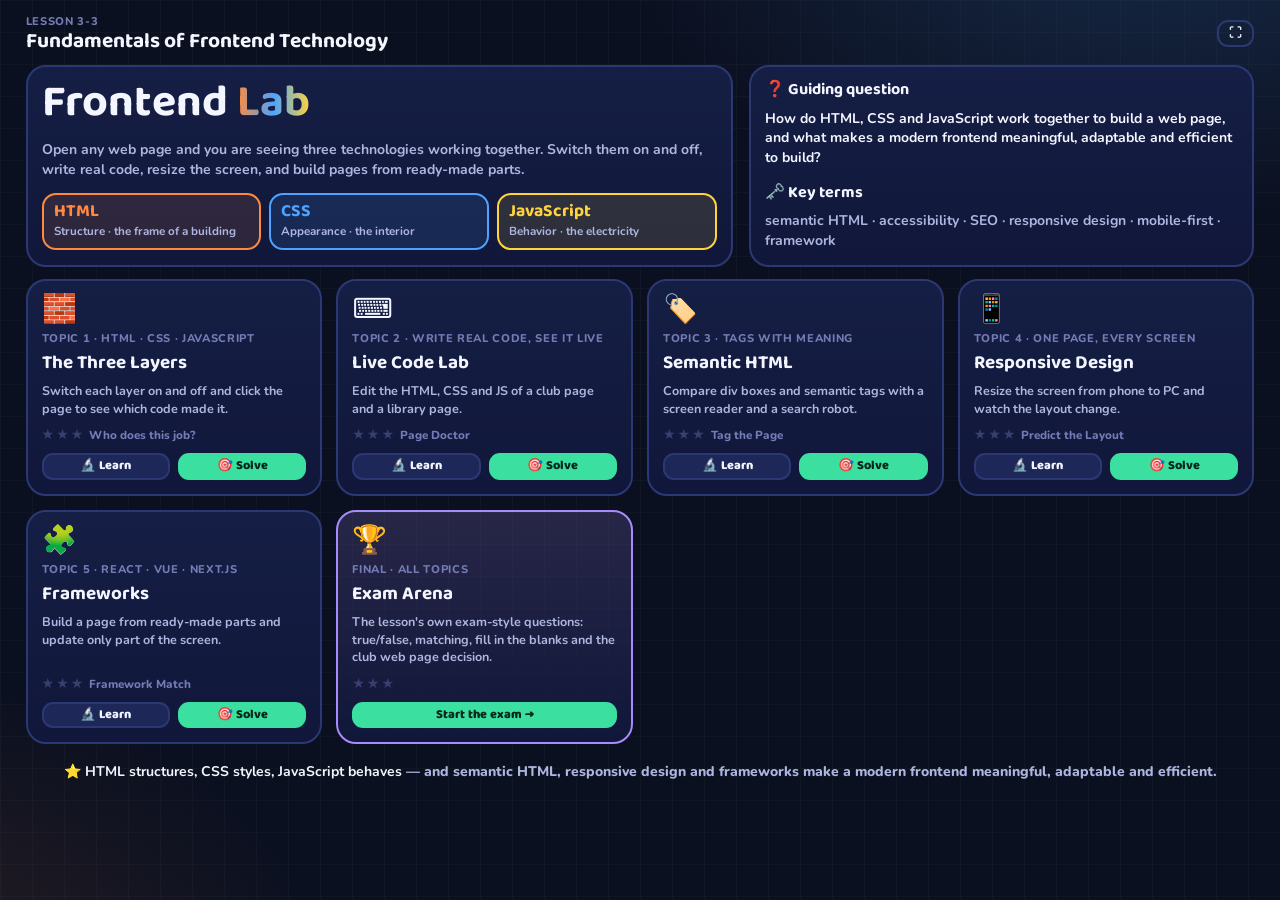
==== frontend-lab/index.html @ 930b7531 "Add Frontend Lab: interactive simulator for Lesson 3-3 (HTML, CSS, JS, semantic HTML, responsive des" ====
<!DOCTYPE html>
<html lang="en">
<head>
<meta charset="UTF-8">
<meta name="viewport" content="width=device-width, initial-scale=1.0, viewport-fit=cover">
<title>Frontend Lab</title>
<link rel="preconnect" href="https://fonts.googleapis.com">
<link rel="preconnect" href="https://fonts.gstatic.com" crossorigin>
<link href="https://fonts.googleapis.com/css2?family=Baloo+2:wght@600;700;800&family=Nunito:wght@600;700;800&family=JetBrains+Mono:wght@500;700&display=swap" rel="stylesheet">
<style>
:root{
  color-scheme:dark;
  --bg:#0B1020; --bg2:#10173A; --panel:#151E44; --panel2:#1D2758; --line:#2C3874;
  --text:#F3F5FF; --soft:#AEB6E0; --dim:#737CB4;
  --html:#FF8A3D; --css:#4DA3FF; --js:#FFD43B; --mint:#3BE0A1; --coral:#FF6B7A; --violet:#A78BFA;
  --display:'Baloo 2','Trebuchet MS',system-ui,sans-serif;
  --body:'Nunito','Trebuchet MS',system-ui,sans-serif;
  --mono:'JetBrains Mono',ui-monospace,Consolas,monospace;
}
*{box-sizing:border-box}
html{font-size:clamp(14px, calc(.5vw + .8vh), 24px)}
body{
  margin:0;color:var(--text);font-family:var(--body);line-height:1.4;background-color:var(--bg);
  background-image:
    radial-gradient(900px 520px at 90% -10%, rgba(77,163,255,.18), transparent 60%),
    radial-gradient(760px 520px at -10% 110%, rgba(255,138,61,.12), transparent 60%),
    linear-gradient(rgba(255,255,255,.025) 1px, transparent 1px),
    linear-gradient(90deg, rgba(255,255,255,.025) 1px, transparent 1px);
  background-size:auto,auto,32px 32px,32px 32px;background-attachment:fixed;
  -webkit-tap-highlight-color:transparent;
}
button{font:inherit;color:inherit}
:focus-visible{outline:3px solid var(--css);outline-offset:3px}
[hidden]{display:none!important}
.screen{min-height:100vh;min-height:100dvh;max-width:1920px;margin:0 auto;display:flex;flex-direction:column;gap:12px;padding:clamp(10px,1.6vh,18px) clamp(12px,2vw,28px);animation:fade .3s ease both}
@keyframes fade{from{opacity:0;transform:translateY(6px)}to{opacity:1;transform:none}}
@media (min-width:1000px) and (min-height:600px){
  .screen.fit{height:100vh;height:100dvh}
  .screen.fit .work{flex:1;min-height:0}
  .screen.fit .work > *{min-height:0}
}

/* ---------- buttons ---------- */
.btn{display:inline-flex;align-items:center;justify-content:center;gap:.4em;font-family:var(--display);font-weight:800;font-size:1.05rem;
  padding:.45em 1em;border-radius:14px;border:2px solid var(--line);background:var(--panel2);cursor:pointer;transition:transform .12s, background .2s, border-color .2s;line-height:1.1}
.btn:hover{transform:translateY(-2px);border-color:var(--soft)}
.btn:active{transform:translateY(1px)}
.btn.primary{background:var(--mint);border-color:var(--mint);color:#06281B}
.btn.ghost{background:transparent}
.btn.small{font-size:.9rem;padding:.35em .8em;border-radius:11px}
.btn.on{background:var(--css);border-color:var(--css);color:#04203F}
.btn[disabled]{opacity:.45;pointer-events:none}

/* ---------- top bar ---------- */
.top{display:flex;align-items:center;gap:12px;flex-wrap:wrap}
.top .crumb{flex:1;min-width:200px}
.top .crumb small{display:block;color:var(--dim);font-weight:800;font-size:.8rem;letter-spacing:.06em;text-transform:uppercase}
.top .crumb b{font-family:var(--display);font-size:1.5rem;line-height:1.1}
.seg{display:inline-flex;background:var(--panel);border:2px solid var(--line);border-radius:14px;padding:3px;gap:3px}
.seg button{border:0;background:transparent;padding:.35em .9em;border-radius:10px;font-family:var(--display);font-weight:800;cursor:pointer;color:var(--soft);font-size:1rem}
.seg button.on{background:var(--text);color:var(--bg)}

.panel{background:linear-gradient(180deg,var(--panel),var(--bg2));border:2px solid var(--line);border-radius:20px;padding:14px;display:flex;flex-direction:column;gap:10px;min-width:0}
.panel h3{margin:0;font-family:var(--display);font-size:1.15rem;line-height:1.1}
.panel .sub{color:var(--soft);font-size:.9rem;margin:-6px 0 0}
.scroll{overflow:auto}

/* ---------- discover list ---------- */
.disc ol{list-style:none;margin:0;padding:0;display:flex;flex-direction:column;gap:8px;counter-reset:d}
.disc li{counter-increment:d;display:flex;gap:10px;align-items:flex-start;padding:9px 10px;border-radius:14px;border:2px dashed var(--line);color:var(--dim);font-weight:700;font-size:.95rem;transition:all .4s}
.disc li::before{content:counter(d);flex:0 0 auto;width:1.6em;height:1.6em;border-radius:50%;display:grid;place-items:center;background:var(--panel2);font-family:var(--display);font-weight:800;font-size:.9rem}
.disc li.lit{color:var(--text);border-style:solid;border-color:var(--mint);background:rgba(59,224,161,.09);animation:pop .5s}
.disc li.lit::before{content:'✓';background:var(--mint);color:#06281B}
.disc .prog{font-weight:800;color:var(--soft);font-size:.85rem}
.disc .prog b{color:var(--mint)}
@keyframes pop{0%{transform:scale(.96)}50%{transform:scale(1.03)}100%{transform:scale(1)}}
.doneBox{border:2px solid var(--mint);background:rgba(59,224,161,.1);border-radius:14px;padding:10px;font-weight:800;display:flex;flex-direction:column;gap:8px}

/* ---------- layer colours ---------- */
.L-html{--c:var(--html)} .L-css{--c:var(--css)} .L-js{--c:var(--js)}
.tagc{display:inline-block;padding:.05em .55em;border-radius:8px;font-family:var(--mono);font-weight:700;font-size:.85em;background:color-mix(in srgb,var(--c) 22%,transparent);color:var(--c);border:1px solid color-mix(in srgb,var(--c) 60%,transparent)}

/* ---------- code viewer ---------- */
.codebox{border:2px solid color-mix(in srgb,var(--c,var(--line)) 55%,var(--line));border-radius:14px;background:#0A0F24;display:flex;flex-direction:column;min-height:0;overflow:hidden;transition:opacity .3s, filter .3s}
.codebox .ch{display:flex;align-items:center;gap:8px;padding:6px 10px;background:color-mix(in srgb,var(--c,var(--line)) 16%,#0A0F24);font-weight:800;font-size:.9rem}
.codebox .ch .fn{font-family:var(--mono);color:var(--c,var(--soft))}
.codebox .ch .st{margin-left:auto;font-size:.75rem;color:var(--soft)}
.codebox.off{opacity:.35;filter:grayscale(.8)}
.cbody{overflow:auto;padding:6px 0;font-family:var(--mono);font-size:.78rem;line-height:1.55;min-height:0;flex:1;position:relative}
.ln{display:flex;white-space:pre;padding-right:10px;transition:background .3s}
.ln .no{flex:0 0 2.6em;text-align:right;padding-right:.9em;color:#475089;user-select:none}
.ln.hl{background:color-mix(in srgb,var(--c,var(--mint)) 28%,transparent);box-shadow:inset 4px 0 0 var(--c,var(--mint))}
.ln.dim{opacity:.32}
.cbody i{font-style:normal}
i.t{color:#FF9E64} i.p{color:#6E78B8} i.a{color:#7DCFFF} i.s{color:#9ECE6A} i.k{color:#C792EA} i.n{color:#FF9E64} i.c{color:#5A6399} i.sel{color:#FFC777} i.pr{color:#7DCFFF} i.f{color:#82AAFF}

/* ---------- browser frame ---------- */
.browser{border-radius:14px;overflow:hidden;border:2px solid var(--line);background:#fff;display:flex;flex-direction:column;min-height:0}
.browser .bar{display:flex;align-items:center;gap:6px;background:#1A2350;padding:6px 10px;font-size:.8rem;color:var(--soft);font-family:var(--mono)}
.browser .bar i{width:10px;height:10px;border-radius:50%;display:inline-block;background:#FF6B7A}
.browser .bar i:nth-child(2){background:#FFD43B}.browser .bar i:nth-child(3){background:#3BE0A1}
.browser .bar span{margin-left:8px;background:#0E1536;padding:2px 10px;border-radius:8px;flex:1;overflow:hidden;text-overflow:ellipsis;white-space:nowrap}
.browser iframe{border:0;width:100%;flex:1;min-height:260px;background:#fff;display:block}

/* ---------- toggles ---------- */
.layerBar{display:flex;gap:10px;flex-wrap:wrap}
.ltog{flex:1;min-width:150px;display:flex;align-items:center;gap:10px;padding:8px 12px;border-radius:14px;border:2px solid var(--c);background:color-mix(in srgb,var(--c) 14%,transparent);cursor:pointer;text-align:left}
.ltog .sw{width:2.6em;height:1.45em;border-radius:99px;background:var(--c);position:relative;flex:0 0 auto;transition:background .2s}
.ltog .sw::after{content:'';position:absolute;top:.18em;left:1.3em;width:1.1em;height:1.1em;border-radius:50%;background:#fff;transition:left .2s}
.ltog b{font-family:var(--display);font-size:1.1rem;color:var(--c);display:block;line-height:1}
.ltog small{color:var(--soft);font-weight:700;font-size:.8rem}
.ltog.off{background:transparent;border-color:var(--line)}
.ltog.off .sw{background:#39406E}.ltog.off .sw::after{left:.18em}
.ltog.off b{color:var(--dim)}

.tip{border-radius:14px;padding:10px 12px;background:var(--panel2);border:2px solid var(--line);font-weight:700;min-height:3.2em}
.tip.good{border-color:var(--mint)} .tip.warn{border-color:var(--js)}

/* ---------- home ---------- */
.hero{display:grid;grid-template-columns:1.4fr 1fr;gap:16px;align-items:stretch}
.hero h1{font-family:var(--display);font-size:clamp(2rem,4vw,3.2rem);line-height:1;margin:0}
.hero h1 span{background:linear-gradient(90deg,var(--html),var(--css),var(--js));-webkit-background-clip:text;background-clip:text;color:transparent}
.hero p{margin:0;color:var(--soft);font-weight:700}
.trio{display:flex;gap:8px;flex-wrap:wrap}
.trio div{flex:1;min-width:120px;border-radius:14px;padding:8px 10px;border:2px solid var(--c);background:color-mix(in srgb,var(--c) 12%,transparent)}
.trio b{font-family:var(--display);color:var(--c);font-size:1.25rem;display:block;line-height:1}
.trio small{font-weight:700;color:var(--soft)}
.cards{display:grid;grid-template-columns:repeat(auto-fill,minmax(240px,1fr));gap:14px}
.tcard{padding:14px;border-radius:20px;border:2px solid var(--line);background:linear-gradient(180deg,var(--panel),var(--bg2));display:flex;flex-direction:column;gap:8px}
.tcard .ic{font-size:2rem;line-height:1}
.tcard .num{color:var(--dim);font-weight:800;font-size:.8rem;letter-spacing:.06em;text-transform:uppercase}
.tcard h2{margin:0;font-family:var(--display);font-size:1.35rem;line-height:1.05}
.tcard p{margin:0;color:var(--soft);font-weight:700;font-size:.9rem;flex:1}
.tcard .row{display:flex;gap:8px;flex-wrap:wrap}
.tcard .row .btn{flex:1}
.stars{color:var(--js);letter-spacing:2px;font-size:1rem}
.stars .e{color:#39406E}
.tcard.exam{border-color:var(--violet);background:linear-gradient(180deg,rgba(167,139,250,.18),var(--bg2))}
.takeaway{font-weight:800;color:var(--soft);text-align:center;padding:6px}
.takeaway b{color:var(--text)}

/* ---------- layouts ---------- */
.work{display:grid;gap:12px}
.g-t1{grid-template-columns:1.25fr 1fr .8fr}
.g-t2{grid-template-columns:1fr 1fr .75fr}
.g-t3{grid-template-columns:.85fr 1.3fr .8fr}
.g-t4{grid-template-columns:1.6fr .9fr}
.g-t5{grid-template-columns:1.7fr .75fr}
@media (max-width:1000px){ .g-t1,.g-t2,.g-t3,.g-t4,.g-t5,.hero{grid-template-columns:1fr} }

/* T1 */
.t1stage{display:grid;grid-template-columns:1fr 9em;gap:10px;min-height:0;flex:1}
@media (max-width:700px){.t1stage{grid-template-columns:1fr}.t1stage .browser iframe{min-height:380px}.house{flex-direction:row}.house svg{max-width:9em}}
.house{display:flex;flex-direction:column;gap:6px;align-items:center;justify-content:center}
.house svg{width:100%;height:auto}
.house .lbl{font-size:.72rem;font-weight:800;text-align:center;line-height:1.3}
.house .lbl span{display:block;color:var(--dim);transition:color .3s}
.house .lbl span.on{color:var(--c)}
#hs .frame{stroke:var(--html);stroke-width:2.5;fill:none;transition:opacity .3s}
#hs .wall{fill:transparent;transition:fill .4s}
#hs.c-on .wall{fill:#4DA3FF}
#hs .roof{fill:transparent;transition:fill .4s}
#hs.c-on .roof{fill:#FF6B7A}
#hs .door{fill:transparent;transition:fill .4s}
#hs.c-on .door{fill:#8A5A2B}
#hs .win{fill:#1A2350;transition:fill .3s}
#hs.c-on .win{fill:#CFE8FF}
#hs.j-on .win{fill:#FFE98A}
#hs .glow{opacity:0;transition:opacity .3s}
#hs.j-on .glow{opacity:.55}
#hs.flash .glow{opacity:1}
#hs .wire{stroke:#555E99;stroke-width:2;fill:none;stroke-dasharray:4 3}
#hs.j-on .wire{stroke:var(--js)}
#hs.h-off .frame{opacity:.18;stroke-dasharray:4 4}
#hs.h-off .wall,#hs.h-off .roof,#hs.h-off .door,#hs.h-off .win{fill:transparent!important}
#hs.h-off .glow{opacity:0!important}
.codeStack{display:grid;grid-template-rows:1.25fr 1fr .8fr;gap:8px;min-height:0;flex:1}

/* T2 */
.edTabs{display:flex;gap:6px}
.edTabs button{flex:1;border:2px solid var(--c);background:transparent;color:var(--c);border-radius:12px 12px 0 0;padding:.35em;font-family:var(--mono);font-weight:700;cursor:pointer;opacity:.6}
.edTabs button.on{background:color-mix(in srgb,var(--c) 20%,transparent);opacity:1}
.editor{flex:1;min-height:300px;width:100%;resize:none;border-radius:0 0 14px 14px;border:2px solid var(--c);background:#0A0F24;color:#E6E9FF;font-family:var(--mono);font-size:.82rem;line-height:1.55;padding:10px;tab-size:2;white-space:pre;overflow:auto}
.editor:focus{outline:none;box-shadow:0 0 0 3px color-mix(in srgb,var(--c) 40%,transparent)}
.console{font-family:var(--mono);font-size:.78rem;padding:7px 10px;border-radius:10px;background:#0A0F24;border:2px solid var(--line);color:var(--mint)}
.console.err{color:var(--coral);border-color:var(--coral)}
.mlist{list-style:none;margin:0;padding:0;display:flex;flex-direction:column;gap:8px}
.mlist li{border:2px solid var(--line);border-radius:14px;padding:8px 10px;font-weight:700;font-size:.9rem;display:flex;flex-direction:column;gap:4px}
.mlist li .mh{display:flex;gap:8px;align-items:flex-start}
.mlist li .ck{flex:0 0 auto;width:1.5em;height:1.5em;border-radius:50%;border:2px solid var(--line);display:grid;place-items:center;font-size:.8rem}
.mlist li.ok{border-color:var(--mint);background:rgba(59,224,161,.08)}
.mlist li.ok .ck{background:var(--mint);border-color:var(--mint);color:#06281B}
.mlist .hint{font-family:var(--mono);font-size:.75rem;color:var(--js);background:#0A0F24;border-radius:8px;padding:6px 8px;white-space:pre-wrap}
.mlist .hbtn{align-self:flex-start;font-size:.75rem;color:var(--soft);background:none;border:0;padding:0;cursor:pointer;text-decoration:underline}
.examNote{border:2px dashed var(--violet);border-radius:14px;padding:10px;font-size:.88rem;font-weight:700}
.examNote b{font-family:var(--display)}

/* T3 */
.mock{background:#F1F5FF;color:#1B2140;border-radius:14px;padding:12px;display:flex;flex-direction:column;gap:10px;font-family:Arial,sans-serif;position:relative}
.mock .rg{position:relative;border-radius:10px;transition:box-shadow .3s, transform .3s;padding:10px}
.mock .rg.hdr{background:#3B5BDB;color:#fff}
.mock .rg.hdr h1{margin:0;font-size:1.4rem}
.mock .rg.nv{background:#fff;display:flex;gap:16px}
.mock .rg.nv a{color:#3B5BDB;font-weight:bold;text-decoration:underline}
.mock .rg.mn{background:#fff;min-height:7em}
.mock .rg.mn h2{margin:0 0 6px;font-size:1.15rem}
.mock .rg.mn p{margin:4px 0}
.mock .rg.ft{text-align:center;color:#666;font-size:.85rem}
.mock.tags .rg{box-shadow:0 0 0 3px var(--bc,#999)}
.mock.tags .rg::after{content:attr(data-tag);position:absolute;top:-.8em;right:8px;font-family:var(--mono);font-size:.72rem;font-weight:700;padding:1px 8px;border-radius:8px;background:var(--bc,#999);color:#0B1020}
.mock.div .rg{--bc:#9AA0B8}
.mock.sem .rg{--bc:var(--html)}
.mock .rg.speak{box-shadow:0 0 0 4px var(--js),0 0 22px rgba(255,212,59,.7)!important;transform:scale(1.015)}
.sr{border-radius:14px;padding:10px 12px;background:#0A0F24;border:2px solid var(--js);font-weight:800;min-height:3.4em;display:flex;gap:10px;align-items:center}
.sr .ic{font-size:1.5rem}
.serp{background:#fff;color:#202124;border-radius:14px;padding:12px;font-family:Arial,sans-serif;font-size:.9rem}
.serp .u{color:#4D5156;font-size:.75rem}
.serp .tt{color:#1A0DAB;font-size:1.15rem;margin:2px 0}
.serp .sl{display:flex;gap:14px;color:#1A0DAB;font-size:.85rem;margin-top:4px}
.robot{border-radius:14px;padding:10px 12px;background:var(--panel2);border:2px solid var(--line);font-weight:700;font-size:.9rem}
.robot ul{margin:4px 0 0;padding-left:1.2em}

/* T4 */
.devbar{display:flex;gap:8px;flex-wrap:wrap;align-items:center}
.devbar input[type=range]{flex:1;min-width:160px;accent-color:var(--css)}
.wlabel{font-family:var(--mono);font-weight:700;background:#0A0F24;border-radius:10px;padding:4px 10px;border:2px solid var(--line);min-width:11em;text-align:center}
.rstage{flex:1;min-height:340px;border-radius:16px;background:repeating-linear-gradient(45deg,#0E1536,#0E1536 12px,#111A40 12px,#111A40 24px);border:2px solid var(--line);position:relative;overflow:hidden;display:flex;justify-content:center;align-items:flex-start;padding:12px}
.rdev{background:#000;border-radius:14px;padding:6px;box-shadow:0 10px 30px rgba(0,0,0,.5);transition:width .25s, height .25s}
.rdev.phone{border-radius:26px;padding:10px 6px}
.rdev .clip{overflow:hidden;border-radius:10px;background:#fff;width:100%;height:100%}
.rdev.phone .clip{border-radius:18px}
.rdev iframe{border:0;transform-origin:0 0;display:block;background:#fff}
.cblk{border-radius:10px;margin:2px 6px;transition:all .3s}
.cblk.act{background:rgba(77,163,255,.14);box-shadow:inset 4px 0 0 var(--css)}
.cblk.ina{opacity:.35}
.cblk.pulse{box-shadow:inset 4px 0 0 var(--js),0 0 0 2px var(--js)}

/* T5 */
.sTabs{display:flex;gap:8px;flex-wrap:wrap}
.pal{display:flex;gap:8px;flex-wrap:wrap}
.pal button{font-family:var(--mono);font-weight:700;font-size:.85rem;border:2px solid var(--violet);background:rgba(167,139,250,.14);color:#D9CCFF;border-radius:12px;padding:.45em .8em;cursor:pointer}
.pal button:hover{background:rgba(167,139,250,.3)}
.fwcanvas{background:#F1F5FF;color:#1B2140;border-radius:14px;padding:10px;min-height:12em;display:flex;flex-direction:column;gap:8px;font-family:Arial,sans-serif}
.fwcanvas .empty{color:#8890B0;text-align:center;margin:auto;font-weight:bold}
.cp{animation:drop .35s ease both;border-radius:10px}
@keyframes drop{from{opacity:0;transform:translateY(-14px) scale(.96)}to{opacity:1;transform:none}}
.cp.nav{background:#3B5BDB;color:#fff;padding:10px;display:flex;justify-content:space-between;font-weight:bold}
.cp.nav span{color:#FFD43B}
.cp.card{background:#fff;padding:10px;border-left:6px solid #3B5BDB}
.cp.sign{display:flex;gap:10px;align-items:center}
.cp.sign button{background:#FF6B6B;color:#fff;border:0;border-radius:99px;padding:8px 16px;font-weight:bold;cursor:pointer}
.cp.foot{text-align:center;color:#666;font-size:.85rem;padding:6px}
.meter{display:grid;grid-template-columns:auto 1fr auto;gap:6px 10px;align-items:center;font-weight:800;font-size:.85rem}
.meter .bar{height:14px;border-radius:99px;background:#0A0F24;overflow:hidden}
.meter .bar i{display:block;height:100%;border-radius:99px;transition:width .4s}
.upd{display:grid;grid-template-columns:1fr 1fr;gap:12px}
.mini{background:#F1F5FF;color:#1B2140;border-radius:14px;padding:10px;display:flex;flex-direction:column;gap:6px;font-family:Arial,sans-serif;font-size:.85rem;position:relative}
.mini .part{background:#fff;border-radius:8px;padding:6px 8px;transition:background .2s}
.mini .part.h{background:#3B5BDB;color:#fff;font-weight:bold}
.mini .row2{display:grid;grid-template-columns:1fr 1fr 1fr;gap:6px}
.mini .flash{animation:flash .9s ease}
@keyframes flash{0%,100%{background:#fff;box-shadow:none}30%{background:#FFE066;box-shadow:0 0 0 3px #FFB703}}
.mini .part.h.flash{animation:flashh .9s ease}
@keyframes flashh{0%,100%{background:#3B5BDB}30%{background:#FFB703}}
.mini .loading{position:absolute;inset:0;background:rgba(255,255,255,.92);border-radius:14px;display:grid;place-items:center;font-weight:bold;color:#3B5BDB;font-size:1.1rem}
.mini b.cnt{display:inline-block;padding:0 6px;border-radius:6px}
.mini b.cnt.flash{animation:flash .9s ease}
.fwc{display:grid;grid-template-columns:repeat(3,1fr);gap:10px}
@media (max-width:700px){.fwc,.upd{grid-template-columns:1fr}}
.fw{border:2px solid var(--line);border-radius:16px;padding:12px;cursor:pointer;background:var(--panel2);text-align:left;display:flex;flex-direction:column;gap:6px}
.fw .lg{width:2.4em;height:2.4em;border-radius:12px;display:grid;place-items:center;font-family:var(--display);font-weight:800;font-size:1.2rem;color:#0B1020}
.fw b{font-family:var(--display);font-size:1.25rem}
.fw.open{border-color:var(--c)}
.fw small{color:var(--soft);font-weight:700}

/* ---------- quiz ---------- */
.quiz{display:flex;flex-direction:column;gap:12px;flex:1;min-height:0}
.qtop{display:flex;align-items:center;gap:12px;flex-wrap:wrap}
.dots{display:flex;gap:5px;flex-wrap:wrap;flex:1}
.dots span{width:14px;height:14px;border-radius:50%;background:var(--panel2);border:2px solid var(--line)}
.dots span.done{background:var(--mint);border-color:var(--mint)}
.dots span.bad{background:var(--coral);border-color:var(--coral)}
.dots span.now{border-color:var(--text);transform:scale(1.25)}
.miss{font-weight:800;color:var(--soft)}
.qcard{flex:1;min-height:0;overflow:auto;padding:clamp(14px,2.4vh,26px)}
.qtag{align-self:flex-start;font-weight:800;font-size:.8rem;letter-spacing:.05em;text-transform:uppercase;color:var(--violet);border:2px solid var(--violet);border-radius:99px;padding:2px 10px}
.qprompt{margin:0;font-family:var(--display);font-size:clamp(1.3rem,2.4vw,1.9rem);line-height:1.15}
.qgrid{display:grid;gap:16px;align-items:start}
.qgrid.v{grid-template-columns:1.1fr 1fr}
@media (max-width:900px){.qgrid.v{grid-template-columns:1fr}}
.qvisual{display:flex;flex-direction:column;gap:8px;min-width:0}
.opts{display:grid;gap:10px}
.opts.c3{grid-template-columns:repeat(3,1fr)}
.opts.c2{grid-template-columns:repeat(2,1fr)}
@media (max-width:600px){.opts.c3,.opts.c2{grid-template-columns:1fr}}
.opt{border:2px solid var(--c,var(--line));background:color-mix(in srgb,var(--c,#1D2758) 14%,var(--panel2));border-radius:16px;padding:.7em .9em;font-weight:800;font-size:1.05rem;cursor:pointer;text-align:left;transition:transform .12s;display:flex;gap:10px;align-items:center}
.opt:hover{transform:translateY(-2px)}
.opt.big{font-family:var(--display);font-size:1.45rem;justify-content:center;text-align:center;color:var(--c,var(--text))}
.opt .k{flex:0 0 auto;width:1.7em;height:1.7em;border-radius:9px;display:grid;place-items:center;background:#0A0F24;font-family:var(--display)}
.opt.right{border-color:var(--mint)!important;background:rgba(59,224,161,.22)!important;color:var(--text)}
.opt.wrong{border-color:var(--coral)!important;background:rgba(255,107,122,.2)!important;animation:shake .35s}
.opt[disabled]{cursor:default}
.opt[disabled]:hover{transform:none}
@keyframes shake{0%,100%{transform:translateX(0)}25%{transform:translateX(-6px)}75%{transform:translateX(6px)}}
.qfeed{border-radius:14px;padding:10px 14px;font-weight:700;border:2px solid var(--mint);background:rgba(59,224,161,.1)}
.qfeed.bad{border-color:var(--coral);background:rgba(255,107,122,.1)}
.qfeed b{font-family:var(--display);font-size:1.1rem}
.qnext{display:flex;justify-content:flex-end}
.tin{display:flex;gap:10px;flex-wrap:wrap}
.tin input{flex:1;min-width:200px;font:inherit;font-weight:800;font-size:1.3rem;padding:.5em .8em;border-radius:14px;border:2px solid var(--line);background:#0A0F24;color:var(--text)}
.tin input:focus{outline:none;border-color:var(--css)}
.chips{display:flex;gap:8px;flex-wrap:wrap}
.chip{border:2px solid var(--c,var(--violet));background:color-mix(in srgb,var(--c,var(--violet)) 16%,transparent);border-radius:12px;padding:.4em .9em;font-weight:800;cursor:pointer;font-size:1rem;font-family:var(--mono)}
.chip.sel{background:var(--c,var(--violet));color:#0B1020;transform:scale(1.06)}
.zone{display:inline-flex;min-width:7em;min-height:1.8em;align-items:center;justify-content:center;border:2px dashed var(--soft);border-radius:10px;padding:0 .6em;cursor:pointer;font-family:var(--mono);font-weight:700;vertical-align:middle;transition:all .2s;background:rgba(255,255,255,.04)}
.zone.ready{border-color:var(--js);background:rgba(255,212,59,.12)}
.zone.filled{border-style:solid;border-color:var(--mint);background:rgba(59,224,161,.18);cursor:default}
.zone.bad{animation:shake .35s;border-color:var(--coral)}
.passage{font-size:1.2rem;line-height:2.2;font-weight:700}
.wire{display:grid;gap:8px;background:#F1F5FF;border-radius:14px;padding:10px;color:#1B2140}
.wire .zone{display:flex;width:100%;min-height:3.4em;flex-direction:column;border-color:#8890B0;color:#1B2140;background:#fff;text-align:center;font-family:Arial,sans-serif;font-weight:bold;font-size:.85rem}
.wire .zone small{color:#6A7090;font-weight:normal}
.wire .zone.ready{border-color:#FFB703;background:#FFF6D6}
.wire .zone.filled{border-color:#2B8A3E;background:#E3FAE9}
.wire .zone .tg{font-family:var(--mono);color:#E8590C;font-size:1rem}
.result{align-items:center;text-align:center;justify-content:center;gap:14px}
.result .big{font-size:clamp(2.6rem,7vw,4.4rem);letter-spacing:6px;color:var(--js)}
.result h2{margin:0;font-family:var(--display);font-size:2rem}
.result .row{display:flex;gap:10px;flex-wrap:wrap;justify-content:center}
.snip{font-family:var(--mono);font-size:.8rem;background:#0A0F24;border-radius:10px;padding:8px 10px;border:2px solid var(--line);white-space:pre-wrap;line-height:1.5}
.snip .bug{color:var(--coral);text-decoration:line-through}
.snip .fix{color:var(--mint)}
.thumb{display:grid;gap:4px;width:100%;max-width:9em;margin:auto}
.thumb i{display:block;height:1.4em;border-radius:4px;background:var(--css)}
.symptom{font-weight:800;border-left:5px solid var(--coral);padding:6px 10px;background:rgba(255,107,122,.08);border-radius:0 10px 10px 0}
</style>
</head>
<body>
<div id="app"></div>
<script>
/* =========================================================
   Frontend Lab — Lesson 3-3: Fundamentals of Frontend Technology
   ========================================================= */
const $ = (s, r = document) => r.querySelector(s);
const $$ = (s, r = document) => [...r.querySelectorAll(s)];
const app = $('#app');
const shuffle = a => { a = a.slice(); for (let i = a.length - 1; i > 0; i--) { const j = Math.floor(Math.random() * (i + 1)); [a[i], a[j]] = [a[j], a[i]]; } return a; };
const esc = s => String(s).replace(/&/g, '&amp;').replace(/</g, '&lt;').replace(/>/g, '&gt;');

const Store = {
  key: 'frontend-lab-3-3',
  get() { try { return JSON.parse(localStorage.getItem(this.key)) || {}; } catch (e) { return {}; } },
  set(d) { try { localStorage.setItem(this.key, JSON.stringify(d)); } catch (e) {} },
  stars(id) { return (this.get().stars || {})[id] || 0; },
  saveStars(id, n) { const d = this.get(); d.stars = d.stars || {}; d.stars[id] = Math.max(d.stars[id] || 0, n); this.set(d); }
};

/* ---------- cleanup between screens ---------- */
let cleanups = [];
const onCleanup = f => cleanups.push(f);
let onMsg = null;
window.addEventListener('message', e => { if (onMsg && e.data && e.data.lab) onMsg(e.data, e.source); });

/* ---------- syntax highlight ---------- */
function hl(line, lang) {
  const e = esc(line);
  if (lang === 'html') {
    return e.replace(/(&lt;!--.*?--&gt;)|(&lt;\/?)([a-zA-Z][\w-]*)|(\s)([a-zA-Z-]+)(?==)|("[^"]*")|(\/?&gt;)/g,
      (m, com, lt, tag, sp, attr, str, gt) => {
        if (com) return `<i class="c">${com}</i>`;
        if (tag) return `<i class="p">${lt}</i><i class="t">${tag}</i>`;
        if (attr) return `${sp}<i class="a">${attr}</i>`;
        if (str) return `<i class="s">${str}</i>`;
        if (gt) return `<i class="p">${gt}</i>`;
        return m;
      });
  }
  if (lang === 'css') {
    if (/^\s*\/\*/.test(line)) return `<i class="c">${e}</i>`;
    let sel = '', rest = e;
    const k = e.indexOf('{');
    if (k >= 0) { sel = e.slice(0, k); rest = e.slice(k); }
    if (sel) sel = /@media/.test(sel) ? sel.replace(/(@media)(.*)/, '<i class="k">$1</i><i class="s">$2</i>') : `<i class="sel">${sel}</i>`;
    rest = rest.replace(/(\/\*.*?\*\/)|([a-z-]+)(\s*:)|(#[0-9a-fA-F]{3,8})\b|(\d+(?:\.\d+)?(?:px|%|em|rem|fr|vw)?)/g,
      (m, com, prop, col, hex, num) => {
        if (com) return `<i class="c">${com}</i>`;
        if (prop) return `<i class="pr">${prop}</i>${col}`;
        if (hex) return `<i class="n">${hex}</i>`;
        if (num) return `<i class="n">${num}</i>`;
        return m;
      });
    return sel + rest;
  }
  // js / jsx-ish
  return e.replace(/(\/\/.*$)|("[^"]*"|'[^']*'|`[^`]*`)|\b(let|const|var|function|return|if|else|new|true|false|null|import|from|export|default)\b|\b(\d+)\b|\.([a-zA-Z_]\w*)(?=\s*\()|(&lt;\/?)([A-Za-z][\w]*)/g,
    (m, com, str, kw, num, fn, lt, tag) => {
      if (com) return `<i class="c">${com}</i>`;
      if (str) return `<i class="s">${str}</i>`;
      if (kw) return `<i class="k">${kw}</i>`;
      if (num) return `<i class="n">${num}</i>`;
      if (fn) return `.<i class="f">${fn}</i>`;
      if (tag) return `<i class="p">${lt}</i><i class="t">${tag}</i>`;
      return m;
    });
}
function codeLines(code, lang, start = 1) {
  return code.split('\n').map((l, i) => `<div class="ln" data-n="${i + start}"><span class="no">${i + start}</span><span class="tx">${hl(l, lang) || ' '}</span></div>`).join('');
}
function scrollToLine(box, ln) {
  if (!box || !ln) return;
  box.scrollTop = Math.max(0, ln.offsetTop - box.clientHeight / 2);
}

/* ---------- iframe page builder ---------- */
const BRIDGE = `<script>
document.addEventListener('click',function(e){var a=e.target.closest&&e.target.closest('a');if(a)e.preventDefault();var t=e.target;parent.postMessage({lab:'click',tag:t.tagName.toLowerCase(),id:t.id||''},'*');},true);
document.addEventListener('input',function(e){parent.postMessage({lab:'input',value:e.target.value||''},'*');});
window.onerror=function(m){parent.postMessage({lab:'error',msg:String(m)},'*');};
<\/script>`;
function pageDoc({ html = '', css = null, js = null, viewport = true }) {
  return `<!doctype html><html><head><meta charset="utf-8">${viewport ? '<meta name="viewport" content="width=device-width,initial-scale=1">' : ''}${BRIDGE}${css != null ? `<style>${css}</style>` : ''}</head><body>${html}${js != null ? `<script>try{${js}\n}catch(err){parent.postMessage({lab:'error',msg:String(err.message||err)},'*')}<\/script>` : ''}</body></html>`;
}

/* ---------- shared page code (Robotics Club) ---------- */
const CLUB = {
  html: `<header>
  <h1>Robotics Club</h1>
  <nav><a href="#">Events</a> <a href="#">Join</a></nav>
</header>
<main>
  <h2>Upcoming Events</h2>
  <ul>
    <li>Robot Race – Monday</li>
    <li>Code Night – Wednesday</li>
    <li>Science Fair – Friday</li>
  </ul>
  <button id="signup">Sign me up!</button>
  <p>Signed up: <span id="count">0</span></p>
</main>
<footer>© School Robotics Club</footer>`,
  css: `body { font-family: sans-serif; margin: 0; background: #f1f5ff; }
header { background: #3b5bdb; color: white; padding: 16px; }
h1 { margin: 0; }
nav a { color: #ffd43b; margin-right: 12px; }
main { padding: 16px; }
li { background: white; margin: 6px 0; padding: 10px; border-radius: 8px; }
button { background: #ff6b6b; color: white; border: none; padding: 12px 20px; border-radius: 99px; font-size: 18px; }
footer { text-align: center; color: #666; padding: 10px; }`,
  js: `let count = 0;
const button = document.querySelector("#signup");
button.addEventListener("click", function () {
  count = count + 1;
  document.querySelector("#count").textContent = count;
});`
};
const LIBRARY = {
  html: `<header>
  <h1>📚 School Library</h1>
</header>
<main>
  <input id="search" placeholder="Type to search books...">
  <ul id="books">
    <li>Harry and the Robot</li>
    <li>The Secret Garden</li>
    <li>Coding for Kids</li>
    <li>The Little Prince</li>
    <li>Space Explorers</li>
  </ul>
</main>`,
  css: `body { font-family: sans-serif; margin: 0; background: #fff8e7; }
header { background: #2b8a3e; color: white; padding: 16px; }
h1 { margin: 0; }
main { padding: 16px; }
input { width: 100%; padding: 12px; font-size: 18px; border: 2px solid #2b8a3e; border-radius: 10px; box-sizing: border-box; }
ul { padding: 0; }
li { background: white; margin: 8px 0; padding: 12px; border-radius: 8px; list-style: none; border-left: 6px solid #2b8a3e; }`,
  js: `const search = document.querySelector("#search");
search.addEventListener("input", function () {
  const text = search.value.toLowerCase();
  const books = document.querySelectorAll("#books li");
  books.forEach(function (book) {
    const title = book.textContent.toLowerCase();
    if (title.includes(text)) {
      book.style.display = "block";
    } else {
      book.style.display = "none";
    }
  });
});`
};

/* ---------- topics ---------- */
const TOPICS = [
  { n: 1, icon: '🧱', title: 'The Three Layers', sub: 'HTML · CSS · JavaScript', learn: 'Switch each layer on and off and click the page to see which code made it.', solve: 'Who does this job?' },
  { n: 2, icon: '⌨️', title: 'Live Code Lab', sub: 'Write real code, see it live', learn: 'Edit the HTML, CSS and JS of a club page and a library page.', solve: 'Page Doctor' },
  { n: 3, icon: '🏷️', title: 'Semantic HTML', sub: 'Tags with meaning', learn: 'Compare div boxes and semantic tags with a screen reader and a search robot.', solve: 'Tag the Page' },
  { n: 4, icon: '📱', title: 'Responsive Design', sub: 'One page, every screen', learn: 'Resize the screen from phone to PC and watch the layout change.', solve: 'Predict the Layout' },
  { n: 5, icon: '🧩', title: 'Frameworks', sub: 'React · Vue · Next.js', learn: 'Build a page from ready-made parts and update only part of the screen.', solve: 'Framework Match' },
];
const starHTML = n => `<span class="stars">${'★'.repeat(n)}<span class="e">${'★'.repeat(3 - n)}</span></span>`;

/* ---------- common chrome ---------- */
function topBar(t, mode) {
  const tabs = t ? `<div class="seg"><button data-go="#t${t.n}-learn" class="${mode === 'learn' ? 'on' : ''}">🔬 Learn</button><button data-go="#t${t.n}-solve" class="${mode === 'solve' ? 'on' : ''}">🎯 Solve</button></div>` : '';
  return `<header class="top">
    <button class="btn small ghost" data-go="#home">← Home</button>
    <div class="crumb"><small>Lesson 3-3 · ${t ? 'Topic ' + t.n : 'Final'}</small><b>${t ? t.icon + ' ' + t.title : '🏆 Exam Arena'}</b></div>
    ${tabs}
    <button class="btn small ghost" id="fsBtn" title="Full screen">⛶</button>
  </header>`;
}
function wireChrome() {
  $$('[data-go]').forEach(b => b.onclick = () => { location.hash = b.dataset.go; });
  const fs = $('#fsBtn');
  if (fs) fs.onclick = () => { if (!document.fullscreenElement) document.documentElement.requestFullscreen?.(); else document.exitFullscreen?.(); };
}

/* ---------- discover panel ---------- */
function discoverPanel(points, nextHash) {
  return `<aside class="panel disc scroll">
    <h3>💡 What we discover</h3>
    <div class="prog"><b class="dc">0</b> / ${points.length} found</div>
    <ol>${points.map((p, i) => `<li data-i="${i}"><span>${p}</span></li>`).join('')}</ol>
    <div class="doneBox" hidden>🎉 You found everything! Ready for the mission?
      <button class="btn primary" data-go="${nextHash}">🎯 Go to Solve</button></div>
  </aside>`;
}
function makeDiscover(total) {
  const found = new Set();
  return function light(i) {
    if (found.has(i)) return;
    found.add(i);
    const li = $(`.disc li[data-i="${i}"]`);
    if (li) li.classList.add('lit');
    const dc = $('.disc .dc'); if (dc) dc.textContent = found.size;
    if (found.size === total) { const d = $('.disc .doneBox'); if (d) d.hidden = false; }
  };
}

/* =========================================================
   HOME
   ========================================================= */
function screenHome() {
  app.innerHTML = `<div class="screen">
    <header class="top"><div class="crumb"><small>Lesson 3-3</small><b>Fundamentals of Frontend Technology</b></div>
      <button class="btn small ghost" id="fsBtn" title="Full screen">⛶</button></header>
    <section class="hero">
      <div class="panel" style="gap:14px">
        <h1>Frontend <span>Lab</span></h1>
        <p>Open any web page and you are seeing three technologies working together. Switch them on and off, write real code, resize the screen, and build pages from ready-made parts.</p>
        <div class="trio">
          <div class="L-html"><b>HTML</b><small>Structure · the frame of a building</small></div>
          <div class="L-css"><b>CSS</b><small>Appearance · the interior</small></div>
          <div class="L-js"><b>JavaScript</b><small>Behavior · the electricity</small></div>
        </div>
      </div>
      <div class="panel">
        <h3>❓ Guiding question</h3>
        <p style="color:var(--text)">How do HTML, CSS and JavaScript work together to build a web page, and what makes a modern frontend <b>meaningful</b>, <b>adaptable</b> and <b>efficient</b> to build?</p>
        <h3 style="margin-top:6px">🗝️ Key terms</h3>
        <p>semantic HTML · accessibility · SEO · responsive design · mobile-first · framework</p>
      </div>
    </section>
    <section class="cards">
      ${TOPICS.map(t => `<div class="tcard">
        <div class="ic">${t.icon}</div><div class="num">Topic ${t.n} · ${t.sub}</div>
        <h2>${t.title}</h2><p>${t.learn}</p>
        <div>${starHTML(Store.stars('t' + t.n))} <small style="color:var(--dim);font-weight:800">${t.solve}</small></div>
        <div class="row"><button class="btn small" data-go="#t${t.n}-learn">🔬 Learn</button><button class="btn small primary" data-go="#t${t.n}-solve">🎯 Solve</button></div>
      </div>`).join('')}
      <div class="tcard exam">
        <div class="ic">🏆</div><div class="num">Final · All topics</div>
        <h2>Exam Arena</h2><p>The lesson's own exam-style questions: true/false, matching, fill in the blanks and the club web page decision.</p>
        <div>${starHTML(Store.stars('exam'))}</div>
        <div class="row"><button class="btn small primary" data-go="#exam">Start the exam →</button></div>
      </div>
    </section>
    <div class="takeaway">⭐ <b>HTML structures, CSS styles, JavaScript behaves</b> — and semantic HTML, responsive design and frameworks make a modern frontend meaningful, adaptable and efficient.</div>
  </div>`;
  wireChrome();
}

/* =========================================================
   TOPIC 1 — THE THREE LAYERS (Learn)
   ========================================================= */
function screenT1Learn() {
  const t = TOPICS[0];
  const pts = [
    '<span class="tagc L-html">HTML</span> builds the <b>structure</b> — headings, lists, links, buttons. Without it there is nothing on the page.',
    '<span class="tagc L-css">CSS</span> adds the <b>appearance</b> — colors, layout, sizes, fonts. Without it the page is plain.',
    '<span class="tagc L-js">JavaScript</span> adds <b>behavior</b> — it reacts to clicks and updates part of the screen.',
    'Every piece on the page comes from a line of code. Click things to find their HTML and CSS lines.',
    'Each layer has its <b>own job</b>, and the page is made by combining all three.'
  ];
  app.innerHTML = `<div class="screen fit">${topBar(t, 'learn')}
    <div class="work g-t1">
      <section class="panel">
        <div class="layerBar">
          <button class="ltog L-html" data-l="html"><span class="sw"></span><span><b>HTML</b><small>structure</small></span></button>
          <button class="ltog L-css" data-l="css"><span class="sw"></span><span><b>CSS</b><small>appearance</small></span></button>
          <button class="ltog L-js" data-l="js"><span class="sw"></span><span><b>JavaScript</b><small>behavior</small></span></button>
        </div>
        <div class="t1stage">
          <div class="browser"><div class="bar"><i></i><i></i><i></i><span>robotics-club.html</span></div><iframe id="pv" title="Club page preview"></iframe></div>
          <div class="house">
            <svg id="hs" viewBox="0 0 200 190" aria-label="Building analogy">
              <circle class="glow" cx="72" cy="112" r="26" fill="#FFD43B"/>
              <polygon class="roof" points="25,80 100,22 175,80"/>
              <rect class="wall" x="38" y="80" width="124" height="88"/>
              <rect class="door" x="112" y="118" width="30" height="50"/>
              <rect class="win" x="56" y="98" width="32" height="28"/>
              <g class="frame"><polyline points="25,80 100,22 175,80"/><rect x="38" y="80" width="124" height="88"/><line x1="38" y1="124" x2="162" y2="124"/><line x1="100" y1="80" x2="100" y2="168"/><line x1="38" y1="80" x2="100" y2="124"/><line x1="162" y1="80" x2="100" y2="124"/><rect x="112" y="118" width="30" height="50"/><rect x="56" y="98" width="32" height="28"/></g>
              <path class="wire" d="M72 98 V60 H190 V185"/>
              <line x1="10" y1="169" x2="190" y2="169" stroke="#39406E" stroke-width="3"/>
            </svg>
            <div class="lbl"><span class="L-html" id="lbH">🏗️ Frame = HTML</span><span class="L-css" id="lbC">🎨 Interior = CSS</span><span class="L-js" id="lbJ">💡 Electricity = JS</span></div>
          </div>
        </div>
        <div class="tip" id="tip">👆 Click anything on the page — the heading, an event, the button — to see which code made it. Then try switching the layers off.</div>
      </section>
      <section class="panel"><h3>👩‍💻 The code behind the page</h3>
        <div class="codeStack">
          <div class="codebox L-html" id="cb-html"><div class="ch"><span class="fn">index.html</span> structure<span class="st">ON</span></div><div class="cbody">${codeLines(CLUB.html, 'html')}</div></div>
          <div class="codebox L-css" id="cb-css"><div class="ch"><span class="fn">style.css</span> appearance<span class="st">ON</span></div><div class="cbody">${codeLines(CLUB.css, 'css')}</div></div>
          <div class="codebox L-js" id="cb-js"><div class="ch"><span class="fn">script.js</span> behavior<span class="st">ON</span></div><div class="cbody">${codeLines(CLUB.js, 'js')}</div></div>
        </div>
      </section>
      ${discoverPanel(pts, '#t1-solve')}
    </div></div>`;
  wireChrome();
  const light = makeDiscover(pts.length);
  const on = { html: true, css: true, js: true };
  const toggled = new Set();
  const pv = $('#pv'), tip = $('#tip'), hs = $('#hs');
  let inspected = 0;
  function setTip(html, cls = '') { tip.innerHTML = html; tip.className = 'tip ' + cls; }
  function clearHL() { $$('.ln.hl').forEach(l => l.classList.remove('hl')); }
  function render() {
    pv.srcdoc = pageDoc({ html: on.html ? CLUB.html : '', css: on.css ? CLUB.css : null, js: on.js ? CLUB.js : null });
    $$('.ltog').forEach(b => b.classList.toggle('off', !on[b.dataset.l]));
    ['html', 'css', 'js'].forEach(l => { const cb = $('#cb-' + l); cb.classList.toggle('off', !on[l]); $('.st', cb).textContent = on[l] ? 'ON' : 'OFF'; });
    hs.classList.toggle('h-off', !on.html); hs.classList.toggle('c-on', on.css); hs.classList.toggle('j-on', on.js);
    $('#lbH').classList.toggle('on', on.html); $('#lbC').classList.toggle('on', on.css && on.html); $('#lbJ').classList.toggle('on', on.js && on.html);
  }
  $$('.ltog').forEach(b => b.onclick = () => {
    const l = b.dataset.l; on[l] = !on[l]; toggled.add(l); clearHL(); render();
    if (l === 'html' && !on.html) { light(0); setTip('🏗️ <b>No HTML = no structure.</b> The page is empty: there is nothing for CSS to style and nothing for JavaScript to control. Even the house has no frame!', 'warn'); }
    else if (l === 'css' && !on.css) { light(1); setTip('🎨 <b>Same content, no style.</b> HTML alone shows plain black text on white. The colors, rounded cards and the red button were all CSS.', 'warn'); }
    else if (l === 'js' && !on.js) { setTip('💡 The page still <b>looks</b> the same… now click <b>Sign me up!</b> — does the number change?', 'warn'); }
    else setTip(`✅ <b>${l === 'js' ? 'JavaScript' : l.toUpperCase()}</b> is back on.`, 'good');
    if (toggled.size === 3 && on.html && on.css && on.js) light(4);
  });
  onMsg = (d, src) => {
    if (src !== pv.contentWindow) return;
    if (d.lab === 'error') return;
    if (d.lab !== 'click') return;
    clearHL();
    if (d.id === 'signup') {
      if (on.js) {
        light(2);
        const ln = $$('#cb-js .ln').find(l => l.textContent.includes('count = count + 1'));
        const ln2 = $$('#cb-js .ln').find(l => l.textContent.includes('textContent'));
        [ln, ln2].forEach(x => x && x.classList.add('hl'));
        scrollToLine($('#cb-js .cbody'), ln);
        hs.classList.add('flash'); setTimeout(() => hs.classList.remove('flash'), 350);
        setTip('⚡ <b>JavaScript reacted to your click:</b> <code>count = count + 1</code>, then it updated only the number — the rest of the page did not reload.', 'good');
      } else {
        light(2);
        setTip('🔌 <b>Nothing happens!</b> The button exists (HTML) and looks nice (CSS), but with no JavaScript there is no behavior. Switch JS back on.', 'warn');
      }
      if (toggled.size === 3 && on.html && on.css && on.js) light(4);
      return;
    }
    const tag = d.tag === 'html' ? 'body' : d.tag;
    const hLines = $$('#cb-html .ln').filter(l => new RegExp('<' + tag + '[\\s>]').test(l.textContent));
    const cLines = $$('#cb-css .ln').filter(l => { const s = l.textContent.replace(/^\s*\d+/, '').split('{')[0]; return l.textContent.includes('{') && s.trim().split(/[\s,]+/).includes(tag); });
    hLines.forEach(l => l.classList.add('hl')); cLines.forEach(l => l.classList.add('hl'));
    scrollToLine($('#cb-html .cbody'), hLines[0]); scrollToLine($('#cb-css .cbody'), cLines[0]);
    const nums = ls => ls.map(l => l.dataset.n).join(', ');
    setTip(`🔎 <span class="tagc L-html">&lt;${tag}&gt;</span> ${hLines.length ? `is built by <b>HTML line ${nums(hLines)}</b>` : 'is the whole page'}${cLines.length ? ` · styled by <b>CSS line ${nums(cLines)}</b>` : ' · it has no CSS rule of its own'}.`, 'good');
    inspected++; if (inspected >= 2) light(3);
  };
  render();
}

/* =========================================================
   TOPIC 2 — LIVE CODE LAB (Learn)
   ========================================================= */
function cssRule(css, sel) {
  const m = css.match(new RegExp('(^|\\n)\\s*' + sel.replace(/\s+/g, '\\s+') + '\\s*\\{([^}]*)\\}'));
  return m ? m[2] : '';
}
function cssProp(rule, prop) { const m = rule.match(new RegExp('(^|[;\\s{])' + prop + '\\s*:\\s*([^;]+)')); return m ? m[2].trim().toLowerCase() : ''; }

const LAB_PRESETS = {
  club: {
    name: '🤖 Club page', file: 'robotics-club.html', code: CLUB,
    missions: [
      { l: 'html', t: 'Rename the club: change the text inside <code>&lt;h1&gt;</code>.', hint: '<h1>Super Coders Club</h1>', check: (c) => { const m = c.html.match(/<h1>([^<]*)<\/h1>/); return m && m[1].trim() && m[1].trim() !== 'Robotics Club'; } },
      { l: 'html', t: 'Add a 4th event: copy one <code>&lt;li&gt;</code> line and change it.', hint: '<li>Drone Day – Saturday</li>', check: (c) => (c.html.match(/<li>/g) || []).length >= 4 },
      { l: 'css', t: 'Paint the header in your club\'s color: change <code>background</code> in the <code>header</code> rule.', hint: 'header { background: purple; ... }', check: (c) => { const v = cssProp(cssRule(c.css, 'header'), 'background(?:-color)?'); return v && v !== '#3b5bdb'; } },
      { l: 'css', t: 'Make the button text bigger: change <code>font-size</code> in the <code>button</code> rule.', hint: 'button { ... font-size: 28px; }', check: (c) => { const v = parseFloat(cssProp(cssRule(c.css, 'button'), 'font-size')); return v > 18; } },
      { l: 'js', t: 'Make every click add <b>2</b> people instead of 1.', hint: 'count = count + 2;', check: (c) => /count\s*=\s*count\s*\+\s*2\b|count\s*\+=\s*2\b/.test(c.js) },
      { l: 'js', t: 'Test it: click <b>Sign me up!</b> in the preview.', hint: 'Click the red button on the page.', ev: 'click-signup' }
    ]
  },
  library: {
    name: '📚 Library page', file: 'library.html', code: LIBRARY,
    missions: [
      { l: 'js', t: 'Type <b>the</b> in the search box — JavaScript filters the books as you type.', hint: 'Click the search box on the page and type.', ev: 'input' },
      { l: 'html', t: 'Add a new book <code>&lt;li&gt;</code> to the list.', hint: '<li>The Magic Code</li>', check: (c) => (c.html.match(/<li>/g) || []).length >= 6 },
      { l: 'css', t: 'Change the page background in the <code>body</code> rule.', hint: 'body { ... background: #e7f5ff; }', check: (c) => { const v = cssProp(cssRule(c.css, 'body'), 'background(?:-color)?'); return v && v !== '#fff8e7'; } },
      { l: 'css', t: 'Change the header color in the <code>header</code> rule.', hint: 'header { background: #e8590c; ... }', check: (c) => { const v = cssProp(cssRule(c.css, 'header'), 'background(?:-color)?'); return v && v !== '#2b8a3e'; } },
    ]
  }
};
function screenT2Learn() {
  const t = TOPICS[1];
  let preset = 'club';
  let code = {}, tab = 'html', done = new Set(), timer = null;
  app.innerHTML = `<div class="screen fit">${topBar(t, 'learn')}
    <div class="work g-t2">
      <section class="panel">
        <div style="display:flex;gap:8px;flex-wrap:wrap;align-items:center">
          <div class="seg" id="pre"><button data-p="club">🤖 Club page</button><button data-p="library">📚 Library page</button></div>
          <button class="btn small ghost" id="reset">↺ Reset code</button>
        </div>
        <div style="display:flex;flex-direction:column;flex:1;min-height:0">
          <div class="edTabs"><button class="L-html" data-t="html">index.html</button><button class="L-css" data-t="css">style.css</button><button class="L-js" data-t="js">script.js</button></div>
          <textarea class="editor" id="ed" spellcheck="false" autocapitalize="off" autocomplete="off"></textarea>
        </div>
      </section>
      <section class="panel">
        <h3>👀 Live preview</h3><p class="sub">Updates automatically while you type.</p>
        <div class="browser" style="flex:1"><div class="bar"><i></i><i></i><i></i><span id="fname"></span></div><iframe id="pv" title="Live preview"></iframe></div>
        <div class="console" id="con">✓ No errors</div>
      </section>
      <aside class="panel scroll">
        <h3>🎯 Missions</h3><p class="sub">Change the code to complete each one.</p>
        <ul class="mlist" id="ml"></ul>
        <div class="examNote" id="note"></div>
        <div class="doneBox" id="allDone" hidden>🎉 All missions done! You are a real frontend developer.<button class="btn primary" data-go="#t2-solve">🎯 Try Page Doctor</button></div>
      </aside>
    </div></div>`;
  wireChrome();
  const ed = $('#ed'), pv = $('#pv'), con = $('#con');
  function loadPreset(p) {
    preset = p; code = { ...LAB_PRESETS[p].code }; done = new Set(); tab = 'html';
    $$('#pre button').forEach(b => b.classList.toggle('on', b.dataset.p === p));
    $('#fname').textContent = LAB_PRESETS[p].file;
    $('#note').innerHTML = p === 'library'
      ? '📝 <b>Exam link:</b> a library page that lists books, is styled, and filters results as you type.<br>• <span class="tagc L-html">HTML</span> structure: the heading, search box and list of books.<br>• <span class="tagc L-css">CSS</span> appearance: colors, cards, sizes.<br>• <span class="tagc L-js">JS</span> behavior: filtering the list as the user types.'
      : '💡 <b>Tip:</b> the HTML tab holds the content, the CSS tab styles it, and the JS tab makes it react. Break something on purpose and see what happens!';
    renderMissions(); showTab(); run();
  }
  function showTab() {
    $$('.edTabs button').forEach(b => b.classList.toggle('on', b.dataset.t === tab));
    ed.className = 'editor L-' + tab; ed.value = code[tab];
  }
  function renderMissions() {
    const ms = LAB_PRESETS[preset].missions;
    $('#ml').innerHTML = ms.map((m, i) => `<li class="L-${m.l} ${done.has(i) ? 'ok' : ''}" data-i="${i}"><div class="mh"><span class="ck">${done.has(i) ? '✓' : i + 1}</span><span><span class="tagc">${m.l === 'js' ? 'JS' : m.l.toUpperCase()}</span> ${m.t}</span></div><button class="hbtn">show hint</button><div class="hint" hidden>${esc(m.hint)}</div></li>`).join('');
    $$('#ml .hbtn').forEach(b => b.onclick = () => { b.nextElementSibling.hidden = !b.nextElementSibling.hidden; });
    $('#allDone').hidden = done.size < ms.length;
  }
  function mark(i) { if (done.has(i)) return; done.add(i); renderMissions(); }
  function checkAll() { LAB_PRESETS[preset].missions.forEach((m, i) => { if (m.check && m.check(code)) mark(i); }); }
  function run() {
    con.textContent = '✓ No errors'; con.className = 'console';
    pv.srcdoc = pageDoc(code);
    checkAll();
  }
  ed.addEventListener('input', () => { code[tab] = ed.value; clearTimeout(timer); timer = setTimeout(run, 450); });
  ed.addEventListener('keydown', e => { if (e.key === 'Tab') { e.preventDefault(); const s = ed.selectionStart; ed.setRangeText('  ', s, ed.selectionEnd, 'end'); ed.dispatchEvent(new Event('input')); } });
  $$('.edTabs button').forEach(b => b.onclick = () => { tab = b.dataset.t; showTab(); });
  $$('#pre button').forEach(b => b.onclick = () => loadPreset(b.dataset.p));
  $('#reset').onclick = () => { code = { ...LAB_PRESETS[preset].code }; showTab(); run(); };
  onCleanup(() => clearTimeout(timer));
  onMsg = (d, src) => {
    if (src !== pv.contentWindow) return;
    const ms = LAB_PRESETS[preset].missions;
    if (d.lab === 'error') { con.textContent = '⚠️ JavaScript error: ' + d.msg; con.className = 'console err'; }
    if (d.lab === 'click' && d.id === 'signup') ms.forEach((m, i) => m.ev === 'click-signup' && mark(i));
    if (d.lab === 'input' && d.value.trim()) ms.forEach((m, i) => m.ev === 'input' && mark(i));
  };
  loadPreset('club');
}

/* =========================================================
   TOPIC 3 — SEMANTIC HTML (Learn)
   ========================================================= */
const SEM_CODE = {
  div: `<div class="top">
  <h1>Robotics Club</h1>
</div>
<div class="menu">
  <a href="#">Events</a>
  <a href="#">Join</a>
</div>
<div class="content">
  <h2>Upcoming Events</h2>
  <p>Robot Race – Monday</p>
  <p>Code Night – Wednesday</p>
</div>
<div class="bottom">
  © School Robotics Club
</div>`,
  sem: `<header>
  <h1>Robotics Club</h1>
</header>
<nav>
  <a href="#">Events</a>
  <a href="#">Join</a>
</nav>
<main>
  <h2>Upcoming Events</h2>
  <p>Robot Race – Monday</p>
  <p>Code Night – Wednesday</p>
</main>
<footer>
  © School Robotics Club
</footer>`
};
const SR_SCRIPT = {
  div: [
    { r: null, t: 'Reading the page from top to bottom…' },
    { r: 'header', t: '“Robotics Club” … (just a box)' },
    { r: 'nav', t: '“link Events”, “link Join” … (just a box)' },
    { r: 'main', t: '“Upcoming Events”, “Robot Race – Monday”, “Code Night – Wednesday”' },
    { r: 'footer', t: '“© School Robotics Club”' },
    { r: null, t: '🤔 I only found boxes (div). Where is the menu? Where is the main content? I cannot jump to them.' }
  ],
  sem: [
    { r: 'header', t: 'Banner (header): “Robotics Club”' },
    { r: 'nav', t: 'Navigation (nav) with 2 links: Events, Join' },
    { r: 'main', t: 'Main content (main): “Upcoming Events”, 2 events' },
    { r: 'footer', t: 'Footer (content info): “© School Robotics Club”' },
    { r: null, t: '✅ I found 4 landmarks! A blind user can jump straight to the menu or the main content.' }
  ]
};
function screenT3Learn() {
  const t = TOPICS[2];
  const pts = [
    '<b>Semantic HTML</b> uses tags whose names tell what each part <b>means</b>.',
    '<span class="tagc L-html">&lt;header&gt;</span> top · <span class="tagc L-html">&lt;nav&gt;</span> menu · <span class="tagc L-html">&lt;main&gt;</span> body · <span class="tagc L-html">&lt;footer&gt;</span> bottom.',
    'To our eyes both pages <b>look the same</b> — the difference is the meaning in the code.',
    '<b>Accessibility:</b> screen readers understand the structure, so information reaches users with visual impairments.',
    '<b>SEO:</b> search engines understand the content, so the page shows up properly in search results.'
  ];
  let mode = 'div', showTags = true, srTimer = null, speak = false;
  const seen = new Set();
  app.innerHTML = `<div class="screen fit">${topBar(t, 'learn')}
    <div class="work g-t3">
      <section class="panel"><h3>👩‍💻 The HTML code</h3>
        <div class="seg" id="mode"><button data-m="div">📦 Div boxes</button><button data-m="sem">🏷️ Semantic tags</button></div>
        <div class="codebox L-html" style="flex:1"><div class="ch"><span class="fn">index.html</span><span class="st" id="mlab"></span></div><div class="cbody" id="code"></div></div>
      </section>
      <section class="panel scroll">
        <div style="display:flex;gap:8px;flex-wrap:wrap">
          <button class="btn small" id="bTags">🏷️ Show tags</button>
          <button class="btn small" id="bSR">🔊 Screen reader</button>
          <button class="btn small" id="bBot">🔍 Search robot</button>
          <button class="btn small ghost" id="bSpeak" title="Read aloud">🔈 Voice: off</button>
        </div>
        <div class="mock tags" id="mock">
          <div class="rg hdr" data-r="header"><h1>🤖 Robotics Club</h1></div>
          <div class="rg nv" data-r="nav"><a>Events</a><a>Join</a></div>
          <div class="rg mn" data-r="main"><h2>Upcoming Events</h2><p>🏎️ Robot Race – Monday</p><p>💻 Code Night – Wednesday</p></div>
          <div class="rg ft" data-r="footer">© School Robotics Club</div>
        </div>
        <div id="out"><div class="tip">Switch between <b>📦 Div boxes</b> and <b>🏷️ Semantic tags</b>. Does the page look different? Then ask the screen reader and the search robot.</div></div>
      </section>
      ${discoverPanel(pts, '#t3-solve')}
    </div></div>`;
  wireChrome();
  const light = makeDiscover(pts.length);
  const mock = $('#mock'), out = $('#out');
  const TAGS = { div: { header: 'div class="top"', nav: 'div class="menu"', main: 'div class="content"', footer: 'div class="bottom"' }, sem: { header: 'header', nav: 'nav', main: 'main', footer: 'footer' } };
  function render() {
    $$('#mode button').forEach(b => b.classList.toggle('on', b.dataset.m === mode));
    $('#code').innerHTML = codeLines(SEM_CODE[mode], 'html');
    $('#mlab').textContent = mode === 'div' ? 'only boxes' : 'meaningful tags';
    mock.className = 'mock ' + mode + (showTags ? ' tags' : '');
    $$('.rg', mock).forEach(r => r.dataset.tag = '<' + TAGS[mode][r.dataset.r] + '>');
    $('#bTags').classList.toggle('on', showTags);
    seen.add(mode);
    if (seen.size === 2) light(2);
    if (mode === 'sem') { light(0); if (showTags) light(1); }
  }
  function stopSR() { clearTimeout(srTimer); $$('.rg', mock).forEach(r => r.classList.remove('speak')); try { speechSynthesis.cancel(); } catch (e) {} }
  onCleanup(stopSR);
  $$('#mode button').forEach(b => b.onclick = () => { stopSR(); mode = b.dataset.m; render(); out.innerHTML = `<div class="tip">${mode === 'sem' ? '🏷️ Now every part has a <b>meaningful tag</b>. It looks exactly the same — run the screen reader again!' : '📦 Every part is just a <b>div</b> (a plain box). It means nothing to a computer.'}</div>`; });
  $('#bTags').onclick = () => { showTags = !showTags; render(); };
  $('#bSpeak').onclick = () => { speak = !speak; $('#bSpeak').textContent = speak ? '🔊 Voice: on' : '🔈 Voice: off'; $('#bSpeak').classList.toggle('on', speak); };
  $('#bSR').onclick = () => {
    stopSR();
    const steps = SR_SCRIPT[mode]; let k = 0;
    out.innerHTML = `<div class="sr"><span class="ic">🔊</span><span id="srt"></span></div>`;
    const step = () => {
      $$('.rg', mock).forEach(r => r.classList.remove('speak'));
      if (k >= steps.length) { if (mode === 'sem') light(3); return; }
      const s = steps[k++];
      $('#srt').textContent = s.t;
      if (s.r) $(`.rg[data-r="${s.r}"]`, mock).classList.add('speak');
      if (speak && 'speechSynthesis' in window) { try { speechSynthesis.cancel(); speechSynthesis.speak(new SpeechSynthesisUtterance(s.t.replace(/[🤔✅“”]/g, ''))); } catch (e) {} }
      srTimer = setTimeout(step, speak ? 3200 : 2100);
    };
    step();
  };
  $('#bBot').onclick = () => {
    stopSR();
    if (mode === 'div') {
      out.innerHTML = `<div class="serp"><div class="u">school-club.example › page</div><div class="tt">Untitled page</div><div>Robotics Club Events Join Upcoming Events Robot Race – Monday Code Night – Wednesday © School Robotics…</div></div>
      <div class="robot" style="margin-top:8px">🤖 <b>Search robot:</b> “I see 4 boxes, but which one is the menu and which is the important content? I'll just mix all the text together.”
      <ul><li>Menu: ❓ unknown</li><li>Main content: ❓ unknown</li><li>Footer: ❓ unknown</li></ul></div>`;
    } else {
      light(4);
      out.innerHTML = `<div class="serp"><div class="u">school-club.example › robotics</div><div class="tt">Robotics Club</div><div><b>Upcoming Events:</b> Robot Race – Monday · Code Night – Wednesday</div><div class="sl"><span>Events</span><span>Join</span></div></div>
      <div class="robot" style="margin-top:8px">🤖 <b>Search robot:</b> “Easy! I understand this page correctly.”
      <ul><li>Menu: ✅ found in &lt;nav&gt; → shown as quick links</li><li>Main content: ✅ found in &lt;main&gt; → used for the description</li><li>Footer: ✅ found in &lt;footer&gt; → not important for search</li></ul></div>`;
    }
  };
  render();
}

/* =========================================================
   TOPIC 4 — RESPONSIVE DESIGN (Learn)
   ========================================================= */
const R_HTML = `<header>
  <h1>🤖 Robotics Club</h1>
  <nav><a>Events</a><a>Join</a><a>Gallery</a></nav>
</header>
<main class="cards">
  <div class="card">🏎️<h3>Robot Race</h3><p>Monday</p></div>
  <div class="card">💻<h3>Code Night</h3><p>Wednesday</p></div>
  <div class="card">🔬<h3>Science Fair</h3><p>Friday</p></div>
  <div class="card">🚁<h3>Drone Day</h3><p>Saturday</p></div>
  <div class="card">🎮<h3>Game Jam</h3><p>Sunday</p></div>
  <div class="card">🧩<h3>Puzzle Hour</h3><p>Tuesday</p></div>
</main>`;
const R_CSS_BLOCKS = [
  { min: 0, name: '📱 Phone (base)', code: `/* 1. Base styles: phones first (mobile-first) */
body { margin: 0; font-family: sans-serif; background: #f1f5ff; }
header { background: #3b5bdb; color: white; padding: 12px; text-align: center; }
h1 { margin: 0 0 6px; font-size: 24px; }
nav a { display: block; padding: 6px; color: #ffd43b; }
.cards { display: grid; grid-template-columns: 1fr; gap: 12px; padding: 12px; }
.card { background: white; border-radius: 12px; padding: 14px; font-size: 30px; }
.card h3 { font-size: 18px; margin: 6px 0 0; }
.card p { font-size: 14px; margin: 2px 0 0; color: #666; }` },
  { min: 600, name: '📲 Tablet', code: `/* 2. Tablet: 600px and wider */
@media (min-width: 600px) {
  .cards { grid-template-columns: 1fr 1fr; }
  nav a { display: inline-block; margin: 0 8px; }
}` },
  { min: 900, name: '💻 PC', code: `/* 3. PC: 900px and wider */
@media (min-width: 900px) {
  .cards { grid-template-columns: 1fr 1fr 1fr; }
  header { display: flex; justify-content: space-between; align-items: center; }
}` }
];
const R_CSS = R_CSS_BLOCKS.map(b => b.code).join('\n');
const R_FIXED = `/* NOT responsive: one fixed size for every screen */
body { margin: 0; font-family: sans-serif; background: #f1f5ff; width: 1000px; }
header { background: #3b5bdb; color: white; padding: 12px; display: flex; justify-content: space-between; align-items: center; }
h1 { margin: 0; font-size: 24px; }
nav a { margin: 0 8px; color: #ffd43b; }
.cards { display: grid; grid-template-columns: 1fr 1fr 1fr; gap: 12px; padding: 12px; }
.card { background: white; border-radius: 12px; padding: 14px; font-size: 30px; }
.card h3 { font-size: 18px; margin: 6px 0 0; }
.card p { font-size: 14px; margin: 2px 0 0; color: #666; }`;
const devName = w => w < 600 ? '📱 Phone' : w < 900 ? '📲 Tablet' : '💻 PC';
const colsAt = w => w >= 900 ? 3 : w >= 600 ? 2 : 1;

function scaledFrame(stage, dev, iframe, w) {
  const pad = 24, avW = stage.clientWidth - pad, avH = Math.max(300, stage.clientHeight - pad);
  const phone = w < 600; dev.classList.toggle('phone', phone);
  const bez = phone ? 12 : 12;
  const s = Math.min(1, (avW - bez) / w);
  const h = Math.min(avH - bez, phone ? Math.min(avH - bez, w * 1.9 * s) : avH - bez);
  dev.style.width = (w * s + bez) + 'px'; dev.style.height = (h + bez + (phone ? 8 : 0)) + 'px';
  iframe.style.width = w + 'px'; iframe.style.height = (h / s) + 'px'; iframe.style.transform = `scale(${s})`;
}
function screenT4Learn() {
  const t = TOPICS[3];
  const pts = [
    '<b>Responsive design:</b> the layout adjusts automatically to the screen size.',
    'With <b>one single web page</b>, it is easy to view on a phone, a tablet and a PC.',
    'CSS <span class="tagc L-css">@media</span> rules switch the layout when the screen gets wider.',
    '<b>Mobile-first:</b> design for small phone screens first, then add rules for bigger screens.',
    'Without responsive design, phones get a page that is too wide — you must scroll sideways.'
  ];
  let w = 1100, resp = true, lastCols = null, colsSeen = new Set(), anim = null;
  app.innerHTML = `<div class="screen fit">${topBar(t, 'learn')}
    <div class="work g-t4">
      <section class="panel">
        <div class="devbar">
          <button class="btn small" data-w="375">📱 Phone</button>
          <button class="btn small" data-w="768">📲 Tablet</button>
          <button class="btn small" data-w="1200">💻 PC</button>
          <input type="range" id="wr" min="320" max="1300" step="1" aria-label="Screen width">
          <span class="wlabel" id="wl"></span>
        </div>
        <div class="devbar">
          <div class="seg" id="rs"><button data-r="1">✅ Responsive ON</button><button data-r="0">🚫 Responsive OFF</button></div>
          <button class="btn small" id="mf">🔢 Show mobile-first order</button>
        </div>
        <div class="rstage" id="st"><div class="rdev" id="dev"><div class="clip"><iframe id="pv" title="Responsive preview"></iframe></div></div></div>
        <div class="tip" id="tip">↔️ Drag the slider or pick a device. Watch how many columns the event cards use.</div>
      </section>
      <div style="display:grid;grid-template-rows:1fr auto;gap:12px;min-height:0">
        <section class="panel" style="min-height:0"><h3>🎨 style.css</h3>
          <div class="codebox L-css" style="flex:1"><div class="cbody" id="code"></div></div>
        </section>
        ${discoverPanel(pts, '#t4-solve')}
      </div>
    </div></div>`;
  wireChrome();
  const light = makeDiscover(pts.length);
  const st = $('#st'), dev = $('#dev'), pv = $('#pv'), wr = $('#wr'), tip = $('#tip');
  function renderCode() {
    $('#code').innerHTML = resp
      ? R_CSS_BLOCKS.map((b, i) => `<div class="cblk" data-b="${i}">${codeLines(b.code, 'css', R_CSS_BLOCKS.slice(0, i).reduce((n, x) => n + x.code.split('\n').length, 1))}</div>`).join('')
      : `<div class="cblk act">${codeLines(R_FIXED, 'css')}</div>`;
  }
  function loadPage() { pv.srcdoc = pageDoc({ html: R_HTML, css: resp ? R_CSS : R_FIXED, viewport: true }); }
  function update(fromUser = true) {
    wr.value = w;
    $('#wl').textContent = `${w}px · ${devName(w)}`;
    scaledFrame(st, dev, pv, w);
    if (resp) {
      $$('.cblk', $('#code')).forEach((el, i) => { const a = w >= R_CSS_BLOCKS[i].min; el.classList.toggle('act', a); el.classList.toggle('ina', !a); });
      const c = colsAt(w);
      if (lastCols !== null && c !== lastCols && fromUser) { light(0); light(2); tip.innerHTML = `✨ The layout changed to <b>${c} column${c > 1 ? 's' : ''}</b> — ${c === 1 ? 'only the base phone styles apply now (no <span class="tagc L-css">@media</span> rule is active).' : `the <span class="tagc L-css">@media</span> rule for ${c === 2 ? '600px and wider' : '900px and wider'} is now active.`}`; tip.className = 'tip good'; }
      lastCols = c; colsSeen.add(c);
      if (colsSeen.size === 3) light(1);
    } else if (w < 600) {
      light(4);
      tip.innerHTML = '🚫 <b>Not responsive:</b> the page is fixed at 1000px, so on a phone it doesn\'t fit. Users must zoom or scroll sideways to read it!'; tip.className = 'tip warn';
    }
  }
  wr.oninput = () => { stopAnim(); w = +wr.value; update(); };
  $$('[data-w]').forEach(b => b.onclick = () => { stopAnim(); w = +b.dataset.w; update(); });
  $$('#rs button').forEach(b => b.onclick = () => {
    stopAnim(); resp = b.dataset.r === '1'; lastCols = null;
    $$('#rs button').forEach(x => x.classList.toggle('on', x === b));
    renderCode(); loadPage(); update(false);
    if (!resp) { tip.innerHTML = '🚫 Responsive design is OFF. Now pick 📱 Phone — what happens?'; tip.className = 'tip warn'; }
    else { tip.innerHTML = '✅ Responsive design is back ON.'; tip.className = 'tip good'; }
  });
  function stopAnim() { if (anim) { clearTimeout(anim); anim = null; $$('.cblk').forEach(x => x.classList.remove('pulse')); } }
  $('#mf').onclick = () => {
    stopAnim();
    if (!resp) $('#rs button[data-r="1"]').click();
    const steps = [
      { w: 360, b: 0, t: '1️⃣ <b>Mobile-first:</b> we write the phone styles first — one column, big readable cards.' },
      { w: 700, b: 1, t: '2️⃣ Then we <b>add</b> a rule for screens 600px and wider: two columns, menu in one line.' },
      { w: 1200, b: 2, t: '3️⃣ Finally a rule for 900px and wider: three columns and the menu beside the title.' }
    ];
    let k = 0;
    const next = () => {
      $$('.cblk').forEach(x => x.classList.remove('pulse'));
      if (k >= steps.length) { light(3); anim = null; return; }
      const s = steps[k++]; w = s.w; update(false);
      const blk = $(`.cblk[data-b="${s.b}"]`); blk.classList.add('pulse'); scrollToLine($('#code'), blk);
      tip.innerHTML = s.t; tip.className = 'tip good';
      anim = setTimeout(next, 3000);
    };
    next();
  };
  const ro = new ResizeObserver(() => scaledFrame(st, dev, pv, w)); ro.observe(st);
  onCleanup(() => { ro.disconnect(); stopAnim(); });
  $('#rs button[data-r="1"]').classList.add('on');
  renderCode(); loadPage(); update(false);
}

/* =========================================================
   TOPIC 5 — FRAMEWORKS (Learn)
   ========================================================= */
const FW_PARTS = {
  Navbar: { inside: 14, jsx: () => '<Navbar />', html: () => `<div class="cp nav">🤖 Robotics Club <span>Events · Join</span></div>` },
  EventCard: { inside: 12, jsx: (d) => `<EventCard title="${d.t}" day="${d.d}" />`, html: (d) => `<div class="cp card"><b>${d.e} ${d.t}</b><br><small>${d.d}</small></div>` },
  SignupButton: { inside: 18, jsx: () => '<SignupButton />', html: () => `<div class="cp sign"><button>Sign me up!</button> Signed up: <b>0</b></div>` },
  Footer: { inside: 8, jsx: () => '<Footer />', html: () => `<div class="cp foot">© School Robotics Club</div>` }
};
const EVENTS = [['🏎️', 'Robot Race', 'Monday'], ['💻', 'Code Night', 'Wednesday'], ['🔬', 'Science Fair', 'Friday'], ['🚁', 'Drone Day', 'Saturday'], ['🎮', 'Game Jam', 'Sunday']];
const FWS = [
  { k: 'react', n: 'React', c: '#61DAFB', by: 'Developed by Meta (formerly Facebook)', pts: ['Efficiently updates <b>only part of the screen</b>.', 'Suited to <b>large-scale</b> web applications.'], code: `function SignupButton() {
  const [count, setCount] = useState(0);
  return (
    <button onClick={() => setCount(count + 1)}>
      Signed up: {count}
    </button>
  );
}` },
  { k: 'vue', n: 'Vue', c: '#42B883', by: 'Simple structure', pts: ['Has a <b>simple structure</b>.', 'Lets you build apps <b>step by step</b>, starting from small features.'], code: `<template>
  <button @click="count++">
    Signed up: {{ count }}
  </button>
</template>` },
  { k: 'next', n: 'Next.js', c: '#E6E9FF', by: 'Built on React', pts: ['Has <b>all of React\'s features</b>…', '…plus mechanisms to <b>speed up page display</b> (pages can be prepared before they reach you).'], code: `// pages/index.js  (a Next.js page)
export default function Home() {
  return (
    <main>
      <Navbar />
      <EventCard title="Robot Race" day="Monday" />
      <SignupButton />
    </main>
  );
}` }
];
function screenT5Learn() {
  const t = TOPICS[4];
  const pts = [
    'A <b>framework</b> gives you commonly used functions and components <b>ready-made</b>.',
    'You don\'t write all code from scratch → development is <b>faster and more efficient</b>.',
    '<b>React</b> (by Meta) updates <b>only part of the screen</b> — great for large apps.',
    '<b>Vue</b> is simple and lets you build step by step from small features.',
    '<b>Next.js</b> = React\'s features + tricks to make pages <b>display faster</b>.'
  ];
  let tab = 'build', parts = [], evI = 0, openFw = null, justAdded = false;
  app.innerHTML = `<div class="screen fit">${topBar(t, 'learn')}
    <div class="work g-t5">
      <section class="panel scroll">
        <div class="sTabs seg" id="tabs"><button data-t="build">🧩 Build with ready-made parts</button><button data-t="update">⚡ Update only part</button><button data-t="meet">👋 Meet the frameworks</button></div>
        <div id="pane" style="display:flex;flex-direction:column;gap:10px;flex:1"></div>
      </section>
      ${discoverPanel(pts, '#t5-solve')}
    </div></div>`;
  wireChrome();
  const light = makeDiscover(pts.length);
  const pane = $('#pane');
  function showTab() {
    $$('#tabs button').forEach(b => b.classList.toggle('on', b.dataset.t === tab));
    if (tab === 'build') buildPane(); else if (tab === 'update') updatePane(); else meetPane();
  }
  function buildPane() {
    pane.innerHTML = `<p class="sub" style="margin:0">Click a ready-made component to add it to the page. Each one is a whole chunk of HTML, CSS and JS that someone already wrote for you.</p>
      <div class="pal">${Object.keys(FW_PARTS).map(k => `<button data-k="${k}">+ &lt;${k} /&gt;</button>`).join('')}<button data-k="clear" style="border-color:var(--coral);color:var(--coral);background:transparent">🗑 Clear</button></div>
      <div style="display:grid;grid-template-columns:1fr 1fr;gap:10px" class="upd">
        <div class="fwcanvas" id="cv"></div>
        <div class="codebox" style="--c:var(--violet)"><div class="ch"><span class="fn">App.jsx</span> what YOU write</div><div class="cbody" id="jsx"></div></div>
      </div>
      <div class="meter">
        <span>✍️ Lines you wrote</span><div class="bar"><i id="m1" style="background:var(--mint)"></i></div><b id="n1">0</b>
        <span>🎁 Lines the parts gave you</span><div class="bar"><i id="m2" style="background:var(--violet)"></i></div><b id="n2">0</b>
      </div>
      <div class="tip" id="tip">Add some parts and compare the two bars.</div>`;
    const draw = () => {
      $('#cv').innerHTML = parts.length ? parts.map(p => FW_PARTS[p.k].html(p.d)).join('') : '<div class="empty">Empty page — add a component ➜</div>';
      $$('#cv .cp').forEach((el, k) => { if (k < parts.length - 1 || !justAdded) el.style.animation = 'none'; });
      justAdded = false;
      const jsx = ['function App() {', '  return (', '    <div>', ...parts.map(p => '      ' + FW_PARTS[p.k].jsx(p.d)), '    </div>', '  );', '}'];
      $('#jsx').innerHTML = codeLines(jsx.join('\n'), 'js');
      const mine = parts.length ? jsx.length : 0, gift = parts.reduce((s, p) => s + FW_PARTS[p.k].inside, 0);
      const mx = Math.max(mine, gift, 1);
      $('#n1').textContent = mine; $('#n2').textContent = gift;
      $('#m1').style.width = (mine / mx * 100) + '%'; $('#m2').style.width = (gift / mx * 100) + '%';
      $$('#cv .cp.sign button').forEach(b => b.onclick = () => { const n = b.nextElementSibling; n.textContent = +n.textContent + 1; });
    };
    $$('.pal button').forEach(b => b.onclick = () => {
      if (b.dataset.k === 'clear') { parts = []; draw(); return; }
      const e = EVENTS[evI++ % EVENTS.length];
      parts.push({ k: b.dataset.k, d: { e: e[0], t: e[1], d: e[2] } }); justAdded = true;
      draw(); light(0);
      if (parts.length >= 4) { light(1); $('#tip').innerHTML = `🚀 You wrote only <b>${parts.length + 6} lines</b>, but the page uses <b>${parts.reduce((s, p) => s + FW_PARTS[p.k].inside, 0)}</b> lines of ready-made code. That's why frameworks make development efficient! (Try the Sign me up button — it already works.)`; $('#tip').className = 'tip good'; }
    });
    draw();
  }
  function updatePane() {
    const page = (id) => `<div class="mini" id="${id}">
      <div class="part h">🤖 Robotics Club</div><div class="part">Events · Join · Gallery</div>
      <div class="row2"><div class="part">🏎️ Race</div><div class="part">💻 Code</div><div class="part">🔬 Fair</div></div>
      <div class="row2"><div class="part">🚁 Drone</div><div class="part">🎮 Games</div><div class="part">🧩 Puzzle</div></div>
      <div class="part">Signed up: <b class="cnt">0</b></div><div class="part">© School Robotics Club</div></div>`;
    pane.innerHTML = `<p class="sub" style="margin:0">Someone clicks “Sign me up”. Only one number changes — but how much of the screen gets redrawn?</p>
      <div class="upd">
        <div class="panel"><h3>🐢 Old way: reload the whole page</h3>${page('pa')}<button class="btn" id="ba">Sign me up!</button><div class="meter"><span>Parts redrawn</span><div class="bar"><i id="ra" style="background:var(--coral);width:0"></i></div><b id="na">0</b></div></div>
        <div class="panel"><h3>⚡ React way: update only that part</h3>${page('pb')}<button class="btn primary" id="bb">Sign me up!</button><div class="meter"><span>Parts redrawn</span><div class="bar"><i id="rb" style="background:var(--mint);width:0"></i></div><b id="nb">0</b></div></div>
      </div>
      <div class="tip" id="tip">Click both buttons and watch which parts flash yellow.</div>`;
    let ca = 0, cb = 0;
    const flash = el => { el.classList.remove('flash'); void el.offsetWidth; el.classList.add('flash'); };
    $('#ba').onclick = () => {
      const pa = $('#pa'); const ov = document.createElement('div'); ov.className = 'loading'; ov.textContent = '⏳ Reloading the whole page…'; pa.appendChild(ov);
      $('#ba').disabled = true;
      setTimeout(() => { ov.remove(); ca++; $('.cnt', pa).textContent = ca; $$('.part', pa).forEach(flash); const n = $$('.part', pa).length; $('#na').textContent = n; $('#ra').style.width = '100%'; $('#ba').disabled = false; }, 900);
    };
    $('#bb').onclick = () => {
      const pb = $('#pb'); cb++; const c = $('.cnt', pb); c.textContent = cb; flash(c);
      $('#nb').textContent = 1; $('#rb').style.width = (100 / $$('.part', pb).length) + '%';
      light(2); $('#tip').innerHTML = '⚡ <b>React</b> changed only the number. Nothing else was redrawn and there was no waiting. This is why React suits big apps like social media feeds.'; $('#tip').className = 'tip good';
    };
  }
  function meetPane() {
    pane.innerHTML = `<p class="sub" style="margin:0">Click each framework card to learn about it.</p>
      <div class="fwc">${FWS.map(f => `<button class="fw" data-k="${f.k}" style="--c:${f.c}"><span class="lg" style="background:${f.c}">${f.n[0]}</span><b>${f.n}</b><small>${f.by}</small></button>`).join('')}</div>
      <div id="fwd"></div>`;
    const show = k => {
      const f = FWS.find(x => x.k === k); openFw = k;
      $$('.fw').forEach(b => b.classList.toggle('open', b.dataset.k === k));
      $('#fwd').innerHTML = `<div class="upd"><div class="panel" style="--c:${f.c};border-color:${f.c}"><h3>${f.n}</h3><ul style="margin:0;padding-left:1.2em;font-weight:700">${f.pts.map(p => `<li>${p}</li>`).join('')}</ul></div>
        <div class="codebox" style="--c:${f.c}"><div class="ch"><span class="fn">${f.n} code</span> a sign-up counter</div><div class="cbody">${codeLines(f.code, 'js')}</div></div></div>`;
      if (k === 'react') light(2); if (k === 'vue') light(3); if (k === 'next') light(4);
    };
    $$('.fw').forEach(b => b.onclick = () => show(b.dataset.k));
    if (openFw) show(openFw);
  }
  $$('#tabs button').forEach(b => b.onclick = () => { tab = b.dataset.t; showTab(); });
  showTab();
}

/* =========================================================
   QUIZ ENGINE (mcq · type · place)
   ========================================================= */
function screenQuiz({ id, topic, title, questions, retry }) {
  let i = 0, mistakes = 0; const results = [];
  app.innerHTML = `<div class="screen fit">${topBar(topic, 'solve')}<div class="quiz" id="qz"></div></div>`;
  wireChrome();
  const qz = $('#qz');
  const norm = s => String(s).toLowerCase().replace(/[^a-z0-9]/g, '');
  function show() {
    if (i >= questions.length) return finish();
    const q = questions[i];
    qz.innerHTML = `<div class="qtop"><b style="font-family:var(--display);font-size:1.2rem">${title}</b>
        <div class="dots">${questions.map((_, k) => `<span class="${k < i ? (results[k] ? 'done' : 'bad') : k === i ? 'now' : ''}"></span>`).join('')}</div>
        <div class="miss">Question ${i + 1}/${questions.length} · Mistakes: <b>${mistakes}</b></div></div>
      <div class="qcard panel">
        ${q.tag ? `<div class="qtag">${q.tag}</div>` : ''}
        <h2 class="qprompt">${q.prompt}</h2>
        <div class="qgrid ${q.visual || q.mount ? 'v' : ''}">
          ${q.visual || q.mount ? `<div class="qvisual" id="qv">${q.visual || ''}</div>` : ''}
          <div class="qbody" id="qb" style="display:flex;flex-direction:column;gap:12px"></div>
        </div>
        <div class="qfeed" id="qf" hidden></div>
        <div class="qnext" id="qn" hidden><button class="btn primary">${i === questions.length - 1 ? 'See results 🏁' : 'Next →'}</button></div>
      </div>`;
    if (q.mount) q.mount($('#qv'));
    const qb = $('#qb');
    let wrongHere = false;
    const finishQ = (ok, extra = '') => {
      results[i] = ok && !wrongHere;
      const f = $('#qf'); f.hidden = false; f.className = 'qfeed' + (ok && !wrongHere ? '' : ' bad');
      f.innerHTML = `<b>${ok && !wrongHere ? '✓ Correct!' : '✗ Not quite.'}</b> ${extra}${q.explain ? ' ' + q.explain : ''}`;
      if (q.reveal) q.reveal($('#qv'));
      const n = $('#qn'); n.hidden = false; const b = $('button', n); b.onclick = () => { i++; show(); }; b.focus();
    };
    if (q.type === 'type') {
      qb.innerHTML = `<div class="tin"><input id="ti" placeholder="Type your answer…" autocomplete="off"><button class="btn primary" id="tc">Check</button></div>`;
      const inp = $('#ti'); inp.focus();
      const check = () => {
        if (!inp.value.trim()) return;
        const ok = q.accept.some(a => norm(a) === norm(inp.value));
        inp.disabled = true; $('#tc').disabled = true;
        if (!ok) { mistakes++; wrongHere = true; }
        finishQ(ok, ok ? '' : `The answer is <b>${q.accept[0]}</b>.`);
      };
      $('#tc').onclick = check; inp.onkeydown = e => { if (e.key === 'Enter') check(); };
    } else if (q.type === 'place') {
      qb.innerHTML = `${q.layout}<div class="chips" id="chips">${shuffle(q.chips).map(c => `<button class="chip" data-c="${c}" ${q.chipClass ? `style="--c:${q.chipClass(c)}"` : ''}>${esc(c)}</button>`).join('')}</div>`;
      let sel = null; const total = Object.keys(q.answer).length; let filled = 0;
      const zones = $$('.zone', qb);
      const tryPlace = (z, c) => {
        if (z.classList.contains('filled')) return;
        if (q.answer[z.dataset.z] === c) {
          z.classList.add('filled'); z.classList.remove('ready'); z.innerHTML = q.fillLabel ? q.fillLabel(c, z) : esc(c); filled++;
          const chip = $(`.chip[data-c="${CSS.escape(c)}"]`, qb); if (chip && !q.reuse) chip.remove(); else if (chip) chip.classList.remove('sel');
          sel = null; zones.forEach(x => x.classList.remove('ready'));
          if (filled === total) finishQ(true);
        } else {
          mistakes++; wrongHere = true;
          z.classList.remove('bad'); void z.offsetWidth; z.classList.add('bad');
          $('.miss b', qz).textContent = mistakes;
        }
      };
      qb.addEventListener('click', e => {
        const chip = e.target.closest('.chip'), z = e.target.closest('.zone');
        if (chip) { $$('.chip', qb).forEach(x => x.classList.remove('sel')); sel = chip.dataset.c; chip.classList.add('sel'); zones.forEach(x => x.classList.toggle('ready', !x.classList.contains('filled'))); }
        else if (z && sel) tryPlace(z, sel);
      });
    } else {
      const opts = q.options.map((o, k) => ({ o, k }));
      const list = q.shuffle ? shuffle(opts) : opts;
      const cols = q.cols ? 'c' + q.cols : '';
      qb.innerHTML = `<div class="opts ${cols}">${list.map(({ o, k }, j) => `<button class="opt ${q.big ? 'big' : ''}" data-k="${k}" ${q.optColor ? `style="--c:${q.optColor[k]}"` : ''}>${q.noKeys || q.big ? '' : `<span class="k">${'ABCDEF'[j]}</span>`}<span>${o}</span></button>`).join('')}</div>`;
      $$('.opt', qb).forEach(b => b.onclick = () => {
        const k = +b.dataset.k, ok = k === q.answer;
        $$('.opt', qb).forEach(x => x.disabled = true);
        if (ok) b.classList.add('right');
        else { b.classList.add('wrong'); $(`.opt[data-k="${q.answer}"]`, qb).classList.add('right'); mistakes++; wrongHere = true; }
        finishQ(ok);
      });
    }
  }
  function finish() {
    const n = questions.length;
    const stars = mistakes <= 1 ? 3 : mistakes <= Math.max(3, Math.round(n * .25)) ? 2 : 1;
    Store.saveStars(id, stars);
    const nextT = topic && TOPICS[topic.n];
    qz.innerHTML = `<div class="panel result" style="flex:1">
      <div class="big">${'★'.repeat(stars)}<span style="color:#39406E">${'★'.repeat(3 - stars)}</span></div>
      <h2>${stars === 3 ? 'Amazing work! 🎉' : stars === 2 ? 'Great job! 👏' : 'Good try! Keep practising 💪'}</h2>
      <p style="font-weight:800;color:var(--soft);margin:0">${results.filter(Boolean).length} / ${n} first-try correct · ${mistakes} mistake${mistakes === 1 ? '' : 's'}</p>
      <div class="row">
        <button class="btn" id="again">↺ Try again</button>
        ${topic ? `<button class="btn" data-go="#t${topic.n}-learn">🔬 Back to Learn</button>` : ''}
        ${nextT ? `<button class="btn primary" data-go="#t${nextT.n}-learn">Next: ${nextT.icon} ${nextT.title} →</button>` : topic ? `<button class="btn primary" data-go="#exam">🏆 Exam Arena →</button>` : `<button class="btn primary" data-go="#home">🏠 Home</button>`}
      </div></div>`;
    wireChrome();
    $('#again').onclick = retry;
  }
  show();
}
const LAYER_OPTS = { options: ['HTML', 'CSS', 'JavaScript'], optColor: ['var(--html)', 'var(--css)', 'var(--js)'], big: true, cols: 3 };
const L = { html: 0, css: 1, js: 2 };

/* ---------- T1 Solve: Who does this job? ---------- */
const T1_TASKS = [
  ['📝', 'Describe the structure of headings and paragraphs', 'html', 'Structure (headings, paragraphs) is HTML.'],
  ['🎨', 'Change the color and size of text', 'css', 'Colors and sizes are appearance → CSS.'],
  ['🔄', 'Update part of the screen when a button is pressed', 'js', 'Reacting to a click and updating the screen is behavior → JavaScript.'],
  ['🖼️', 'Place images and links on the page', 'html', 'Putting images and links on the page is structure → HTML.'],
  ['🌈', 'Set the background color of the entire page', 'css', 'Background color is appearance → CSS.'],
  ['✅', 'Check (validate) what someone typed into a form', 'js', 'Checking input while the user uses the page is behavior → JavaScript.'],
  ['📋', 'Write the list of club events', 'html', 'The content of the list is structure → HTML.'],
  ['💛', 'Make the menu links yellow', 'css', 'Color → CSS.'],
  ['🔢', 'Count sign-ups each time the button is clicked', 'js', 'Counting clicks is behavior → JavaScript.'],
  ['🔤', 'Choose the font for the whole page', 'css', 'Fonts are appearance → CSS.'],
  ['🔍', 'Filter the list of books as the user types', 'js', 'Reacting while the user types is behavior → JavaScript.'],
  ['🔘', 'Put a “Sign me up!” button on the page', 'html', 'Adding the button element itself is structure → HTML. (Making it count is JS!)'],
  ['⬜', 'Round the corners of the event cards', 'css', 'Shape and look → CSS.'],
  ['🙏', 'Show “Thank you!” after someone clicks', 'js', 'Responding to a click → JavaScript.'],
];
function screenT1Solve() {
  const qs = shuffle(T1_TASKS).slice(0, 12).map(([e, txt, l, ex]) => ({
    tag: 'Who does this job?', prompt: `${e} ${txt}`, ...LAYER_OPTS, answer: L[l], explain: ex
  }));
  screenQuiz({ id: 't1', topic: TOPICS[0], title: '🧱 Who does this job?', questions: qs, retry: screenT1Solve });
}

/* ---------- T2 Solve: Page Doctor ---------- */
const DOCTOR = [
  { s: 'Click “Sign me up!” — the number never changes.', l: 'js', bug: 'document.querySelector("#cuont")', fix: 'document.querySelector("#count")', mk: c => ({ ...c, js: c.js.replace('"#count"', '"#cuont"') }), ex: 'Behavior is broken → JavaScript. A typo means JS cannot find the number to update.' },
  { s: 'The header is plain white — the club\'s blue color is gone.', l: 'css', bug: 'header { backgound: #3b5bdb; ... }', fix: 'header { background: #3b5bdb; ... }', mk: c => ({ ...c, css: c.css.replace('header { background', 'header { backgound') }), ex: 'Colors are appearance → CSS. The property name was misspelled.' },
  { s: 'The club has 3 events, but only 2 appear on the page.', l: 'html', bug: '(the line <li>Science Fair – Friday</li> is missing)', fix: '<li>Science Fair – Friday</li>', mk: c => ({ ...c, html: c.html.replace('    <li>Science Fair – Friday</li>\n', '') }), ex: 'Missing content is a structure problem → HTML.' },
  { s: 'Each click adds 10 people instead of 1!', l: 'js', bug: 'count = count + 10;', fix: 'count = count + 1;', mk: c => ({ ...c, js: c.js.replace('count + 1', 'count + 10') }), ex: 'What happens on a click is behavior → JavaScript.' },
  { s: 'All the text is giant and red!', l: 'css', bug: 'body { color: red; font-size: 40px; ... }', fix: 'body { font-family: sans-serif; ... }', mk: c => ({ ...c, css: c.css.replace('body { font-family', 'body { color: red; font-size: 40px; font-family') }), ex: 'Text color and size are appearance → CSS.' },
  { s: 'There is no sign-up button on the page at all.', l: 'html', bug: '(the line <button id="signup">Sign me up!</button> is missing)', fix: '<button id="signup">Sign me up!</button>', mk: c => ({ ...c, html: c.html.replace('  <button id="signup">Sign me up!</button>\n', '') }), ex: 'The button element itself is part of the structure → HTML. (JS can\'t react to a button that doesn\'t exist!)' },
  { s: 'The button looks empty — its text is invisible.', l: 'css', bug: 'button { background: #ff6b6b; color: #ff6b6b; ... }', fix: 'button { background: #ff6b6b; color: white; ... }', mk: c => ({ ...c, css: c.css.replace('button { background: #ff6b6b; color: white', 'button { background: #ff6b6b; color: #ff6b6b') }), ex: 'Text color the same as the background → CSS appearance problem.' },
  { s: 'The heading says “Upcoming Evnts”.', l: 'html', bug: '<h2>Upcoming Evnts</h2>', fix: '<h2>Upcoming Events</h2>', mk: c => ({ ...c, html: c.html.replace('Upcoming Events', 'Upcoming Evnts') }), ex: 'The words on the page are content written in HTML.' },
  { s: 'The number goes DOWN every time you click!', l: 'js', bug: 'count = count - 1;', fix: 'count = count + 1;', mk: c => ({ ...c, js: c.js.replace('count + 1', 'count - 1') }), ex: 'Counting is behavior → JavaScript.' },
];
function screenT2Solve() {
  const qs = shuffle(DOCTOR).slice(0, 8).map(d => {
    const code = d.mk(CLUB);
    return {
      tag: '🩺 Page Doctor', prompt: 'Which layer is sick?', ...LAYER_OPTS, cols: 1, answer: L[d.l], explain: d.ex,
      mount: el => {
        el.innerHTML = `<div class="symptom">🤒 Symptom: ${d.s}</div><div class="browser"><div class="bar"><i></i><i></i><i></i><span>robotics-club.html</span></div><iframe style="min-height:300px"></iframe></div><small style="color:var(--soft);font-weight:700">You can click the page to test it.</small>`;
        $('iframe', el).srcdoc = pageDoc(code);
      },
      reveal: el => { el.insertAdjacentHTML('beforeend', `<div class="snip L-${d.l}">🐞 Bug:  <span class="bug">${esc(d.bug)}</span>\n💊 Fix:  <span class="fix">${esc(d.fix)}</span></div>`); }
    };
  });
  screenQuiz({ id: 't2', topic: TOPICS[1], title: '🩺 Page Doctor', questions: qs, retry: screenT2Solve });
}

/* ---------- T3 Solve: Tag the Page ---------- */
function screenT3Solve() {
  const tagFill = c => `<span class="tg">&lt;${c}&gt;</span>`;
  const wire1 = `<div class="wire">
    <div class="zone" data-z="header">📰 Daily News — logo & title<small>(top of the page)</small></div>
    <div class="zone" data-z="nav">Home · World · Sport · Science<small>(menu links)</small></div>
    <div class="zone" data-z="main" style="min-height:6em">Today's big story + all the articles<small>(the important content)</small></div>
    <div class="zone" data-z="footer">© Daily News · Contact us<small>(bottom of the page)</small></div></div>`;
  const wire2 = `<div class="wire" style="grid-template-columns:1fr 2fr">
    <div class="zone" data-z="header" style="grid-column:1/3">🍰 Sara's Baking Blog<small>(top)</small></div>
    <div class="zone" data-z="nav" style="min-height:8em">Recipes<br>Cakes<br>About<small>(side menu)</small></div>
    <div class="zone" data-z="main" style="min-height:8em">How to bake a chocolate cake<small>(the post)</small></div>
    <div class="zone" data-z="footer" style="grid-column:1/3">Made by Sara · 2026<small>(bottom)</small></div></div>`;
  const qs = [
    { type: 'place', tag: 'Tag the page', prompt: 'Pick a tag, then tap the part of the news site it belongs to.', layout: wire1, chips: ['header', 'nav', 'main', 'footer'], answer: { header: 'header', nav: 'nav', main: 'main', footer: 'footer' }, fillLabel: tagFill, explain: 'Each part now has a tag that says what it means.' },
    { type: 'place', tag: 'Tag the page', prompt: 'This blog has its menu on the side. Tag every part!', layout: wire2, chips: ['header', 'nav', 'main', 'footer'], answer: { header: 'header', nav: 'nav', main: 'main', footer: 'footer' }, fillLabel: tagFill, explain: 'The menu is still <nav>, even on the side: the tag describes meaning, not position.' },
    { tag: 'Try 2 (1)', prompt: 'Which is <u>NOT</u> a benefit of using semantic HTML?', options: ['Screen reader software can correctly understand the structure of the page.', 'Search engines can more easily understand the content of a web page.', 'The display speed of a web page necessarily becomes faster.', 'Information becomes easier to convey to users with visual impairments.'], answer: 2, explain: 'Semantic HTML improves accessibility and SEO — it does not necessarily make a page faster.' },
    { tag: 'Pause & think', prompt: 'Why does a screen reader understand a page better with <code>&lt;header&gt;</code>, <code>&lt;nav&gt;</code> and <code>&lt;main&gt;</code> instead of plain boxes?', options: ['The tag names tell it what each part means, so it can describe and jump to them', 'Those tags make the text bigger', 'Those tags add colors that a screen reader can see', 'Plain boxes are not allowed in HTML'], answer: 0, explain: 'A <div> means nothing; <nav> means "menu" and <main> means "main content".' },
    { tag: 'Key terms', prompt: 'Being found easily by search engines is called…', options: ['Accessibility', 'SEO (Search Engine Optimization)', 'Responsive design', 'A framework'], answer: 1, explain: 'SEO = Search Engine Optimization.' },
    { tag: 'Key terms', prompt: 'A page that people with visual impairments can use well has good…', options: ['SEO', 'Speed', 'Accessibility', 'Colors'], answer: 2, explain: 'Accessibility = usable by people with impairments.' },
    { tag: 'Code', prompt: 'Which tag should wrap the menu links?', options: ['&lt;footer&gt;', '&lt;nav&gt;', '&lt;div&gt;', '&lt;main&gt;'], answer: 1, cols: 2, explain: '<nav> = navigation.' },
  ];
  screenQuiz({ id: 't3', topic: TOPICS[2], title: '🏷️ Tag the Page', questions: qs, retry: screenT3Solve });
}

/* ---------- T4 Solve: Predict the Layout ---------- */
function screenT4Solve() {
  const thumb = n => `<div class="thumb" style="grid-template-columns:repeat(${n},1fr)">${'<i></i>'.repeat(n * 2)}</div><div style="text-align:center;margin-top:4px">${n} column${n > 1 ? 's' : ''}</div>`;
  const cssSnip = `<div class="codebox L-css"><div class="ch"><span class="fn">style.css</span></div><div class="cbody">${codeLines(`.cards { grid-template-columns: 1fr; }

@media (min-width: 600px) {
  .cards { grid-template-columns: 1fr 1fr; }
}

@media (min-width: 900px) {
  .cards { grid-template-columns: 1fr 1fr 1fr; }
}`, 'css')}</div></div>`;
  const widthQ = w => ({
    tag: 'Predict the layout', prompt: `The screen is <b>${w}px</b> wide (${devName(w)}). How many columns of event cards?`,
    options: [thumb(1), thumb(2), thumb(3)], answer: colsAt(w) - 1, cols: 3, noKeys: true,
    explain: (w === 600 || w === 900 ? `<code>min-width: ${w}px</code> means "${w}px <b>or wider</b>", so it counts! ` : w === 599 ? '599 is less than 600, so the tablet rule does not apply yet. ' : '') + `At ${w}px ${w >= 900 ? 'both @media rules apply, and the 900px rule (3 columns) comes last, so it wins' : w >= 600 ? 'only the 600px rule applies → 2 columns' : 'no @media rule applies, so the base style (1 column) is used'}.`,
    visual: cssSnip,
    reveal: el => {
      el.insertAdjacentHTML('beforeend', `<div class="rstage" style="min-height:220px;height:240px;padding:8px"><div class="rdev"><div class="clip"><iframe></iframe></div></div></div>`);
      const st = $('.rstage', el), dev = $('.rdev', el), fr = $('iframe', el);
      fr.srcdoc = pageDoc({ html: R_HTML, css: R_CSS });
      requestAnimationFrame(() => scaledFrame(st, dev, fr, w));
    }
  });
  const qs = [
    ...shuffle([375, 700, 1280, 599, 900, 600]).map(widthQ),
    { tag: 'Exercise 3 (2)', prompt: 'Why is responsive design needed?', options: ['To improve the display speed of websites', 'Because websites are accessed from various devices such as PCs, smartphones, and tablets', 'To raise rankings in search engines', 'To add behavior to web pages'], answer: 1, explain: 'One page must look good on every screen size.' },
    { tag: 'Mobile-first', prompt: 'What does <b>mobile-first</b> mean?', options: ['Only phones can open the website', 'Design for small screens like smartphones first, then add rules for bigger screens', 'Build the phone app before the website', 'Phones load the page before PCs'], answer: 1, explain: 'In the code, the base styles are for phones; @media rules add changes for bigger screens.' },
    { tag: 'Fix it', prompt: 'On a phone, the club page is so wide you must scroll sideways. Which change fixes it?', options: ['Set <code>body { width: 1000px; }</code>', 'Use <code>@media</code> rules so the cards stack into one column on small screens', 'Add more JavaScript', 'Use smaller images only on PCs'], answer: 1, explain: 'Let the layout adjust to the screen size instead of a fixed width.' },
  ];
  screenQuiz({ id: 't4', topic: TOPICS[3], title: '📱 Predict the Layout', questions: qs, retry: screenT4Solve });
}

/* ---------- T5 Solve: Framework Match ---------- */
function screenT5Solve() {
  const FW = { options: ['React', 'Vue', 'Next.js'], optColor: ['#61DAFB', '#42B883', '#E6E9FF'], big: true, cols: 3 };
  const qs = [
    ...shuffle([
      { prompt: 'Developed by Meta (formerly Facebook).', a: 0 },
      { prompt: 'Efficiently updates only part of the screen; suited to large-scale web apps.', a: 0 },
      { prompt: 'Has a simple structure and lets you build an app step by step from small features.', a: 1 },
      { prompt: 'Has React\'s features plus mechanisms to speed up page display.', a: 2 },
    ]).map(x => ({ tag: 'Framework match', prompt: x.prompt, ...FW, answer: x.a })),
    { tag: 'Try 2 (2)', prompt: 'Which most appropriately describes a <b>framework</b>?', options: ['A language for defining the structure of a web page', 'A structure for making web application development more efficient', 'A technology for encrypting data and sending it safely', 'A design concept for supporting different screen sizes'], answer: 1, explain: 'A framework provides common functions and components in advance.' },
    { tag: 'True or false?', prompt: '“Using a framework means you do not need to write all the code from scratch, so development is more efficient.”', options: ['○ True', '× False'], answer: 0, cols: 2, big: true, explain: 'Correct description of the benefit of frameworks.' },
    { tag: 'True or false?', prompt: '“With a framework you never have to write any code at all.”', options: ['○ True', '× False'], answer: 1, cols: 2, big: true, explain: 'You still write code — just not ALL of it from scratch.' },
    { tag: 'Think', prompt: 'A social media feed updates likes and comments all the time without reloading. Which idea makes this efficient?', options: ['Reloading the whole page every second', 'Updating only the part of the screen that changed (like React)', 'Using only HTML with no JavaScript', 'Making the page 1000px wide'], answer: 1 },
  ];
  screenQuiz({ id: 't5', topic: TOPICS[4], title: '🧩 Framework Match', questions: qs, retry: screenT5Solve });
}

/* ---------- Exam Arena ---------- */
function screenExam() {
  const TF = { options: ['○ True', '× False'], cols: 2, big: true };
  const ABC = { options: ['A · HTML', 'B · CSS', 'C · JavaScript'], optColor: ['var(--html)', 'var(--css)', 'var(--js)'], big: true, cols: 3 };
  const tagOf = c => ({ HTML: 'var(--html)', CSS: 'var(--css)', JavaScript: 'var(--js)' })[c] || 'var(--violet)';
  const qs = [
    { tag: 'Worked example (1) · A', prompt: 'HTML is a technology that defines the structure (skeleton) of a web page.', ...TF, answer: 0, explain: 'HTML defines the structure → ○.' },
    { tag: 'Worked example (1) · B', prompt: 'CSS is a technology that adds behavior to a web page.', ...TF, answer: 1, explain: 'CSS specifies appearance. Adding behavior is JavaScript → ×.' },
    { tag: 'Worked example (1) · C', prompt: 'Responsive design is a concept in which the layout is automatically adjusted according to different screen sizes.', ...TF, answer: 0, explain: 'Correct definition → ○.' },
    { tag: 'Worked example (1) · D', prompt: 'Using a framework eliminates the need to write all code from scratch and allows efficient development.', ...TF, answer: 0, explain: 'Correct benefit of frameworks → ○.' },
    { type: 'place', tag: 'Worked example (2)', prompt: 'Match each role with the right technology.', reuse: false, chipClass: tagOf,
      layout: `<div class="passage">a. Defines the structure of a web page → <span class="zone" data-z="a"></span><br>b. Specifies the appearance of a web page → <span class="zone" data-z="b"></span><br>c. Adds behavior and interactivity → <span class="zone" data-z="c"></span></div>`,
      chips: ['HTML', 'CSS', 'JavaScript'], answer: { a: 'HTML', b: 'CSS', c: 'JavaScript' } },
    { type: 'type', tag: 'Try 1 · Q1', prompt: 'The four-letter abbreviation for the technology that defines the structure (skeleton) of a web page?', accept: ['HTML', 'hypertext markup language'] },
    { type: 'type', tag: 'Try 1 · Q2', prompt: 'The three-letter abbreviation for the technology that specifies the appearance (colors, layout, size…)?', accept: ['CSS', 'cascading style sheets'] },
    { type: 'type', tag: 'Try 1 · Q3', prompt: 'The technology that adds behavior and interactivity to a web page?', accept: ['JavaScript', 'JS', 'java script'] },
    { type: 'type', tag: 'Try 1 · Q4', prompt: 'The design concept in which the layout is automatically adjusted to different screen sizes?', accept: ['responsive design', 'responsive', 'responsive web design'] },
    { tag: 'Try 2 (1)', prompt: 'Which is <u>NOT</u> an appropriate benefit of using semantic HTML?', options: ['Screen reader software can correctly understand the structure of the page.', 'Search engines can more easily understand the content of a web page.', 'The display speed of a web page necessarily becomes faster.', 'Information becomes easier to convey to users with visual impairments.'], answer: 2 },
    { tag: 'Try 2 (2)', prompt: 'Which most appropriately describes a framework?', options: ['A language for defining the structure of a web page', 'A structure for making web application development more efficient', 'A technology for encrypting data and sending it safely', 'A design concept for supporting different screen sizes'], answer: 1 },
    { type: 'place', tag: 'Exercise 2', prompt: 'Fill in the blanks (a)–(d).', chipClass: tagOf,
      layout: `<div class="passage">Web pages are mainly composed of three technologies: <span class="zone" data-z="a">(a)</span>, which defines the structure of the page; <span class="zone" data-z="b">(b)</span>, which specifies the appearance; and <span class="zone" data-z="c">(c)</span>, which adds behavior and interactivity. The concept of adjusting the layout according to different screen sizes such as PCs, smartphones, and tablets is called <span class="zone" data-z="d">(d)</span>.</div>`,
      chips: ['HTML', 'CSS', 'JavaScript', 'responsive design', 'framework', 'SEO'], answer: { a: 'HTML', b: 'CSS', c: 'JavaScript', d: 'responsive design' } },
    ...[
      ['a', 'Describing the structure of headings and paragraphs', 0],
      ['b', 'Changing the color and size of text', 1],
      ['c', 'Updating part of the screen when a button is pressed', 2],
      ['d', 'Placing images and links', 0],
      ['e', 'Setting the background color of the entire page', 1],
      ['f', 'Validating the contents entered into a form', 2],
    ].map(([k, p, a]) => ({ tag: `Exercise 3 (1) · ${k}`, prompt: p, ...ABC, answer: a })),
    { tag: 'Exercise 3 (2)', prompt: 'Choose the reason responsive design is needed.', options: ['To improve the display speed of websites', 'Because websites are accessed from various devices such as PCs, smartphones, and tablets', 'To raise rankings in search engines', 'To add behavior to web pages'], answer: 1 },
    { tag: '⚙ Think as an Engineer', prompt: 'The student club page lists events, uses the club\'s colors and has a live sign-up counter. What should the club do?', options: ['Write everything in one file', 'Use HTML, CSS and JavaScript for their proper roles'], answer: 1, cols: 2, explain: 'Each part has one job, so it is easier to find and fix problems, and you can change the look (CSS) without touching the content (HTML) or the behavior (JS).' },
    { tag: '⚙ Think as an Engineer', prompt: 'What does the live sign-up counter need from <b>JavaScript</b>?', options: ['To count each click and update the number on the screen', 'To paint the page in the club\'s colors', 'To write the list of events', 'To make the page appear in search results'], answer: 0, explain: 'HTML holds the button and the number, CSS styles them, JavaScript makes them react and update.' },
    { tag: '🌍 New context', prompt: 'A news site must look good on phones. Which is a <b>responsive-design</b> choice?', options: ['Make every page exactly 1200px wide', 'Use @media rules so the news columns stack into one column on phones', 'Wrap the menu in &lt;nav&gt;', 'Add more div boxes'], answer: 1, explain: 'It improves readability on every screen size.' },
    { tag: '🌍 New context', prompt: 'The news site must be found easily by search engines. Which is a <b>semantic-HTML</b> choice?', options: ['Put each part in &lt;header&gt;, &lt;nav&gt;, &lt;main&gt; and &lt;footer&gt;', 'Make all the text bigger', 'Use red headings', 'Reload the page every minute'], answer: 0, explain: 'Meaningful tags improve SEO (and accessibility too).' },
  ];
  screenQuiz({ id: 'exam', topic: null, title: '🏆 Exam Arena', questions: qs, retry: screenExam });
}

/* =========================================================
   ROUTER
   ========================================================= */
const ROUTES = {
  home: screenHome,
  't1-learn': screenT1Learn, 't1-solve': screenT1Solve,
  't2-learn': screenT2Learn, 't2-solve': screenT2Solve,
  't3-learn': screenT3Learn, 't3-solve': screenT3Solve,
  't4-learn': screenT4Learn, 't4-solve': screenT4Solve,
  't5-learn': screenT5Learn, 't5-solve': screenT5Solve,
  exam: screenExam,
};
function route() {
  cleanups.forEach(f => { try { f(); } catch (e) {} }); cleanups = []; onMsg = null;
  const key = location.hash.slice(1) || 'home';
  (ROUTES[key] || screenHome)();
  window.scrollTo(0, 0);
}
window.addEventListener('hashchange', route);
route();
</script>
</body>
</html>
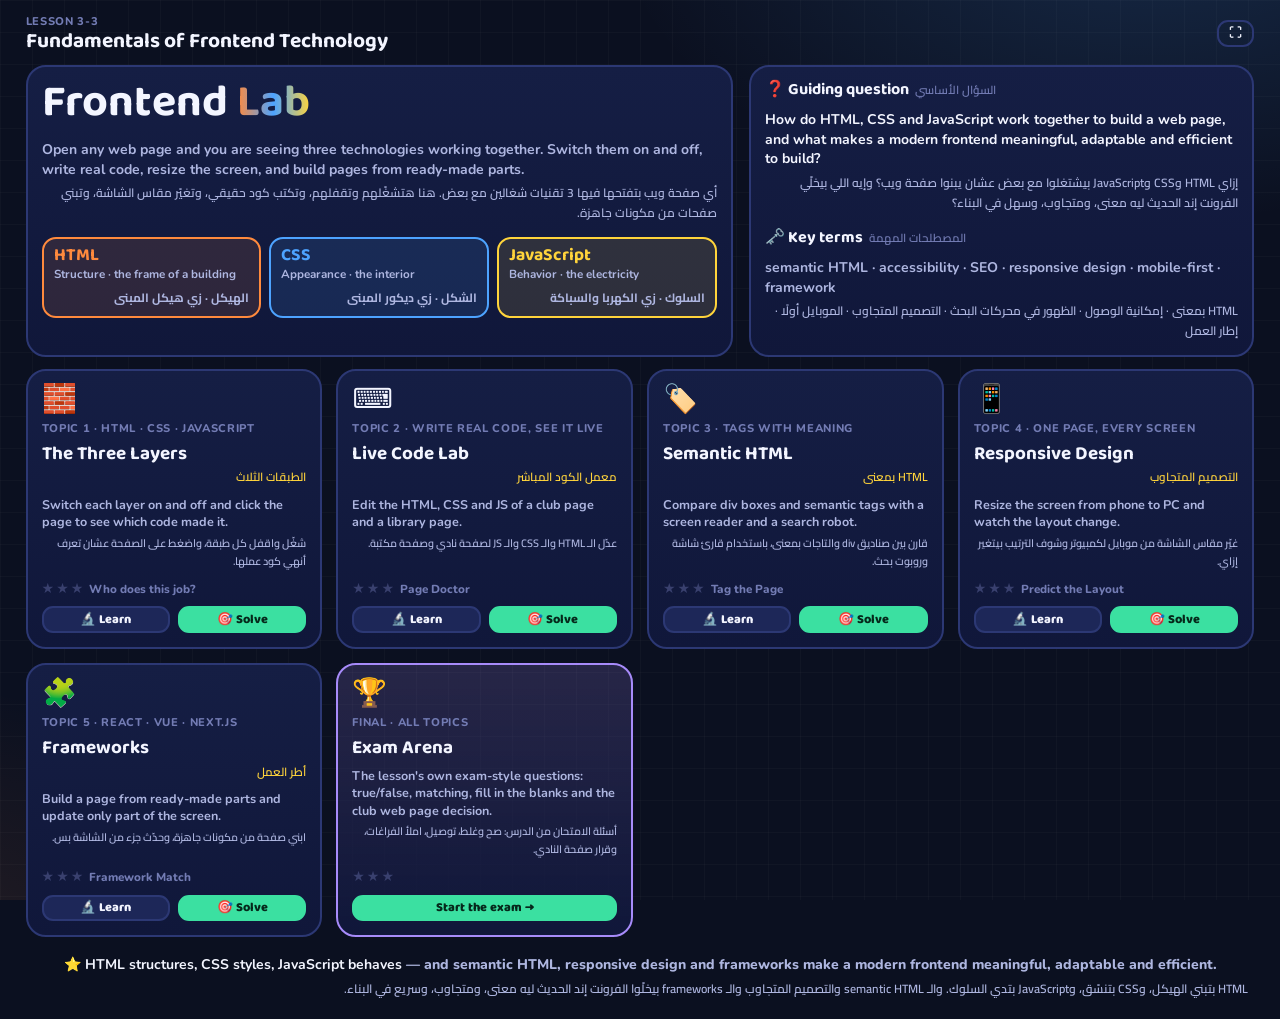
==== commit 9d733024: "Frontend Lab: Arabic explanations, random question order, shuffled answers - Arabic line next to eve" ====
--- a/frontend-lab/index.html
+++ b/frontend-lab/index.html
@@ -6,7 +6,7 @@
 <title>Frontend Lab</title>
 <link rel="preconnect" href="https://fonts.googleapis.com">
 <link rel="preconnect" href="https://fonts.gstatic.com" crossorigin>
-<link href="https://fonts.googleapis.com/css2?family=Baloo+2:wght@600;700;800&family=Nunito:wght@600;700;800&family=JetBrains+Mono:wght@500;700&display=swap" rel="stylesheet">
+<link href="https://fonts.googleapis.com/css2?family=Baloo+2:wght@600;700;800&family=Nunito:wght@600;700;800&family=JetBrains+Mono:wght@500;700&family=Cairo:wght@500;600;700;800&display=swap" rel="stylesheet">
 <style>
 :root{
   color-scheme:dark;
@@ -32,6 +32,18 @@
 button{font:inherit;color:inherit}
 :focus-visible{outline:3px solid var(--css);outline-offset:3px}
 [hidden]{display:none!important}
+.ar{display:block;direction:rtl;text-align:right;font-family:'Cairo',var(--body);font-weight:600;font-size:.86em;line-height:1.65;color:var(--soft);margin-top:4px;letter-spacing:0}
+.ar b{color:inherit}
+.inl{display:inline;margin:0 .4em 0 0}
+.disc li.lit .ar{color:#CFF7E6}
+.qprompt .ar{font-size:.62em;color:var(--soft);margin-top:8px;font-weight:700}
+.qfeed .ar{border-top:1px dashed rgba(255,255,255,.18);padding-top:6px;margin-top:6px;color:var(--text)}
+.opt .ar{font-size:.8em;margin-top:2px}
+.tip .ar{color:var(--text);opacity:.85}
+.panel h3 .ar,.crumb .ar{display:inline;font-size:.72em;margin:0 0 0 .5em;color:var(--dim)}
+.tcard .ar{color:var(--soft)}
+.tcard h2 .ar{display:block;font-size:.62em;color:var(--js)}
+
 .screen{min-height:100vh;min-height:100dvh;max-width:1920px;margin:0 auto;display:flex;flex-direction:column;gap:12px;padding:clamp(10px,1.6vh,18px) clamp(12px,2vw,28px);animation:fade .3s ease both}
 @keyframes fade{from{opacity:0;transform:translateY(6px)}to{opacity:1;transform:none}}
 @media (min-width:1000px) and (min-height:600px){
@@ -491,11 +503,11 @@
 
 /* ---------- topics ---------- */
 const TOPICS = [
-  { n: 1, icon: '🧱', title: 'The Three Layers', sub: 'HTML · CSS · JavaScript', learn: 'Switch each layer on and off and click the page to see which code made it.', solve: 'Who does this job?' },
-  { n: 2, icon: '⌨️', title: 'Live Code Lab', sub: 'Write real code, see it live', learn: 'Edit the HTML, CSS and JS of a club page and a library page.', solve: 'Page Doctor' },
-  { n: 3, icon: '🏷️', title: 'Semantic HTML', sub: 'Tags with meaning', learn: 'Compare div boxes and semantic tags with a screen reader and a search robot.', solve: 'Tag the Page' },
-  { n: 4, icon: '📱', title: 'Responsive Design', sub: 'One page, every screen', learn: 'Resize the screen from phone to PC and watch the layout change.', solve: 'Predict the Layout' },
-  { n: 5, icon: '🧩', title: 'Frameworks', sub: 'React · Vue · Next.js', learn: 'Build a page from ready-made parts and update only part of the screen.', solve: 'Framework Match' },
+  { n: 1, icon: '🧱', title: 'The Three Layers', arT: 'الطبقات الثلاث', sub: 'HTML · CSS · JavaScript', learn: 'Switch each layer on and off and click the page to see which code made it.', arL: 'شغّل واقفل كل طبقة، واضغط على الصفحة عشان تعرف أنهي كود عملها.', solve: 'Who does this job?' },
+  { n: 2, icon: '⌨️', title: 'Live Code Lab', arT: 'معمل الكود المباشر', sub: 'Write real code, see it live', learn: 'Edit the HTML, CSS and JS of a club page and a library page.', arL: 'عدّل الـ HTML والـ CSS والـ JS لصفحة نادي وصفحة مكتبة.', solve: 'Page Doctor' },
+  { n: 3, icon: '🏷️', title: 'Semantic HTML', arT: 'HTML بمعنى', sub: 'Tags with meaning', learn: 'Compare div boxes and semantic tags with a screen reader and a search robot.', arL: 'قارن بين صناديق div والتاجات بمعنى، باستخدام قارئ شاشة وروبوت بحث.', solve: 'Tag the Page' },
+  { n: 4, icon: '📱', title: 'Responsive Design', arT: 'التصميم المتجاوب', sub: 'One page, every screen', learn: 'Resize the screen from phone to PC and watch the layout change.', arL: 'غيّر مقاس الشاشة من موبايل لكمبيوتر وشوف الترتيب بيتغير إزاي.', solve: 'Predict the Layout' },
+  { n: 5, icon: '🧩', title: 'Frameworks', arT: 'أطر العمل', sub: 'React · Vue · Next.js', learn: 'Build a page from ready-made parts and update only part of the screen.', arL: 'ابني صفحة من مكونات جاهزة، وحدّث جزء من الشاشة بس.', solve: 'Framework Match' },
 ];
 const starHTML = n => `<span class="stars">${'★'.repeat(n)}<span class="e">${'★'.repeat(3 - n)}</span></span>`;
 
@@ -518,10 +530,10 @@
 /* ---------- discover panel ---------- */
 function discoverPanel(points, nextHash) {
   return `<aside class="panel disc scroll">
-    <h3>💡 What we discover</h3>
+    <h3>💡 What we discover<span class="ar">ما اكتشفناه</span></h3>
     <div class="prog"><b class="dc">0</b> / ${points.length} found</div>
     <ol>${points.map((p, i) => `<li data-i="${i}"><span>${p}</span></li>`).join('')}</ol>
-    <div class="doneBox" hidden>🎉 You found everything! Ready for the mission?
+    <div class="doneBox" hidden>🎉 You found everything! Ready for the mission?<span class="ar">اكتشفت كل حاجة! جاهز للمهمة؟</span>
       <button class="btn primary" data-go="${nextHash}">🎯 Go to Solve</button></div>
   </aside>`;
 }
@@ -547,35 +559,35 @@
     <section class="hero">
       <div class="panel" style="gap:14px">
         <h1>Frontend <span>Lab</span></h1>
-        <p>Open any web page and you are seeing three technologies working together. Switch them on and off, write real code, resize the screen, and build pages from ready-made parts.</p>
+        <p>Open any web page and you are seeing three technologies working together. Switch them on and off, write real code, resize the screen, and build pages from ready-made parts.<span class="ar">أي صفحة ويب بتفتحها فيها 3 تقنيات شغالين مع بعض. هنا هتشغّلهم وتقفلهم، وتكتب كود حقيقي، وتغيّر مقاس الشاشة، وتبني صفحات من مكونات جاهزة.</span></p>
         <div class="trio">
-          <div class="L-html"><b>HTML</b><small>Structure · the frame of a building</small></div>
-          <div class="L-css"><b>CSS</b><small>Appearance · the interior</small></div>
-          <div class="L-js"><b>JavaScript</b><small>Behavior · the electricity</small></div>
+          <div class="L-html"><b>HTML</b><small>Structure · the frame of a building</small><small class="ar">الهيكل · زي هيكل المبنى</small></div>
+          <div class="L-css"><b>CSS</b><small>Appearance · the interior</small><small class="ar">الشكل · زي ديكور المبنى</small></div>
+          <div class="L-js"><b>JavaScript</b><small>Behavior · the electricity</small><small class="ar">السلوك · زي الكهربا والسباكة</small></div>
         </div>
       </div>
       <div class="panel">
-        <h3>❓ Guiding question</h3>
-        <p style="color:var(--text)">How do HTML, CSS and JavaScript work together to build a web page, and what makes a modern frontend <b>meaningful</b>, <b>adaptable</b> and <b>efficient</b> to build?</p>
-        <h3 style="margin-top:6px">🗝️ Key terms</h3>
-        <p>semantic HTML · accessibility · SEO · responsive design · mobile-first · framework</p>
+        <h3>❓ Guiding question<span class="ar">السؤال الأساسي</span></h3>
+        <p style="color:var(--text)">How do HTML, CSS and JavaScript work together to build a web page, and what makes a modern frontend <b>meaningful</b>, <b>adaptable</b> and <b>efficient</b> to build?<span class="ar">إزاي HTML وCSS وJavaScript بيشتغلوا مع بعض عشان يبنوا صفحة ويب؟ وإيه اللي بيخلّي الفرونت إند الحديث ليه معنى، ومتجاوب، وسهل في البناء؟</span></p>
+        <h3 style="margin-top:6px">🗝️ Key terms<span class="ar">المصطلحات المهمة</span></h3>
+        <p>semantic HTML · accessibility · SEO · responsive design · mobile-first · framework<span class="ar">HTML بمعنى · إمكانية الوصول · الظهور في محركات البحث · التصميم المتجاوب · الموبايل أولًا · إطار العمل</span></p>
       </div>
     </section>
     <section class="cards">
       ${TOPICS.map(t => `<div class="tcard">
         <div class="ic">${t.icon}</div><div class="num">Topic ${t.n} · ${t.sub}</div>
-        <h2>${t.title}</h2><p>${t.learn}</p>
+        <h2>${t.title}<span class="ar">${t.arT}</span></h2><p>${t.learn}<span class="ar">${t.arL}</span></p>
         <div>${starHTML(Store.stars('t' + t.n))} <small style="color:var(--dim);font-weight:800">${t.solve}</small></div>
         <div class="row"><button class="btn small" data-go="#t${t.n}-learn">🔬 Learn</button><button class="btn small primary" data-go="#t${t.n}-solve">🎯 Solve</button></div>
       </div>`).join('')}
       <div class="tcard exam">
         <div class="ic">🏆</div><div class="num">Final · All topics</div>
-        <h2>Exam Arena</h2><p>The lesson's own exam-style questions: true/false, matching, fill in the blanks and the club web page decision.</p>
+        <h2>Exam Arena</h2><p>The lesson's own exam-style questions: true/false, matching, fill in the blanks and the club web page decision.<span class="ar">أسئلة الامتحان من الدرس: صح وغلط، توصيل، املأ الفراغات، وقرار صفحة النادي.</span></p>
         <div>${starHTML(Store.stars('exam'))}</div>
         <div class="row"><button class="btn small primary" data-go="#exam">Start the exam →</button></div>
       </div>
     </section>
-    <div class="takeaway">⭐ <b>HTML structures, CSS styles, JavaScript behaves</b> — and semantic HTML, responsive design and frameworks make a modern frontend meaningful, adaptable and efficient.</div>
+    <div class="takeaway">⭐ <b>HTML structures, CSS styles, JavaScript behaves</b> — and semantic HTML, responsive design and frameworks make a modern frontend meaningful, adaptable and efficient.<span class="ar">HTML بتبني الهيكل، وCSS بتنسّق، وJavaScript بتدي السلوك. والـ semantic HTML والتصميم المتجاوب والـ frameworks بيخلّوا الفرونت إند الحديث ليه معنى، ومتجاوب، وسريع في البناء.</span></div>
   </div>`;
   wireChrome();
 }
@@ -586,11 +598,11 @@
 function screenT1Learn() {
   const t = TOPICS[0];
   const pts = [
-    '<span class="tagc L-html">HTML</span> builds the <b>structure</b> — headings, lists, links, buttons. Without it there is nothing on the page.',
-    '<span class="tagc L-css">CSS</span> adds the <b>appearance</b> — colors, layout, sizes, fonts. Without it the page is plain.',
-    '<span class="tagc L-js">JavaScript</span> adds <b>behavior</b> — it reacts to clicks and updates part of the screen.',
-    'Every piece on the page comes from a line of code. Click things to find their HTML and CSS lines.',
-    'Each layer has its <b>own job</b>, and the page is made by combining all three.'
+    '<span class="tagc L-html">HTML</span> builds the <b>structure</b> — headings, lists, links, buttons. Without it there is nothing on the page.<span class="ar">HTML بتبني <b>هيكل</b> الصفحة: العناوين والقوائم واللينكات والأزرار. من غيرها الصفحة بتبقى فاضية.</span>',
+    '<span class="tagc L-css">CSS</span> adds the <b>appearance</b> — colors, layout, sizes, fonts. Without it the page is plain.<span class="ar">CSS بتدي <b>الشكل</b>: الألوان والترتيب والأحجام والخطوط. من غيرها الصفحة بتبقى سادة.</span>',
+    '<span class="tagc L-js">JavaScript</span> adds <b>behavior</b> — it reacts to clicks and updates part of the screen.<span class="ar">JavaScript بتدي <b>السلوك</b>: بتستجيب للضغط وبتحدّث جزء من الشاشة.</span>',
+    'Every piece on the page comes from a line of code. Click things to find their HTML and CSS lines.<span class="ar">كل حاجة في الصفحة جاية من سطر كود. اضغط على أي عنصر وشوف سطر الـ HTML والـ CSS بتوعه.</span>',
+    'Each layer has its <b>own job</b>, and the page is made by combining all three.<span class="ar">كل طبقة ليها <b>شغلانة لوحدها</b>، والصفحة بتتعمل لما الثلاثة يشتغلوا مع بعض.</span>'
   ];
   app.innerHTML = `<div class="screen fit">${topBar(t, 'learn')}
     <div class="work g-t1">
@@ -616,9 +628,9 @@
             <div class="lbl"><span class="L-html" id="lbH">🏗️ Frame = HTML</span><span class="L-css" id="lbC">🎨 Interior = CSS</span><span class="L-js" id="lbJ">💡 Electricity = JS</span></div>
           </div>
         </div>
-        <div class="tip" id="tip">👆 Click anything on the page — the heading, an event, the button — to see which code made it. Then try switching the layers off.</div>
+        <div class="tip" id="tip">👆 Click anything on the page — the heading, an event, the button — to see which code made it. Then try switching the layers off.<span class="ar">اضغط على أي حاجة في الصفحة عشان تعرف أنهي كود عملها، وبعدين جرّب تقفل الطبقات.</span></div>
       </section>
-      <section class="panel"><h3>👩‍💻 The code behind the page</h3>
+      <section class="panel"><h3>👩‍💻 The code behind the page<span class="ar">الكود اللي ورا الصفحة</span></h3>
         <div class="codeStack">
           <div class="codebox L-html" id="cb-html"><div class="ch"><span class="fn">index.html</span> structure<span class="st">ON</span></div><div class="cbody">${codeLines(CLUB.html, 'html')}</div></div>
           <div class="codebox L-css" id="cb-css"><div class="ch"><span class="fn">style.css</span> appearance<span class="st">ON</span></div><div class="cbody">${codeLines(CLUB.css, 'css')}</div></div>
@@ -644,10 +656,10 @@
   }
   $$('.ltog').forEach(b => b.onclick = () => {
     const l = b.dataset.l; on[l] = !on[l]; toggled.add(l); clearHL(); render();
-    if (l === 'html' && !on.html) { light(0); setTip('🏗️ <b>No HTML = no structure.</b> The page is empty: there is nothing for CSS to style and nothing for JavaScript to control. Even the house has no frame!', 'warn'); }
-    else if (l === 'css' && !on.css) { light(1); setTip('🎨 <b>Same content, no style.</b> HTML alone shows plain black text on white. The colors, rounded cards and the red button were all CSS.', 'warn'); }
-    else if (l === 'js' && !on.js) { setTip('💡 The page still <b>looks</b> the same… now click <b>Sign me up!</b> — does the number change?', 'warn'); }
-    else setTip(`✅ <b>${l === 'js' ? 'JavaScript' : l.toUpperCase()}</b> is back on.`, 'good');
+    if (l === 'html' && !on.html) { light(0); setTip('🏗️ <b>No HTML = no structure.</b> The page is empty: there is nothing for CSS to style and nothing for JavaScript to control. Even the house has no frame!<span class="ar">من غير HTML مفيش هيكل، فمفيش حاجة الـ CSS تلوّنها ولا الـ JavaScript تتحكم فيها.</span>', 'warn'); }
+    else if (l === 'css' && !on.css) { light(1); setTip('🎨 <b>Same content, no style.</b> HTML alone shows plain black text on white. The colors, rounded cards and the red button were all CSS.<span class="ar">نفس المحتوى من غير تنسيق: الألوان والكروت والزرار الأحمر كانوا كلهم CSS.</span>', 'warn'); }
+    else if (l === 'js' && !on.js) { setTip('💡 The page still <b>looks</b> the same… now click <b>Sign me up!</b> — does the number change?<span class="ar">الصفحة لسه شكلها حلو… دوس على زرار Sign me up! هل الرقم بيتغير؟</span>', 'warn'); }
+    else setTip(`✅ <b>${l === 'js' ? 'JavaScript' : l.toUpperCase()}</b> is back on.<span class="ar">الطبقة رجعت تشتغل تاني.</span>`, 'good');
     if (toggled.size === 3 && on.html && on.css && on.js) light(4);
   });
   onMsg = (d, src) => {
@@ -663,10 +675,10 @@
         [ln, ln2].forEach(x => x && x.classList.add('hl'));
         scrollToLine($('#cb-js .cbody'), ln);
         hs.classList.add('flash'); setTimeout(() => hs.classList.remove('flash'), 350);
-        setTip('⚡ <b>JavaScript reacted to your click:</b> <code>count = count + 1</code>, then it updated only the number — the rest of the page did not reload.', 'good');
+        setTip('⚡ <b>JavaScript reacted to your click:</b> <code>count = count + 1</code>, then it updated only the number — the rest of the page did not reload.<span class="ar">الـ JavaScript استجابت لضغطتك: زوّدت العدد وحدّثت الرقم بس، من غير ما الصفحة كلها تتحمّل تاني.</span>', 'good');
       } else {
         light(2);
-        setTip('🔌 <b>Nothing happens!</b> The button exists (HTML) and looks nice (CSS), but with no JavaScript there is no behavior. Switch JS back on.', 'warn');
+        setTip('🔌 <b>Nothing happens!</b> The button exists (HTML) and looks nice (CSS), but with no JavaScript there is no behavior. Switch JS back on.<span class="ar">مفيش حاجة حصلت! الزرار موجود (HTML) وشكله حلو (CSS)، بس من غير JavaScript مفيش سلوك.</span>', 'warn');
       }
       if (toggled.size === 3 && on.html && on.css && on.js) light(4);
       return;
@@ -677,7 +689,7 @@
     hLines.forEach(l => l.classList.add('hl')); cLines.forEach(l => l.classList.add('hl'));
     scrollToLine($('#cb-html .cbody'), hLines[0]); scrollToLine($('#cb-css .cbody'), cLines[0]);
     const nums = ls => ls.map(l => l.dataset.n).join(', ');
-    setTip(`🔎 <span class="tagc L-html">&lt;${tag}&gt;</span> ${hLines.length ? `is built by <b>HTML line ${nums(hLines)}</b>` : 'is the whole page'}${cLines.length ? ` · styled by <b>CSS line ${nums(cLines)}</b>` : ' · it has no CSS rule of its own'}.`, 'good');
+    setTip(`🔎 <span class="tagc L-html">&lt;${tag}&gt;</span> ${hLines.length ? `is built by <b>HTML line ${nums(hLines)}</b>` : 'is the whole page'}${cLines.length ? ` · styled by <b>CSS line ${nums(cLines)}</b>` : ' · it has no CSS rule of its own'}.<span class="ar">العنصر ده مكتوب في سطر الـ HTML المتلوّن، وتنسيقه في سطر الـ CSS المتلوّن.</span>`, 'good');
     inspected++; if (inspected >= 2) light(3);
   };
   render();
@@ -696,21 +708,21 @@
   club: {
     name: '🤖 Club page', file: 'robotics-club.html', code: CLUB,
     missions: [
-      { l: 'html', t: 'Rename the club: change the text inside <code>&lt;h1&gt;</code>.', hint: '<h1>Super Coders Club</h1>', check: (c) => { const m = c.html.match(/<h1>([^<]*)<\/h1>/); return m && m[1].trim() && m[1].trim() !== 'Robotics Club'; } },
-      { l: 'html', t: 'Add a 4th event: copy one <code>&lt;li&gt;</code> line and change it.', hint: '<li>Drone Day – Saturday</li>', check: (c) => (c.html.match(/<li>/g) || []).length >= 4 },
-      { l: 'css', t: 'Paint the header in your club\'s color: change <code>background</code> in the <code>header</code> rule.', hint: 'header { background: purple; ... }', check: (c) => { const v = cssProp(cssRule(c.css, 'header'), 'background(?:-color)?'); return v && v !== '#3b5bdb'; } },
-      { l: 'css', t: 'Make the button text bigger: change <code>font-size</code> in the <code>button</code> rule.', hint: 'button { ... font-size: 28px; }', check: (c) => { const v = parseFloat(cssProp(cssRule(c.css, 'button'), 'font-size')); return v > 18; } },
-      { l: 'js', t: 'Make every click add <b>2</b> people instead of 1.', hint: 'count = count + 2;', check: (c) => /count\s*=\s*count\s*\+\s*2\b|count\s*\+=\s*2\b/.test(c.js) },
-      { l: 'js', t: 'Test it: click <b>Sign me up!</b> in the preview.', hint: 'Click the red button on the page.', ev: 'click-signup' }
+      { l: 'html', t: 'Rename the club: change the text inside <code>&lt;h1&gt;</code>.', ar: 'غيّر اسم النادي: عدّل الكلام اللي جوه <code>&lt;h1&gt;</code>.', hint: '<h1>Super Coders Club</h1>', check: (c) => { const m = c.html.match(/<h1>([^<]*)<\/h1>/); return m && m[1].trim() && m[1].trim() !== 'Robotics Club'; } },
+      { l: 'html', t: 'Add a 4th event: copy one <code>&lt;li&gt;</code> line and change it.', ar: 'زوّد فعالية رابعة: انسخ سطر <code>&lt;li&gt;</code> وغيّره.', hint: '<li>Drone Day – Saturday</li>', check: (c) => (c.html.match(/<li>/g) || []).length >= 4 },
+      { l: 'css', t: 'Paint the header in your club\'s color: change <code>background</code> in the <code>header</code> rule.', ar: 'لوّن الهيدر بلون ناديك: غيّر <code>background</code> في قاعدة <code>header</code>.', hint: 'header { background: purple; ... }', check: (c) => { const v = cssProp(cssRule(c.css, 'header'), 'background(?:-color)?'); return v && v !== '#3b5bdb'; } },
+      { l: 'css', t: 'Make the button text bigger: change <code>font-size</code> in the <code>button</code> rule.', ar: 'كبّر كلام الزرار: غيّر <code>font-size</code> في قاعدة <code>button</code>.', hint: 'button { ... font-size: 28px; }', check: (c) => { const v = parseFloat(cssProp(cssRule(c.css, 'button'), 'font-size')); return v > 18; } },
+      { l: 'js', t: 'Make every click add <b>2</b> people instead of 1.', ar: 'خلّي كل ضغطة تزوّد <b>2</b> بدل 1.', hint: 'count = count + 2;', check: (c) => /count\s*=\s*count\s*\+\s*2\b|count\s*\+=\s*2\b/.test(c.js) },
+      { l: 'js', t: 'Test it: click <b>Sign me up!</b> in the preview.', ar: 'جرّب: دوس على زرار Sign me up! في المعاينة.', hint: 'Click the red button on the page.', ev: 'click-signup' }
     ]
   },
   library: {
     name: '📚 Library page', file: 'library.html', code: LIBRARY,
     missions: [
-      { l: 'js', t: 'Type <b>the</b> in the search box — JavaScript filters the books as you type.', hint: 'Click the search box on the page and type.', ev: 'input' },
-      { l: 'html', t: 'Add a new book <code>&lt;li&gt;</code> to the list.', hint: '<li>The Magic Code</li>', check: (c) => (c.html.match(/<li>/g) || []).length >= 6 },
-      { l: 'css', t: 'Change the page background in the <code>body</code> rule.', hint: 'body { ... background: #e7f5ff; }', check: (c) => { const v = cssProp(cssRule(c.css, 'body'), 'background(?:-color)?'); return v && v !== '#fff8e7'; } },
-      { l: 'css', t: 'Change the header color in the <code>header</code> rule.', hint: 'header { background: #e8590c; ... }', check: (c) => { const v = cssProp(cssRule(c.css, 'header'), 'background(?:-color)?'); return v && v !== '#2b8a3e'; } },
+      { l: 'js', t: 'Type <b>the</b> in the search box — JavaScript filters the books as you type.', ar: 'اكتب <b>the</b> في خانة البحث: الـ JavaScript بتفلتر الكتب وانت بتكتب.', hint: 'Click the search box on the page and type.', ev: 'input' },
+      { l: 'html', t: 'Add a new book <code>&lt;li&gt;</code> to the list.', ar: 'زوّد كتاب جديد <code>&lt;li&gt;</code> للقائمة.', hint: '<li>The Magic Code</li>', check: (c) => (c.html.match(/<li>/g) || []).length >= 6 },
+      { l: 'css', t: 'Change the page background in the <code>body</code> rule.', ar: 'غيّر لون خلفية الصفحة في قاعدة <code>body</code>.', hint: 'body { ... background: #e7f5ff; }', check: (c) => { const v = cssProp(cssRule(c.css, 'body'), 'background(?:-color)?'); return v && v !== '#fff8e7'; } },
+      { l: 'css', t: 'Change the header color in the <code>header</code> rule.', ar: 'غيّر لون الهيدر في قاعدة <code>header</code>.', hint: 'header { background: #e8590c; ... }', check: (c) => { const v = cssProp(cssRule(c.css, 'header'), 'background(?:-color)?'); return v && v !== '#2b8a3e'; } },
     ]
   }
 };
@@ -731,15 +743,15 @@
         </div>
       </section>
       <section class="panel">
-        <h3>👀 Live preview</h3><p class="sub">Updates automatically while you type.</p>
+        <h3>👀 Live preview<span class="ar">المعاينة المباشرة</span></h3><p class="sub">Updates automatically while you type.<span class="ar">بتتحدّث لوحدها وانت بتكتب.</span></p>
         <div class="browser" style="flex:1"><div class="bar"><i></i><i></i><i></i><span id="fname"></span></div><iframe id="pv" title="Live preview"></iframe></div>
         <div class="console" id="con">✓ No errors</div>
       </section>
       <aside class="panel scroll">
-        <h3>🎯 Missions</h3><p class="sub">Change the code to complete each one.</p>
+        <h3>🎯 Missions<span class="ar">المهام</span></h3><p class="sub">Change the code to complete each one.<span class="ar">عدّل الكود عشان تخلّص كل مهمة.</span></p>
         <ul class="mlist" id="ml"></ul>
         <div class="examNote" id="note"></div>
-        <div class="doneBox" id="allDone" hidden>🎉 All missions done! You are a real frontend developer.<button class="btn primary" data-go="#t2-solve">🎯 Try Page Doctor</button></div>
+        <div class="doneBox" id="allDone" hidden>🎉 All missions done! You are a real frontend developer.<span class="ar">خلّصت كل المهام! انت دلوقتي مطوّر فرونت إند بجد.</span><button class="btn primary" data-go="#t2-solve">🎯 Try Page Doctor</button></div>
       </aside>
     </div></div>`;
   wireChrome();
@@ -749,8 +761,8 @@
     $$('#pre button').forEach(b => b.classList.toggle('on', b.dataset.p === p));
     $('#fname').textContent = LAB_PRESETS[p].file;
     $('#note').innerHTML = p === 'library'
-      ? '📝 <b>Exam link:</b> a library page that lists books, is styled, and filters results as you type.<br>• <span class="tagc L-html">HTML</span> structure: the heading, search box and list of books.<br>• <span class="tagc L-css">CSS</span> appearance: colors, cards, sizes.<br>• <span class="tagc L-js">JS</span> behavior: filtering the list as the user types.'
-      : '💡 <b>Tip:</b> the HTML tab holds the content, the CSS tab styles it, and the JS tab makes it react. Break something on purpose and see what happens!';
+      ? '📝 <b>Exam link:</b> a library page that lists books, is styled, and filters results as you type.<br>• <span class="tagc L-html">HTML</span> structure: the heading, search box and list of books.<br>• <span class="tagc L-css">CSS</span> appearance: colors, cards, sizes.<br>• <span class="tagc L-js">JS</span> behavior: filtering the list as the user types.<span class="ar">صفحة مكتبة: الـ HTML هو العنوان وخانة البحث وقائمة الكتب، والـ CSS هو الألوان والكروت، والـ JavaScript بتفلتر الكتب وانت بتكتب.</span>'
+      : '💡 <b>Tip:</b> the HTML tab holds the content, the CSS tab styles it, and the JS tab makes it react. Break something on purpose and see what happens!<span class="ar">تاب HTML فيه المحتوى، وتاب CSS بينسّقه، وتاب JS بيخلّيه يتفاعل. بوّظ حاجة بالقصد وشوف إيه اللي هيحصل!</span>';
     renderMissions(); showTab(); run();
   }
   function showTab() {
@@ -759,7 +771,7 @@
   }
   function renderMissions() {
     const ms = LAB_PRESETS[preset].missions;
-    $('#ml').innerHTML = ms.map((m, i) => `<li class="L-${m.l} ${done.has(i) ? 'ok' : ''}" data-i="${i}"><div class="mh"><span class="ck">${done.has(i) ? '✓' : i + 1}</span><span><span class="tagc">${m.l === 'js' ? 'JS' : m.l.toUpperCase()}</span> ${m.t}</span></div><button class="hbtn">show hint</button><div class="hint" hidden>${esc(m.hint)}</div></li>`).join('');
+    $('#ml').innerHTML = ms.map((m, i) => `<li class="L-${m.l} ${done.has(i) ? 'ok' : ''}" data-i="${i}"><div class="mh"><span class="ck">${done.has(i) ? '✓' : i + 1}</span><span><span class="tagc">${m.l === 'js' ? 'JS' : m.l.toUpperCase()}</span> ${m.t}${m.ar ? `<span class="ar">${m.ar}</span>` : ''}</span></div><button class="hbtn">show hint</button><div class="hint" hidden>${esc(m.hint)}</div></li>`).join('');
     $$('#ml .hbtn').forEach(b => b.onclick = () => { b.nextElementSibling.hidden = !b.nextElementSibling.hidden; });
     $('#allDone').hidden = done.size < ms.length;
   }
@@ -828,30 +840,30 @@
     { r: 'nav', t: '“link Events”, “link Join” … (just a box)' },
     { r: 'main', t: '“Upcoming Events”, “Robot Race – Monday”, “Code Night – Wednesday”' },
     { r: 'footer', t: '“© School Robotics Club”' },
-    { r: null, t: '🤔 I only found boxes (div). Where is the menu? Where is the main content? I cannot jump to them.' }
+    { r: null, t: '🤔 I only found boxes (div). Where is the menu? Where is the main content? I cannot jump to them.', ar: 'لقيت صناديق بس! فين القائمة؟ وفين المحتوى الأساسي؟ مش عارف أوصلهم.' }
   ],
   sem: [
     { r: 'header', t: 'Banner (header): “Robotics Club”' },
     { r: 'nav', t: 'Navigation (nav) with 2 links: Events, Join' },
     { r: 'main', t: 'Main content (main): “Upcoming Events”, 2 events' },
     { r: 'footer', t: 'Footer (content info): “© School Robotics Club”' },
-    { r: null, t: '✅ I found 4 landmarks! A blind user can jump straight to the menu or the main content.' }
+    { r: null, t: '✅ I found 4 landmarks! A blind user can jump straight to the menu or the main content.', ar: 'لقيت 4 أجزاء واضحة! الشخص الكفيف يقدر يروح للقائمة أو المحتوى على طول.' }
   ]
 };
 function screenT3Learn() {
   const t = TOPICS[2];
   const pts = [
-    '<b>Semantic HTML</b> uses tags whose names tell what each part <b>means</b>.',
-    '<span class="tagc L-html">&lt;header&gt;</span> top · <span class="tagc L-html">&lt;nav&gt;</span> menu · <span class="tagc L-html">&lt;main&gt;</span> body · <span class="tagc L-html">&lt;footer&gt;</span> bottom.',
-    'To our eyes both pages <b>look the same</b> — the difference is the meaning in the code.',
-    '<b>Accessibility:</b> screen readers understand the structure, so information reaches users with visual impairments.',
-    '<b>SEO:</b> search engines understand the content, so the page shows up properly in search results.'
+    '<b>Semantic HTML</b> uses tags whose names tell what each part <b>means</b>.<span class="ar">الـ Semantic HTML معناها نستخدم تاجات اسمها بيقول كل جزء <b>معناه إيه</b>.</span>',
+    '<span class="tagc L-html">&lt;header&gt;</span> top · <span class="tagc L-html">&lt;nav&gt;</span> menu · <span class="tagc L-html">&lt;main&gt;</span> body · <span class="tagc L-html">&lt;footer&gt;</span> bottom.<span class="ar">header فوق، nav للقائمة، main للمحتوى الأساسي، footer تحت.</span>',
+    'To our eyes both pages <b>look the same</b> — the difference is the meaning in the code.<span class="ar">بعنينا الصفحتين <b>شكلهم واحد</b>، الفرق في المعنى اللي جوه الكود.</span>',
+    '<b>Accessibility:</b> screen readers understand the structure, so information reaches users with visual impairments.<span class="ar"><b>إمكانية الوصول:</b> برامج قراءة الشاشة بتفهم هيكل الصفحة، فالمعلومة بتوصل لضعاف البصر بسهولة.</span>',
+    '<b>SEO:</b> search engines understand the content, so the page shows up properly in search results.<span class="ar"><b>الـ SEO:</b> محركات البحث بتفهم محتوى الصفحة صح، فبتظهر كويس في نتايج البحث.</span>'
   ];
   let mode = 'div', showTags = true, srTimer = null, speak = false;
   const seen = new Set();
   app.innerHTML = `<div class="screen fit">${topBar(t, 'learn')}
     <div class="work g-t3">
-      <section class="panel"><h3>👩‍💻 The HTML code</h3>
+      <section class="panel"><h3>👩‍💻 The HTML code<span class="ar">كود الـ HTML</span></h3>
         <div class="seg" id="mode"><button data-m="div">📦 Div boxes</button><button data-m="sem">🏷️ Semantic tags</button></div>
         <div class="codebox L-html" style="flex:1"><div class="ch"><span class="fn">index.html</span><span class="st" id="mlab"></span></div><div class="cbody" id="code"></div></div>
       </section>
@@ -868,7 +880,7 @@
           <div class="rg mn" data-r="main"><h2>Upcoming Events</h2><p>🏎️ Robot Race – Monday</p><p>💻 Code Night – Wednesday</p></div>
           <div class="rg ft" data-r="footer">© School Robotics Club</div>
         </div>
-        <div id="out"><div class="tip">Switch between <b>📦 Div boxes</b> and <b>🏷️ Semantic tags</b>. Does the page look different? Then ask the screen reader and the search robot.</div></div>
+        <div id="out"><div class="tip">Switch between <b>📦 Div boxes</b> and <b>🏷️ Semantic tags</b>. Does the page look different? Then ask the screen reader and the search robot.<span class="ar">بدّل بين صناديق div والتاجات الـ semantic. الشكل بيتغير؟ بعدين جرّب قارئ الشاشة وروبوت البحث.</span></div></div>
       </section>
       ${discoverPanel(pts, '#t3-solve')}
     </div></div>`;
@@ -889,7 +901,7 @@
   }
   function stopSR() { clearTimeout(srTimer); $$('.rg', mock).forEach(r => r.classList.remove('speak')); try { speechSynthesis.cancel(); } catch (e) {} }
   onCleanup(stopSR);
-  $$('#mode button').forEach(b => b.onclick = () => { stopSR(); mode = b.dataset.m; render(); out.innerHTML = `<div class="tip">${mode === 'sem' ? '🏷️ Now every part has a <b>meaningful tag</b>. It looks exactly the same — run the screen reader again!' : '📦 Every part is just a <b>div</b> (a plain box). It means nothing to a computer.'}</div>`; });
+  $$('#mode button').forEach(b => b.onclick = () => { stopSR(); mode = b.dataset.m; render(); out.innerHTML = `<div class="tip">${mode === 'sem' ? '🏷️ Now every part has a <b>meaningful tag</b>. It looks exactly the same — run the screen reader again!<span class="ar">دلوقتي كل جزء ليه تاج بمعنى. الشكل هو هو، شغّل قارئ الشاشة تاني!</span>' : '📦 Every part is just a <b>div</b> (a plain box). It means nothing to a computer.<span class="ar">كل جزء مجرد div (صندوق عادي)، ملوش أي معنى عند الكمبيوتر.</span>'}</div>`; });
   $('#bTags').onclick = () => { showTags = !showTags; render(); };
   $('#bSpeak').onclick = () => { speak = !speak; $('#bSpeak').textContent = speak ? '🔊 Voice: on' : '🔈 Voice: off'; $('#bSpeak').classList.toggle('on', speak); };
   $('#bSR').onclick = () => {
@@ -900,7 +912,7 @@
       $$('.rg', mock).forEach(r => r.classList.remove('speak'));
       if (k >= steps.length) { if (mode === 'sem') light(3); return; }
       const s = steps[k++];
-      $('#srt').textContent = s.t;
+      $('#srt').innerHTML = esc(s.t) + (s.ar ? `<span class="ar">${s.ar}</span>` : '');
       if (s.r) $(`.rg[data-r="${s.r}"]`, mock).classList.add('speak');
       if (speak && 'speechSynthesis' in window) { try { speechSynthesis.cancel(); speechSynthesis.speak(new SpeechSynthesisUtterance(s.t.replace(/[🤔✅“”]/g, ''))); } catch (e) {} }
       srTimer = setTimeout(step, speak ? 3200 : 2100);
@@ -911,12 +923,12 @@
     stopSR();
     if (mode === 'div') {
       out.innerHTML = `<div class="serp"><div class="u">school-club.example › page</div><div class="tt">Untitled page</div><div>Robotics Club Events Join Upcoming Events Robot Race – Monday Code Night – Wednesday © School Robotics…</div></div>
-      <div class="robot" style="margin-top:8px">🤖 <b>Search robot:</b> “I see 4 boxes, but which one is the menu and which is the important content? I'll just mix all the text together.”
+      <div class="robot" style="margin-top:8px">🤖 <b>Search robot:</b> “I see 4 boxes, but which one is the menu and which is the important content? I'll just mix all the text together.”<span class="ar">روبوت البحث: شايف 4 صناديق، بس مش عارف مين القائمة ومين المحتوى المهم، فهلخبط الكلام كله على بعض.</span>
       <ul><li>Menu: ❓ unknown</li><li>Main content: ❓ unknown</li><li>Footer: ❓ unknown</li></ul></div>`;
     } else {
       light(4);
       out.innerHTML = `<div class="serp"><div class="u">school-club.example › robotics</div><div class="tt">Robotics Club</div><div><b>Upcoming Events:</b> Robot Race – Monday · Code Night – Wednesday</div><div class="sl"><span>Events</span><span>Join</span></div></div>
-      <div class="robot" style="margin-top:8px">🤖 <b>Search robot:</b> “Easy! I understand this page correctly.”
+      <div class="robot" style="margin-top:8px">🤖 <b>Search robot:</b> “Easy! I understand this page correctly.”<span class="ar">روبوت البحث: سهلة! فاهم الصفحة صح، القائمة في nav والمحتوى في main.</span>
       <ul><li>Menu: ✅ found in &lt;nav&gt; → shown as quick links</li><li>Main content: ✅ found in &lt;main&gt; → used for the description</li><li>Footer: ✅ found in &lt;footer&gt; → not important for search</li></ul></div>`;
     }
   };
@@ -984,11 +996,11 @@
 function screenT4Learn() {
   const t = TOPICS[3];
   const pts = [
-    '<b>Responsive design:</b> the layout adjusts automatically to the screen size.',
-    'With <b>one single web page</b>, it is easy to view on a phone, a tablet and a PC.',
-    'CSS <span class="tagc L-css">@media</span> rules switch the layout when the screen gets wider.',
-    '<b>Mobile-first:</b> design for small phone screens first, then add rules for bigger screens.',
-    'Without responsive design, phones get a page that is too wide — you must scroll sideways.'
+    '<b>Responsive design:</b> the layout adjusts automatically to the screen size.<span class="ar"><b>التصميم المتجاوب:</b> ترتيب الصفحة بيتظبط لوحده على حسب مقاس الشاشة.</span>',
+    'With <b>one single web page</b>, it is easy to view on a phone, a tablet and a PC.<span class="ar">بـ <b>صفحة واحدة بس</b> تقدر تتفرج عليها بسهولة على الموبايل والتابلت والكمبيوتر.</span>',
+    'CSS <span class="tagc L-css">@media</span> rules switch the layout when the screen gets wider.<span class="ar">قواعد @media في الـ CSS هي اللي بتغيّر الترتيب لما الشاشة تكبر.</span>',
+    '<b>Mobile-first:</b> design for small phone screens first, then add rules for bigger screens.<span class="ar"><b>الموبايل الأول:</b> نصمم لشاشة الموبايل الصغيرة الأول، وبعدين نزوّد قواعد للشاشات الأكبر.</span>',
+    'Without responsive design, phones get a page that is too wide — you must scroll sideways.<span class="ar">من غير تصميم متجاوب، الصفحة بتبقى أعرض من الموبايل ولازم تسحب يمين وشمال.</span>'
   ];
   let w = 1100, resp = true, lastCols = null, colsSeen = new Set(), anim = null;
   app.innerHTML = `<div class="screen fit">${topBar(t, 'learn')}
@@ -1006,10 +1018,10 @@
           <button class="btn small" id="mf">🔢 Show mobile-first order</button>
         </div>
         <div class="rstage" id="st"><div class="rdev" id="dev"><div class="clip"><iframe id="pv" title="Responsive preview"></iframe></div></div></div>
-        <div class="tip" id="tip">↔️ Drag the slider or pick a device. Watch how many columns the event cards use.</div>
+        <div class="tip" id="tip">↔️ Drag the slider or pick a device. Watch how many columns the event cards use.<span class="ar">حرّك السلايدر أو اختار جهاز، وشوف كروت الفعاليات بقت كام عمود.</span></div>
       </section>
       <div style="display:grid;grid-template-rows:1fr auto;gap:12px;min-height:0">
-        <section class="panel" style="min-height:0"><h3>🎨 style.css</h3>
+        <section class="panel" style="min-height:0"><h3>🎨 style.css<span class="ar">ملف التنسيق</span></h3>
           <div class="codebox L-css" style="flex:1"><div class="cbody" id="code"></div></div>
         </section>
         ${discoverPanel(pts, '#t4-solve')}
@@ -1031,12 +1043,12 @@
     if (resp) {
       $$('.cblk', $('#code')).forEach((el, i) => { const a = w >= R_CSS_BLOCKS[i].min; el.classList.toggle('act', a); el.classList.toggle('ina', !a); });
       const c = colsAt(w);
-      if (lastCols !== null && c !== lastCols && fromUser) { light(0); light(2); tip.innerHTML = `✨ The layout changed to <b>${c} column${c > 1 ? 's' : ''}</b> — ${c === 1 ? 'only the base phone styles apply now (no <span class="tagc L-css">@media</span> rule is active).' : `the <span class="tagc L-css">@media</span> rule for ${c === 2 ? '600px and wider' : '900px and wider'} is now active.`}`; tip.className = 'tip good'; }
+      if (lastCols !== null && c !== lastCols && fromUser) { light(0); light(2); tip.innerHTML = `✨ The layout changed to <b>${c} column${c > 1 ? 's' : ''}</b> — ${c === 1 ? 'only the base phone styles apply now (no <span class="tagc L-css">@media</span> rule is active).' : `the <span class="tagc L-css">@media</span> rule for ${c === 2 ? '600px and wider' : '900px and wider'} is now active.`}<span class="ar">الترتيب اتغيّر لـ ${c} ${c === 1 ? 'عمود' : 'أعمدة'}، لأن ${c === 1 ? 'مفيش قاعدة @media شغالة، فتنسيق الموبايل الأساسي هو اللي شغال' : 'قاعدة @media الخاصة بالعرض ده بقت شغالة'}.</span>`; tip.className = 'tip good'; }
       lastCols = c; colsSeen.add(c);
       if (colsSeen.size === 3) light(1);
     } else if (w < 600) {
       light(4);
-      tip.innerHTML = '🚫 <b>Not responsive:</b> the page is fixed at 1000px, so on a phone it doesn\'t fit. Users must zoom or scroll sideways to read it!'; tip.className = 'tip warn';
+      tip.innerHTML = '🚫 <b>Not responsive:</b> the page is fixed at 1000px, so on a phone it doesn\'t fit. Users must zoom or scroll sideways to read it!<span class="ar">الصفحة عرضها ثابت 1000px، فمش داخلة في شاشة الموبايل، ولازم تكبّر أو تسحب يمين وشمال عشان تقرا!</span>'; tip.className = 'tip warn';
     }
   }
   wr.oninput = () => { stopAnim(); w = +wr.value; update(); };
@@ -1045,17 +1057,17 @@
     stopAnim(); resp = b.dataset.r === '1'; lastCols = null;
     $$('#rs button').forEach(x => x.classList.toggle('on', x === b));
     renderCode(); loadPage(); update(false);
-    if (!resp) { tip.innerHTML = '🚫 Responsive design is OFF. Now pick 📱 Phone — what happens?'; tip.className = 'tip warn'; }
-    else { tip.innerHTML = '✅ Responsive design is back ON.'; tip.className = 'tip good'; }
+    if (!resp) { tip.innerHTML = '🚫 Responsive design is OFF. Now pick 📱 Phone — what happens?<span class="ar">قفلنا التصميم المتجاوب. اختار الموبايل: إيه اللي هيحصل؟</span>'; tip.className = 'tip warn'; }
+    else { tip.innerHTML = '✅ Responsive design is back ON.<span class="ar">التصميم المتجاوب رجع يشتغل.</span>'; tip.className = 'tip good'; }
   });
   function stopAnim() { if (anim) { clearTimeout(anim); anim = null; $$('.cblk').forEach(x => x.classList.remove('pulse')); } }
   $('#mf').onclick = () => {
     stopAnim();
     if (!resp) $('#rs button[data-r="1"]').click();
     const steps = [
-      { w: 360, b: 0, t: '1️⃣ <b>Mobile-first:</b> we write the phone styles first — one column, big readable cards.' },
-      { w: 700, b: 1, t: '2️⃣ Then we <b>add</b> a rule for screens 600px and wider: two columns, menu in one line.' },
-      { w: 1200, b: 2, t: '3️⃣ Finally a rule for 900px and wider: three columns and the menu beside the title.' }
+      { w: 360, b: 0, t: '1️⃣ <b>Mobile-first:</b> we write the phone styles first — one column, big readable cards.<span class="ar">١. الموبايل الأول: بنكتب تنسيق الموبايل الأول، عمود واحد وكروت كبيرة سهل قراءتها.</span>' },
+      { w: 700, b: 1, t: '2️⃣ Then we <b>add</b> a rule for screens 600px and wider: two columns, menu in one line.<span class="ar">٢. بعدين بنزوّد قاعدة للشاشات من 600px وأكبر: عمودين والقائمة في سطر واحد.</span>' },
+      { w: 1200, b: 2, t: '3️⃣ Finally a rule for 900px and wider: three columns and the menu beside the title.<span class="ar">٣. وفي الآخر قاعدة لـ 900px وأكبر: 3 أعمدة والقائمة جنب العنوان.</span>' }
     ];
     let k = 0;
     const next = () => {
@@ -1085,7 +1097,7 @@
 };
 const EVENTS = [['🏎️', 'Robot Race', 'Monday'], ['💻', 'Code Night', 'Wednesday'], ['🔬', 'Science Fair', 'Friday'], ['🚁', 'Drone Day', 'Saturday'], ['🎮', 'Game Jam', 'Sunday']];
 const FWS = [
-  { k: 'react', n: 'React', c: '#61DAFB', by: 'Developed by Meta (formerly Facebook)', pts: ['Efficiently updates <b>only part of the screen</b>.', 'Suited to <b>large-scale</b> web applications.'], code: `function SignupButton() {
+  { k: 'react', n: 'React', c: '#61DAFB', by: 'Developed by Meta (formerly Facebook)', pts: ['Efficiently updates <b>only part of the screen</b>.<span class="ar">بيحدّث جزء من الشاشة بس بكفاءة.</span>', 'Suited to <b>large-scale</b> web applications.<span class="ar">مناسب لتطبيقات الويب الكبيرة.</span>'], code: `function SignupButton() {
   const [count, setCount] = useState(0);
   return (
     <button onClick={() => setCount(count + 1)}>
@@ -1093,12 +1105,12 @@
     </button>
   );
 }` },
-  { k: 'vue', n: 'Vue', c: '#42B883', by: 'Simple structure', pts: ['Has a <b>simple structure</b>.', 'Lets you build apps <b>step by step</b>, starting from small features.'], code: `<template>
+  { k: 'vue', n: 'Vue', c: '#42B883', by: 'Simple structure', pts: ['Has a <b>simple structure</b>.<span class="ar">تركيبه بسيط.</span>', 'Lets you build apps <b>step by step</b>, starting from small features.<span class="ar">بتبني التطبيق خطوة بخطوة من مميزات صغيرة.</span>'], code: `<template>
   <button @click="count++">
     Signed up: {{ count }}
   </button>
 </template>` },
-  { k: 'next', n: 'Next.js', c: '#E6E9FF', by: 'Built on React', pts: ['Has <b>all of React\'s features</b>…', '…plus mechanisms to <b>speed up page display</b> (pages can be prepared before they reach you).'], code: `// pages/index.js  (a Next.js page)
+  { k: 'next', n: 'Next.js', c: '#E6E9FF', by: 'Built on React', pts: ['Has <b>all of React\'s features</b>…', '…plus mechanisms to <b>speed up page display</b> (pages can be prepared before they reach you).<span class="ar">فيه كل مميزات React، وكمان طرق تسرّع ظهور الصفحة.</span>'], code: `// pages/index.js  (a Next.js page)
 export default function Home() {
   return (
     <main>
@@ -1112,11 +1124,11 @@
 function screenT5Learn() {
   const t = TOPICS[4];
   const pts = [
-    'A <b>framework</b> gives you commonly used functions and components <b>ready-made</b>.',
-    'You don\'t write all code from scratch → development is <b>faster and more efficient</b>.',
-    '<b>React</b> (by Meta) updates <b>only part of the screen</b> — great for large apps.',
-    '<b>Vue</b> is simple and lets you build step by step from small features.',
-    '<b>Next.js</b> = React\'s features + tricks to make pages <b>display faster</b>.'
+    'A <b>framework</b> gives you commonly used functions and components <b>ready-made</b>.<span class="ar">الـ <b>Framework</b> بيديك وظايف ومكونات بنستخدمها كتير <b>جاهزة</b>.</span>',
+    'You don\'t write all code from scratch → development is <b>faster and more efficient</b>.<span class="ar">مش لازم تكتب كل الكود من الصفر، فالشغل بيبقى <b>أسرع وأكفأ</b>.</span>',
+    '<b>React</b> (by Meta) updates <b>only part of the screen</b> — great for large apps.<span class="ar"><b>React</b> (من شركة Meta) بيحدّث <b>جزء من الشاشة بس</b>، ومناسب للتطبيقات الكبيرة.</span>',
+    '<b>Vue</b> is simple and lets you build step by step from small features.<span class="ar"><b>Vue</b> بسيط وبيخليك تبني التطبيق خطوة بخطوة من مميزات صغيرة.</span>',
+    '<b>Next.js</b> = React\'s features + tricks to make pages <b>display faster</b>.<span class="ar"><b>Next.js</b> فيه كل مميزات React، وكمان طرق تخلّي الصفحات <b>تظهر أسرع</b>.</span>'
   ];
   let tab = 'build', parts = [], evI = 0, openFw = null, justAdded = false;
   app.innerHTML = `<div class="screen fit">${topBar(t, 'learn')}
@@ -1135,7 +1147,7 @@
     if (tab === 'build') buildPane(); else if (tab === 'update') updatePane(); else meetPane();
   }
   function buildPane() {
-    pane.innerHTML = `<p class="sub" style="margin:0">Click a ready-made component to add it to the page. Each one is a whole chunk of HTML, CSS and JS that someone already wrote for you.</p>
+    pane.innerHTML = `<p class="sub" style="margin:0">Click a ready-made component to add it to the page. Each one is a whole chunk of HTML, CSS and JS that someone already wrote for you.<span class="ar">دوس على مكون جاهز عشان تضيفه للصفحة. كل مكون عبارة عن HTML وCSS وJS حد كتبهولك قبل كده.</span></p>
       <div class="pal">${Object.keys(FW_PARTS).map(k => `<button data-k="${k}">+ &lt;${k} /&gt;</button>`).join('')}<button data-k="clear" style="border-color:var(--coral);color:var(--coral);background:transparent">🗑 Clear</button></div>
       <div style="display:grid;grid-template-columns:1fr 1fr;gap:10px" class="upd">
         <div class="fwcanvas" id="cv"></div>
@@ -1145,7 +1157,7 @@
         <span>✍️ Lines you wrote</span><div class="bar"><i id="m1" style="background:var(--mint)"></i></div><b id="n1">0</b>
         <span>🎁 Lines the parts gave you</span><div class="bar"><i id="m2" style="background:var(--violet)"></i></div><b id="n2">0</b>
       </div>
-      <div class="tip" id="tip">Add some parts and compare the two bars.</div>`;
+      <div class="tip" id="tip">Add some parts and compare the two bars.<span class="ar">زوّد شوية مكونات وقارن بين الشريطين.</span></div>`;
     const draw = () => {
       $('#cv').innerHTML = parts.length ? parts.map(p => FW_PARTS[p.k].html(p.d)).join('') : '<div class="empty">Empty page — add a component ➜</div>';
       $$('#cv .cp').forEach((el, k) => { if (k < parts.length - 1 || !justAdded) el.style.animation = 'none'; });
@@ -1163,7 +1175,7 @@
       const e = EVENTS[evI++ % EVENTS.length];
       parts.push({ k: b.dataset.k, d: { e: e[0], t: e[1], d: e[2] } }); justAdded = true;
       draw(); light(0);
-      if (parts.length >= 4) { light(1); $('#tip').innerHTML = `🚀 You wrote only <b>${parts.length + 6} lines</b>, but the page uses <b>${parts.reduce((s, p) => s + FW_PARTS[p.k].inside, 0)}</b> lines of ready-made code. That's why frameworks make development efficient! (Try the Sign me up button — it already works.)`; $('#tip').className = 'tip good'; }
+      if (parts.length >= 4) { light(1); $('#tip').innerHTML = `🚀 You wrote only <b>${parts.length + 6} lines</b>, but the page uses <b>${parts.reduce((s, p) => s + FW_PARTS[p.k].inside, 0)}</b> lines of ready-made code. That's why frameworks make development efficient! (Try the Sign me up button — it already works.)<span class="ar">كتبت سطور قليلة، بس الصفحة شغالة بكود جاهز أكتر بكتير. ده اللي بيخلّي الـ Framework يوفّر وقت ومجهود!</span>`; $('#tip').className = 'tip good'; }
     });
     draw();
   }
@@ -1173,12 +1185,12 @@
       <div class="row2"><div class="part">🏎️ Race</div><div class="part">💻 Code</div><div class="part">🔬 Fair</div></div>
       <div class="row2"><div class="part">🚁 Drone</div><div class="part">🎮 Games</div><div class="part">🧩 Puzzle</div></div>
       <div class="part">Signed up: <b class="cnt">0</b></div><div class="part">© School Robotics Club</div></div>`;
-    pane.innerHTML = `<p class="sub" style="margin:0">Someone clicks “Sign me up”. Only one number changes — but how much of the screen gets redrawn?</p>
+    pane.innerHTML = `<p class="sub" style="margin:0">Someone clicks “Sign me up”. Only one number changes — but how much of the screen gets redrawn?<span class="ar">حد داس على Sign me up. رقم واحد بس اللي بيتغير، بس قد إيه من الشاشة بيترسم من جديد؟</span></p>
       <div class="upd">
         <div class="panel"><h3>🐢 Old way: reload the whole page</h3>${page('pa')}<button class="btn" id="ba">Sign me up!</button><div class="meter"><span>Parts redrawn</span><div class="bar"><i id="ra" style="background:var(--coral);width:0"></i></div><b id="na">0</b></div></div>
         <div class="panel"><h3>⚡ React way: update only that part</h3>${page('pb')}<button class="btn primary" id="bb">Sign me up!</button><div class="meter"><span>Parts redrawn</span><div class="bar"><i id="rb" style="background:var(--mint);width:0"></i></div><b id="nb">0</b></div></div>
       </div>
-      <div class="tip" id="tip">Click both buttons and watch which parts flash yellow.</div>`;
+      <div class="tip" id="tip">Click both buttons and watch which parts flash yellow.<span class="ar">دوس على الزرارين وشوف أنهي أجزاء بتنوّر بالأصفر.</span></div>`;
     let ca = 0, cb = 0;
     const flash = el => { el.classList.remove('flash'); void el.offsetWidth; el.classList.add('flash'); };
     $('#ba').onclick = () => {
@@ -1189,11 +1201,11 @@
     $('#bb').onclick = () => {
       const pb = $('#pb'); cb++; const c = $('.cnt', pb); c.textContent = cb; flash(c);
       $('#nb').textContent = 1; $('#rb').style.width = (100 / $$('.part', pb).length) + '%';
-      light(2); $('#tip').innerHTML = '⚡ <b>React</b> changed only the number. Nothing else was redrawn and there was no waiting. This is why React suits big apps like social media feeds.'; $('#tip').className = 'tip good';
+      light(2); $('#tip').innerHTML = '⚡ <b>React</b> changed only the number. Nothing else was redrawn and there was no waiting. This is why React suits big apps like social media feeds.<span class="ar">React غيّر الرقم بس، ومفيش حاجة تانية اترسمت ولا استنينا. عشان كده React مناسب للتطبيقات الكبيرة زي السوشيال ميديا.</span>'; $('#tip').className = 'tip good';
     };
   }
   function meetPane() {
-    pane.innerHTML = `<p class="sub" style="margin:0">Click each framework card to learn about it.</p>
+    pane.innerHTML = `<p class="sub" style="margin:0">Click each framework card to learn about it.<span class="ar">دوس على كل كارت عشان تعرف معلومات عن الـ Framework ده.</span></p>
       <div class="fwc">${FWS.map(f => `<button class="fw" data-k="${f.k}" style="--c:${f.c}"><span class="lg" style="background:${f.c}">${f.n[0]}</span><b>${f.n}</b><small>${f.by}</small></button>`).join('')}</div>
       <div id="fwd"></div>`;
     const show = k => {
@@ -1212,9 +1224,36 @@
 
 /* =========================================================
    QUIZ ENGINE (mcq · type · place)
+   - question order is shuffled every time
+   - the same correct answer never comes many times in a row
+   - answer options are shuffled (except fixed sets like True/False, HTML/CSS/JS)
    ========================================================= */
+const AR = s => s ? `<span class="ar">${s}</span>` : '';
+const op = (en, ar) => en + AR(ar);
+/* key of the correct answer for fixed-option questions (same buttons every time) */
+const answerKey = q => (q.type || !q.fixed) ? null : q.options[q.answer];
+function arrange(qs) {
+  let best = null;
+  for (let attempt = 0; attempt < 60; attempt++) {
+    const pool = shuffle(qs), out = [];
+    while (pool.length) {
+      const last = out.length ? answerKey(out[out.length - 1]) : null;
+      // take a random question (pool is shuffled) whose answer differs from the previous one
+      let pick = pool.findIndex(q => { const k = answerKey(q); return k === null || k !== last; });
+      if (pick < 0) pick = 0;
+      out.push(pool.splice(pick, 1)[0]);
+    }
+    // count repeats (two in a row with the same fixed answer)
+    let rep = 0;
+    for (let k = 1; k < out.length; k++) { const a = answerKey(out[k]); if (a !== null && a === answerKey(out[k - 1])) rep++; }
+    if (!best || rep < best.rep) best = { out, rep };
+    if (rep === 0) break;
+  }
+  return best.out;
+}
 function screenQuiz({ id, topic, title, questions, retry }) {
-  let i = 0, mistakes = 0; const results = [];
+  questions = arrange(questions);
+  let i = 0, mistakes = 0, lastPos = -1; const results = [];
   app.innerHTML = `<div class="screen fit">${topBar(topic, 'solve')}<div class="quiz" id="qz"></div></div>`;
   wireChrome();
   const qz = $('#qz');
@@ -1227,7 +1266,7 @@
         <div class="miss">Question ${i + 1}/${questions.length} · Mistakes: <b>${mistakes}</b></div></div>
       <div class="qcard panel">
         ${q.tag ? `<div class="qtag">${q.tag}</div>` : ''}
-        <h2 class="qprompt">${q.prompt}</h2>
+        <h2 class="qprompt">${q.prompt}${AR(q.ar)}</h2>
         <div class="qgrid ${q.visual || q.mount ? 'v' : ''}">
           ${q.visual || q.mount ? `<div class="qvisual" id="qv">${q.visual || ''}</div>` : ''}
           <div class="qbody" id="qb" style="display:flex;flex-direction:column;gap:12px"></div>
@@ -1238,24 +1277,27 @@
     if (q.mount) q.mount($('#qv'));
     const qb = $('#qb');
     let wrongHere = false;
-    const finishQ = (ok, extra = '') => {
+    const finishQ = (ok, extra = '', extraAr = '') => {
       results[i] = ok && !wrongHere;
-      const f = $('#qf'); f.hidden = false; f.className = 'qfeed' + (ok && !wrongHere ? '' : ' bad');
-      f.innerHTML = `<b>${ok && !wrongHere ? '✓ Correct!' : '✗ Not quite.'}</b> ${extra}${q.explain ? ' ' + q.explain : ''}`;
+      const good = ok && !wrongHere;
+      const f = $('#qf'); f.hidden = false; f.className = 'qfeed' + (good ? '' : ' bad');
+      const arLine = [good ? 'إجابة صحيحة!' : 'مش بالظبط.', extraAr, q.arEx].filter(Boolean).join(' ');
+      f.innerHTML = `<b>${good ? '✓ Correct!' : '✗ Not quite.'}</b> ${extra}${q.explain ? ' ' + q.explain : ''}${AR(arLine)}`;
       if (q.reveal) q.reveal($('#qv'));
       const n = $('#qn'); n.hidden = false; const b = $('button', n); b.onclick = () => { i++; show(); }; b.focus();
     };
     if (q.type === 'type') {
-      qb.innerHTML = `<div class="tin"><input id="ti" placeholder="Type your answer…" autocomplete="off"><button class="btn primary" id="tc">Check</button></div>`;
+      qb.innerHTML = `<div class="tin"><input id="ti" placeholder="Type your answer… / اكتب إجابتك" autocomplete="off"><button class="btn primary" id="tc">Check</button></div>`;
       const inp = $('#ti'); inp.focus();
       const check = () => {
         if (!inp.value.trim()) return;
         const ok = q.accept.some(a => norm(a) === norm(inp.value));
         inp.disabled = true; $('#tc').disabled = true;
         if (!ok) { mistakes++; wrongHere = true; }
-        finishQ(ok, ok ? '' : `The answer is <b>${q.accept[0]}</b>.`);
+        finishQ(ok, ok ? '' : `The answer is <b>${q.accept[0]}</b>.`, ok ? '' : `الإجابة الصحيحة: ${q.accept[0]}.`);
       };
       $('#tc').onclick = check; inp.onkeydown = e => { if (e.key === 'Enter') check(); };
+      lastPos = -1;
     } else if (q.type === 'place') {
       qb.innerHTML = `${q.layout}<div class="chips" id="chips">${shuffle(q.chips).map(c => `<button class="chip" data-c="${c}" ${q.chipClass ? `style="--c:${q.chipClass(c)}"` : ''}>${esc(c)}</button>`).join('')}</div>`;
       let sel = null; const total = Object.keys(q.answer).length; let filled = 0;
@@ -1264,7 +1306,7 @@
         if (z.classList.contains('filled')) return;
         if (q.answer[z.dataset.z] === c) {
           z.classList.add('filled'); z.classList.remove('ready'); z.innerHTML = q.fillLabel ? q.fillLabel(c, z) : esc(c); filled++;
-          const chip = $(`.chip[data-c="${CSS.escape(c)}"]`, qb); if (chip && !q.reuse) chip.remove(); else if (chip) chip.classList.remove('sel');
+          const chip = $(`.chip[data-c="${CSS.escape(c)}"]`, qb); if (chip) chip.remove();
           sel = null; zones.forEach(x => x.classList.remove('ready'));
           if (filled === total) finishQ(true);
         } else {
@@ -1278,9 +1320,15 @@
         if (chip) { $$('.chip', qb).forEach(x => x.classList.remove('sel')); sel = chip.dataset.c; chip.classList.add('sel'); zones.forEach(x => x.classList.toggle('ready', !x.classList.contains('filled'))); }
         else if (z && sel) tryPlace(z, sel);
       });
+      lastPos = -1;
     } else {
       const opts = q.options.map((o, k) => ({ o, k }));
-      const list = q.shuffle ? shuffle(opts) : opts;
+      let list = opts;
+      if (!q.fixed) {
+        // shuffle, and avoid putting the right answer in the same place as last time
+        for (let t = 0; t < 12; t++) { list = shuffle(opts); if (list.findIndex(x => x.k === q.answer) !== lastPos) break; }
+      }
+      lastPos = list.findIndex(x => x.k === q.answer);
       const cols = q.cols ? 'c' + q.cols : '';
       qb.innerHTML = `<div class="opts ${cols}">${list.map(({ o, k }, j) => `<button class="opt ${q.big ? 'big' : ''}" data-k="${k}" ${q.optColor ? `style="--c:${q.optColor[k]}"` : ''}>${q.noKeys || q.big ? '' : `<span class="k">${'ABCDEF'[j]}</span>`}<span>${o}</span></button>`).join('')}</div>`;
       $$('.opt', qb).forEach(b => b.onclick = () => {
@@ -1297,12 +1345,13 @@
     const stars = mistakes <= 1 ? 3 : mistakes <= Math.max(3, Math.round(n * .25)) ? 2 : 1;
     Store.saveStars(id, stars);
     const nextT = topic && TOPICS[topic.n];
+    const msg = stars === 3 ? ['Amazing work! 🎉', 'شغل رائع!'] : stars === 2 ? ['Great job! 👏', 'شغل جميل!'] : ['Good try! Keep practising 💪', 'محاولة حلوة! كمّل تمرين'];
     qz.innerHTML = `<div class="panel result" style="flex:1">
       <div class="big">${'★'.repeat(stars)}<span style="color:#39406E">${'★'.repeat(3 - stars)}</span></div>
-      <h2>${stars === 3 ? 'Amazing work! 🎉' : stars === 2 ? 'Great job! 👏' : 'Good try! Keep practising 💪'}</h2>
-      <p style="font-weight:800;color:var(--soft);margin:0">${results.filter(Boolean).length} / ${n} first-try correct · ${mistakes} mistake${mistakes === 1 ? '' : 's'}</p>
+      <h2>${msg[0]}<span class="ar" style="text-align:center">${msg[1]}</span></h2>
+      <p style="font-weight:800;color:var(--soft);margin:0">${results.filter(Boolean).length} / ${n} first-try correct · ${mistakes} mistake${mistakes === 1 ? '' : 's'}<span class="ar" style="text-align:center">${results.filter(Boolean).length} من ${n} صح من أول مرة · ${mistakes} أخطاء</span></p>
       <div class="row">
-        <button class="btn" id="again">↺ Try again</button>
+        <button class="btn" id="again">↺ Try again · حاول تاني</button>
         ${topic ? `<button class="btn" data-go="#t${topic.n}-learn">🔬 Back to Learn</button>` : ''}
         ${nextT ? `<button class="btn primary" data-go="#t${nextT.n}-learn">Next: ${nextT.icon} ${nextT.title} →</button>` : topic ? `<button class="btn primary" data-go="#exam">🏆 Exam Arena →</button>` : `<button class="btn primary" data-go="#home">🏠 Home</button>`}
       </div></div>`;
@@ -1311,55 +1360,56 @@
   }
   show();
 }
-const LAYER_OPTS = { options: ['HTML', 'CSS', 'JavaScript'], optColor: ['var(--html)', 'var(--css)', 'var(--js)'], big: true, cols: 3 };
+const LAYER_OPTS = { options: ['HTML', 'CSS', 'JavaScript'], optColor: ['var(--html)', 'var(--css)', 'var(--js)'], big: true, cols: 3, fixed: true };
 const L = { html: 0, css: 1, js: 2 };
+const TF = { options: ['○ True<span class="ar" style="text-align:center">صح</span>', '× False<span class="ar" style="text-align:center">غلط</span>'], cols: 2, big: true, fixed: true };
 
 /* ---------- T1 Solve: Who does this job? ---------- */
 const T1_TASKS = [
-  ['📝', 'Describe the structure of headings and paragraphs', 'html', 'Structure (headings, paragraphs) is HTML.'],
-  ['🎨', 'Change the color and size of text', 'css', 'Colors and sizes are appearance → CSS.'],
-  ['🔄', 'Update part of the screen when a button is pressed', 'js', 'Reacting to a click and updating the screen is behavior → JavaScript.'],
-  ['🖼️', 'Place images and links on the page', 'html', 'Putting images and links on the page is structure → HTML.'],
-  ['🌈', 'Set the background color of the entire page', 'css', 'Background color is appearance → CSS.'],
-  ['✅', 'Check (validate) what someone typed into a form', 'js', 'Checking input while the user uses the page is behavior → JavaScript.'],
-  ['📋', 'Write the list of club events', 'html', 'The content of the list is structure → HTML.'],
-  ['💛', 'Make the menu links yellow', 'css', 'Color → CSS.'],
-  ['🔢', 'Count sign-ups each time the button is clicked', 'js', 'Counting clicks is behavior → JavaScript.'],
-  ['🔤', 'Choose the font for the whole page', 'css', 'Fonts are appearance → CSS.'],
-  ['🔍', 'Filter the list of books as the user types', 'js', 'Reacting while the user types is behavior → JavaScript.'],
-  ['🔘', 'Put a “Sign me up!” button on the page', 'html', 'Adding the button element itself is structure → HTML. (Making it count is JS!)'],
-  ['⬜', 'Round the corners of the event cards', 'css', 'Shape and look → CSS.'],
-  ['🙏', 'Show “Thank you!” after someone clicks', 'js', 'Responding to a click → JavaScript.'],
+  ['📝', 'Describe the structure of headings and paragraphs', 'وصف هيكل العناوين والفقرات', 'html', 'Structure (headings, paragraphs) is HTML.', 'الهيكل (العناوين والفقرات) شغل HTML.'],
+  ['🎨', 'Change the color and size of text', 'تغيير لون وحجم الكلام', 'css', 'Colors and sizes are appearance → CSS.', 'الألوان والأحجام من الشكل، يعني CSS.'],
+  ['🔄', 'Update part of the screen when a button is pressed', 'تحديث جزء من الشاشة لما ندوس على زرار', 'js', 'Reacting to a click and updating the screen is behavior → JavaScript.', 'الاستجابة للضغط وتحديث الشاشة سلوك، يعني JavaScript.'],
+  ['🖼️', 'Place images and links on the page', 'وضع صور ولينكات في الصفحة', 'html', 'Putting images and links on the page is structure → HTML.', 'حط الصور واللينكات في الصفحة هيكل، يعني HTML.'],
+  ['🌈', 'Set the background color of the entire page', 'تحديد لون خلفية الصفحة كلها', 'css', 'Background color is appearance → CSS.', 'لون الخلفية من الشكل، يعني CSS.'],
+  ['✅', 'Check (validate) what someone typed into a form', 'التأكد من البيانات اللي اتكتبت في فورم', 'js', 'Checking input while the user uses the page is behavior → JavaScript.', 'فحص البيانات وقت استخدام الصفحة سلوك، يعني JavaScript.'],
+  ['📋', 'Write the list of club events', 'كتابة قائمة فعاليات النادي', 'html', 'The content of the list is structure → HTML.', 'محتوى القائمة هيكل، يعني HTML.'],
+  ['💛', 'Make the menu links yellow', 'تلوين لينكات القائمة بالأصفر', 'css', 'Color → CSS.', 'اللون شغل CSS.'],
+  ['🔢', 'Count sign-ups each time the button is clicked', 'عدّ المشتركين كل ما حد يدوس على الزرار', 'js', 'Counting clicks is behavior → JavaScript.', 'عدّ الضغطات سلوك، يعني JavaScript.'],
+  ['🔤', 'Choose the font for the whole page', 'اختيار نوع الخط للصفحة كلها', 'css', 'Fonts are appearance → CSS.', 'الخطوط من الشكل، يعني CSS.'],
+  ['🔍', 'Filter the list of books as the user types', 'فلترة قائمة الكتب وانت بتكتب', 'js', 'Reacting while the user types is behavior → JavaScript.', 'الاستجابة وقت الكتابة سلوك، يعني JavaScript.'],
+  ['🔘', 'Put a “Sign me up!” button on the page', 'إضافة زرار “Sign me up!” للصفحة', 'html', 'Adding the button element itself is structure → HTML. (Making it count is JS!)', 'إضافة الزرار نفسه هيكل، يعني HTML. (إنه يعدّ ده شغل JS!)'],
+  ['⬜', 'Round the corners of the event cards', 'تدوير أركان كروت الفعاليات', 'css', 'Shape and look → CSS.', 'الشكل والمظهر شغل CSS.'],
+  ['🙏', 'Show “Thank you!” after someone clicks', 'إظهار “Thank you!” بعد ما حد يدوس', 'js', 'Responding to a click → JavaScript.', 'الاستجابة للضغط شغل JavaScript.'],
 ];
 function screenT1Solve() {
-  const qs = shuffle(T1_TASKS).slice(0, 12).map(([e, txt, l, ex]) => ({
-    tag: 'Who does this job?', prompt: `${e} ${txt}`, ...LAYER_OPTS, answer: L[l], explain: ex
+  const qs = shuffle(T1_TASKS).slice(0, 12).map(([e, txt, ar, l, ex, arEx]) => ({
+    tag: 'Who does this job? · مين بيعمل الشغلانة دي؟', prompt: `${e} ${txt}`, ar, ...LAYER_OPTS, answer: L[l], explain: ex, arEx
   }));
   screenQuiz({ id: 't1', topic: TOPICS[0], title: '🧱 Who does this job?', questions: qs, retry: screenT1Solve });
 }
 
 /* ---------- T2 Solve: Page Doctor ---------- */
 const DOCTOR = [
-  { s: 'Click “Sign me up!” — the number never changes.', l: 'js', bug: 'document.querySelector("#cuont")', fix: 'document.querySelector("#count")', mk: c => ({ ...c, js: c.js.replace('"#count"', '"#cuont"') }), ex: 'Behavior is broken → JavaScript. A typo means JS cannot find the number to update.' },
-  { s: 'The header is plain white — the club\'s blue color is gone.', l: 'css', bug: 'header { backgound: #3b5bdb; ... }', fix: 'header { background: #3b5bdb; ... }', mk: c => ({ ...c, css: c.css.replace('header { background', 'header { backgound') }), ex: 'Colors are appearance → CSS. The property name was misspelled.' },
-  { s: 'The club has 3 events, but only 2 appear on the page.', l: 'html', bug: '(the line <li>Science Fair – Friday</li> is missing)', fix: '<li>Science Fair – Friday</li>', mk: c => ({ ...c, html: c.html.replace('    <li>Science Fair – Friday</li>\n', '') }), ex: 'Missing content is a structure problem → HTML.' },
-  { s: 'Each click adds 10 people instead of 1!', l: 'js', bug: 'count = count + 10;', fix: 'count = count + 1;', mk: c => ({ ...c, js: c.js.replace('count + 1', 'count + 10') }), ex: 'What happens on a click is behavior → JavaScript.' },
-  { s: 'All the text is giant and red!', l: 'css', bug: 'body { color: red; font-size: 40px; ... }', fix: 'body { font-family: sans-serif; ... }', mk: c => ({ ...c, css: c.css.replace('body { font-family', 'body { color: red; font-size: 40px; font-family') }), ex: 'Text color and size are appearance → CSS.' },
-  { s: 'There is no sign-up button on the page at all.', l: 'html', bug: '(the line <button id="signup">Sign me up!</button> is missing)', fix: '<button id="signup">Sign me up!</button>', mk: c => ({ ...c, html: c.html.replace('  <button id="signup">Sign me up!</button>\n', '') }), ex: 'The button element itself is part of the structure → HTML. (JS can\'t react to a button that doesn\'t exist!)' },
-  { s: 'The button looks empty — its text is invisible.', l: 'css', bug: 'button { background: #ff6b6b; color: #ff6b6b; ... }', fix: 'button { background: #ff6b6b; color: white; ... }', mk: c => ({ ...c, css: c.css.replace('button { background: #ff6b6b; color: white', 'button { background: #ff6b6b; color: #ff6b6b') }), ex: 'Text color the same as the background → CSS appearance problem.' },
-  { s: 'The heading says “Upcoming Evnts”.', l: 'html', bug: '<h2>Upcoming Evnts</h2>', fix: '<h2>Upcoming Events</h2>', mk: c => ({ ...c, html: c.html.replace('Upcoming Events', 'Upcoming Evnts') }), ex: 'The words on the page are content written in HTML.' },
-  { s: 'The number goes DOWN every time you click!', l: 'js', bug: 'count = count - 1;', fix: 'count = count + 1;', mk: c => ({ ...c, js: c.js.replace('count + 1', 'count - 1') }), ex: 'Counting is behavior → JavaScript.' },
+  { s: 'Click “Sign me up!” — the number never changes.', sa: 'لما ندوس Sign me up! الرقم مش بيتغير خالص.', l: 'js', bug: 'document.querySelector("#cuont")', fix: 'document.querySelector("#count")', mk: c => ({ ...c, js: c.js.replace('"#count"', '"#cuont"') }), ex: 'Behavior is broken → JavaScript. A typo means JS cannot find the number to update.', ea: 'السلوك بايظ، يعني JavaScript. غلطة في الكتابة خلّت الـ JS مش لاقية الرقم.' },
+  { s: 'The header is plain white — the club\'s blue color is gone.', sa: 'الهيدر بقى أبيض، واللون الأزرق بتاع النادي اختفى.', l: 'css', bug: 'header { backgound: #3b5bdb; ... }', fix: 'header { background: #3b5bdb; ... }', mk: c => ({ ...c, css: c.css.replace('header { background', 'header { backgound') }), ex: 'Colors are appearance → CSS. The property name was misspelled.', ea: 'الألوان من الشكل، يعني CSS. اسم الخاصية مكتوب غلط.' },
+  { s: 'The club has 3 events, but only 2 appear on the page.', sa: 'النادي عنده 3 فعاليات، بس اتنين بس اللي ظاهرين.', l: 'html', bug: '(missing) <li>Science Fair – Friday</li>', fix: '<li>Science Fair – Friday</li>', mk: c => ({ ...c, html: c.html.replace('    <li>Science Fair – Friday</li>\n', '') }), ex: 'Missing content is a structure problem → HTML.', ea: 'محتوى ناقص يبقى مشكلة في الهيكل، يعني HTML.' },
+  { s: 'Each click adds 10 people instead of 1!', sa: 'كل ضغطة بتزوّد 10 بدل 1!', l: 'js', bug: 'count = count + 10;', fix: 'count = count + 1;', mk: c => ({ ...c, js: c.js.replace('count + 1', 'count + 10') }), ex: 'What happens on a click is behavior → JavaScript.', ea: 'اللي بيحصل لما ندوس سلوك، يعني JavaScript.' },
+  { s: 'All the text is giant and red!', sa: 'كل الكلام بقى ضخم ولونه أحمر!', l: 'css', bug: 'body { color: red; font-size: 40px; ... }', fix: 'body { font-family: sans-serif; ... }', mk: c => ({ ...c, css: c.css.replace('body { font-family', 'body { color: red; font-size: 40px; font-family') }), ex: 'Text color and size are appearance → CSS.', ea: 'لون الكلام وحجمه من الشكل، يعني CSS.' },
+  { s: 'There is no sign-up button on the page at all.', sa: 'مفيش زرار اشتراك في الصفحة خالص.', l: 'html', bug: '(missing) <button id="signup">Sign me up!</button>', fix: '<button id="signup">Sign me up!</button>', mk: c => ({ ...c, html: c.html.replace('  <button id="signup">Sign me up!</button>\n', '') }), ex: 'The button element itself is part of the structure → HTML. (JS can\'t react to a button that doesn\'t exist!)', ea: 'الزرار نفسه جزء من الهيكل، يعني HTML. والـ JS مش هتقدر تتعامل مع زرار مش موجود!' },
+  { s: 'The button looks empty — its text is invisible.', sa: 'الزرار شكله فاضي، والكلام اللي عليه مش باين.', l: 'css', bug: 'button { background: #ff6b6b; color: #ff6b6b; ... }', fix: 'button { background: #ff6b6b; color: white; ... }', mk: c => ({ ...c, css: c.css.replace('button { background: #ff6b6b; color: white', 'button { background: #ff6b6b; color: #ff6b6b') }), ex: 'Text color the same as the background → CSS appearance problem.', ea: 'لون الكلام نفس لون الخلفية، دي مشكلة شكل في الـ CSS.' },
+  { s: 'The heading says “Upcoming Evnts”.', sa: 'العنوان مكتوب “Upcoming Evnts” غلط.', l: 'html', bug: '<h2>Upcoming Evnts</h2>', fix: '<h2>Upcoming Events</h2>', mk: c => ({ ...c, html: c.html.replace('Upcoming Events', 'Upcoming Evnts') }), ex: 'The words on the page are content written in HTML.', ea: 'الكلام اللي في الصفحة محتوى مكتوب في الـ HTML.' },
+  { s: 'The number goes DOWN every time you click!', sa: 'الرقم بيقل كل ما ندوس!', l: 'js', bug: 'count = count - 1;', fix: 'count = count + 1;', mk: c => ({ ...c, js: c.js.replace('count + 1', 'count - 1') }), ex: 'Counting is behavior → JavaScript.', ea: 'العدّ سلوك، يعني JavaScript.' },
 ];
 function screenT2Solve() {
   const qs = shuffle(DOCTOR).slice(0, 8).map(d => {
     const code = d.mk(CLUB);
     return {
-      tag: '🩺 Page Doctor', prompt: 'Which layer is sick?', ...LAYER_OPTS, cols: 1, answer: L[d.l], explain: d.ex,
+      tag: '🩺 Page Doctor · دكتور الصفحات', prompt: 'Which layer is sick?', ar: 'أنهي طبقة فيها المشكلة؟', ...LAYER_OPTS, cols: 1, answer: L[d.l], explain: d.ex, arEx: d.ea,
       mount: el => {
-        el.innerHTML = `<div class="symptom">🤒 Symptom: ${d.s}</div><div class="browser"><div class="bar"><i></i><i></i><i></i><span>robotics-club.html</span></div><iframe style="min-height:300px"></iframe></div><small style="color:var(--soft);font-weight:700">You can click the page to test it.</small>`;
+        el.innerHTML = `<div class="symptom">🤒 Symptom: ${d.s}<span class="ar">العَرَض: ${d.sa}</span></div><div class="browser"><div class="bar"><i></i><i></i><i></i><span>robotics-club.html</span></div><iframe style="min-height:300px"></iframe></div><small style="color:var(--soft);font-weight:700">You can click the page to test it. · تقدر تدوس على الصفحة وتجرّبها.</small>`;
         $('iframe', el).srcdoc = pageDoc(code);
       },
-      reveal: el => { el.insertAdjacentHTML('beforeend', `<div class="snip L-${d.l}">🐞 Bug:  <span class="bug">${esc(d.bug)}</span>\n💊 Fix:  <span class="fix">${esc(d.fix)}</span></div>`); }
+      reveal: el => { el.insertAdjacentHTML('beforeend', `<div class="snip L-${d.l}">🐞 Bug / الغلط:  <span class="bug">${esc(d.bug)}</span>\n💊 Fix / التصليح:  <span class="fix">${esc(d.fix)}</span></div>`); }
     };
   });
   screenQuiz({ id: 't2', topic: TOPICS[1], title: '🩺 Page Doctor', questions: qs, retry: screenT2Solve });
@@ -1369,30 +1419,30 @@
 function screenT3Solve() {
   const tagFill = c => `<span class="tg">&lt;${c}&gt;</span>`;
   const wire1 = `<div class="wire">
-    <div class="zone" data-z="header">📰 Daily News — logo & title<small>(top of the page)</small></div>
-    <div class="zone" data-z="nav">Home · World · Sport · Science<small>(menu links)</small></div>
-    <div class="zone" data-z="main" style="min-height:6em">Today's big story + all the articles<small>(the important content)</small></div>
-    <div class="zone" data-z="footer">© Daily News · Contact us<small>(bottom of the page)</small></div></div>`;
+    <div class="zone" data-z="header">📰 Daily News — logo & title<small>(top of the page · أعلى الصفحة)</small></div>
+    <div class="zone" data-z="nav">Home · World · Sport · Science<small>(menu links · لينكات القائمة)</small></div>
+    <div class="zone" data-z="main" style="min-height:6em">Today's big story + all the articles<small>(the important content · المحتوى المهم)</small></div>
+    <div class="zone" data-z="footer">© Daily News · Contact us<small>(bottom of the page · أسفل الصفحة)</small></div></div>`;
   const wire2 = `<div class="wire" style="grid-template-columns:1fr 2fr">
-    <div class="zone" data-z="header" style="grid-column:1/3">🍰 Sara's Baking Blog<small>(top)</small></div>
-    <div class="zone" data-z="nav" style="min-height:8em">Recipes<br>Cakes<br>About<small>(side menu)</small></div>
-    <div class="zone" data-z="main" style="min-height:8em">How to bake a chocolate cake<small>(the post)</small></div>
-    <div class="zone" data-z="footer" style="grid-column:1/3">Made by Sara · 2026<small>(bottom)</small></div></div>`;
+    <div class="zone" data-z="header" style="grid-column:1/3">🍰 Sara's Baking Blog<small>(top · فوق)</small></div>
+    <div class="zone" data-z="nav" style="min-height:8em">Recipes<br>Cakes<br>About<small>(side menu · قائمة جانبية)</small></div>
+    <div class="zone" data-z="main" style="min-height:8em">How to bake a chocolate cake<small>(the post · المقال)</small></div>
+    <div class="zone" data-z="footer" style="grid-column:1/3">Made by Sara · 2026<small>(bottom · تحت)</small></div></div>`;
   const qs = [
-    { type: 'place', tag: 'Tag the page', prompt: 'Pick a tag, then tap the part of the news site it belongs to.', layout: wire1, chips: ['header', 'nav', 'main', 'footer'], answer: { header: 'header', nav: 'nav', main: 'main', footer: 'footer' }, fillLabel: tagFill, explain: 'Each part now has a tag that says what it means.' },
-    { type: 'place', tag: 'Tag the page', prompt: 'This blog has its menu on the side. Tag every part!', layout: wire2, chips: ['header', 'nav', 'main', 'footer'], answer: { header: 'header', nav: 'nav', main: 'main', footer: 'footer' }, fillLabel: tagFill, explain: 'The menu is still <nav>, even on the side: the tag describes meaning, not position.' },
-    { tag: 'Try 2 (1)', prompt: 'Which is <u>NOT</u> a benefit of using semantic HTML?', options: ['Screen reader software can correctly understand the structure of the page.', 'Search engines can more easily understand the content of a web page.', 'The display speed of a web page necessarily becomes faster.', 'Information becomes easier to convey to users with visual impairments.'], answer: 2, explain: 'Semantic HTML improves accessibility and SEO — it does not necessarily make a page faster.' },
-    { tag: 'Pause & think', prompt: 'Why does a screen reader understand a page better with <code>&lt;header&gt;</code>, <code>&lt;nav&gt;</code> and <code>&lt;main&gt;</code> instead of plain boxes?', options: ['The tag names tell it what each part means, so it can describe and jump to them', 'Those tags make the text bigger', 'Those tags add colors that a screen reader can see', 'Plain boxes are not allowed in HTML'], answer: 0, explain: 'A <div> means nothing; <nav> means "menu" and <main> means "main content".' },
-    { tag: 'Key terms', prompt: 'Being found easily by search engines is called…', options: ['Accessibility', 'SEO (Search Engine Optimization)', 'Responsive design', 'A framework'], answer: 1, explain: 'SEO = Search Engine Optimization.' },
-    { tag: 'Key terms', prompt: 'A page that people with visual impairments can use well has good…', options: ['SEO', 'Speed', 'Accessibility', 'Colors'], answer: 2, explain: 'Accessibility = usable by people with impairments.' },
-    { tag: 'Code', prompt: 'Which tag should wrap the menu links?', options: ['&lt;footer&gt;', '&lt;nav&gt;', '&lt;div&gt;', '&lt;main&gt;'], answer: 1, cols: 2, explain: '<nav> = navigation.' },
+    { type: 'place', tag: 'Tag the page', prompt: 'Pick a tag, then tap the part of the news site it belongs to.', ar: 'اختار تاج، وبعدين دوس على الجزء بتاعه في موقع الأخبار.', layout: wire1, chips: ['header', 'nav', 'main', 'footer'], answer: { header: 'header', nav: 'nav', main: 'main', footer: 'footer' }, fillLabel: tagFill, explain: 'Each part now has a tag that says what it means.', arEx: 'كل جزء دلوقتي ليه تاج بيقول معناه.' },
+    { type: 'place', tag: 'Tag the page', prompt: 'This blog has its menu on the side. Tag every part!', ar: 'المدونة دي القائمة بتاعتها على الجنب. حط تاج لكل جزء!', layout: wire2, chips: ['header', 'nav', 'main', 'footer'], answer: { header: 'header', nav: 'nav', main: 'main', footer: 'footer' }, fillLabel: tagFill, explain: 'The menu is still <nav>, even on the side: the tag describes meaning, not position.', arEx: 'القائمة لسه nav حتى لو على الجنب، لأن التاج بيوصف المعنى مش المكان.' },
+    { tag: 'Try 2 (1)', prompt: 'Which is <u>NOT</u> a benefit of using semantic HTML?', ar: 'أنهي واحدة <u>مش</u> من فوايد الـ semantic HTML؟', options: [op('Screen reader software can correctly understand the structure of the page.', 'برامج قراءة الشاشة بتفهم هيكل الصفحة صح.'), op('Search engines can more easily understand the content of a web page.', 'محركات البحث بتفهم محتوى الصفحة أسهل.'), op('The display speed of a web page necessarily becomes faster.', 'سرعة ظهور الصفحة لازم تبقى أسرع.'), op('Information becomes easier to convey to users with visual impairments.', 'المعلومة بتوصل أسهل لضعاف البصر.')], answer: 2, explain: 'Semantic HTML improves accessibility and SEO — it does not necessarily make a page faster.', arEx: 'الـ semantic HTML بيحسّن إمكانية الوصول والـ SEO، لكن مش شرط يخلّي الصفحة أسرع.' },
+    { tag: 'Pause & think', prompt: 'Why does a screen reader understand a page better with <code>&lt;header&gt;</code>, <code>&lt;nav&gt;</code> and <code>&lt;main&gt;</code> instead of plain boxes?', ar: 'ليه قارئ الشاشة بيفهم الصفحة أحسن لما نستخدم header وnav وmain بدل الصناديق العادية؟', options: [op('The tag names tell it what each part means, so it can describe and jump to them', 'أسماء التاجات بتقوله كل جزء معناه إيه، فيقدر يوصفه ويروحله'), op('Those tags make the text bigger', 'التاجات دي بتكبّر الكلام'), op('Those tags add colors that a screen reader can see', 'التاجات دي بتضيف ألوان قارئ الشاشة بيشوفها'), op('Plain boxes are not allowed in HTML', 'الصناديق العادية ممنوعة في HTML')], answer: 0, explain: 'A <div> means nothing; <nav> means "menu" and <main> means "main content".', arEx: 'الـ div ملوش معنى، لكن nav معناها قائمة وmain معناها المحتوى الأساسي.' },
+    { tag: 'Key terms', prompt: 'Being found easily by search engines is called…', ar: 'إن محركات البحث تلاقي الصفحة بسهولة اسمه…', options: [op('Accessibility', 'إمكانية الوصول'), op('SEO (Search Engine Optimization)', 'تحسين الظهور في محركات البحث'), op('Responsive design', 'التصميم المتجاوب'), op('A framework', 'إطار عمل')], answer: 1, explain: 'SEO = Search Engine Optimization.', arEx: 'SEO يعني تحسين الظهور في محركات البحث.' },
+    { tag: 'Key terms', prompt: 'A page that people with visual impairments can use well has good…', ar: 'الصفحة اللي ضعاف البصر يقدروا يستخدموها كويس بيبقى عندها…', options: [op('SEO', 'ظهور في البحث'), op('Speed', 'سرعة'), op('Accessibility', 'إمكانية وصول'), op('Colors', 'ألوان')], answer: 2, explain: 'Accessibility = usable by people with impairments.', arEx: 'إمكانية الوصول يعني الناس اللي عندهم إعاقة يقدروا يستخدموا الصفحة.' },
+    { tag: 'Code', prompt: 'Which tag should wrap the menu links?', ar: 'أنهي تاج نحط فيه لينكات القائمة؟', options: ['&lt;footer&gt;', '&lt;nav&gt;', '&lt;div&gt;', '&lt;main&gt;'], answer: 1, cols: 2, explain: '<nav> = navigation.', arEx: 'nav معناها التنقل (القائمة).' },
   ];
   screenQuiz({ id: 't3', topic: TOPICS[2], title: '🏷️ Tag the Page', questions: qs, retry: screenT3Solve });
 }
 
 /* ---------- T4 Solve: Predict the Layout ---------- */
 function screenT4Solve() {
-  const thumb = n => `<div class="thumb" style="grid-template-columns:repeat(${n},1fr)">${'<i></i>'.repeat(n * 2)}</div><div style="text-align:center;margin-top:4px">${n} column${n > 1 ? 's' : ''}</div>`;
+  const thumb = n => `<div class="thumb" style="grid-template-columns:repeat(${n},1fr)">${'<i></i>'.repeat(n * 2)}</div><div style="text-align:center;margin-top:4px">${n} column${n > 1 ? 's' : ''}<span class="ar" style="text-align:center">${n === 1 ? 'عمود واحد' : n === 2 ? 'عمودين' : '3 أعمدة'}</span></div>`;
   const cssSnip = `<div class="codebox L-css"><div class="ch"><span class="fn">style.css</span></div><div class="cbody">${codeLines(`.cards { grid-template-columns: 1fr; }
 
 @media (min-width: 600px) {
@@ -1402,10 +1452,13 @@
 @media (min-width: 900px) {
   .cards { grid-template-columns: 1fr 1fr 1fr; }
 }`, 'css')}</div></div>`;
+  const devAr = w => w < 600 ? 'موبايل' : w < 900 ? 'تابلت' : 'كمبيوتر';
   const widthQ = w => ({
-    tag: 'Predict the layout', prompt: `The screen is <b>${w}px</b> wide (${devName(w)}). How many columns of event cards?`,
-    options: [thumb(1), thumb(2), thumb(3)], answer: colsAt(w) - 1, cols: 3, noKeys: true,
+    tag: 'Predict the layout · توقّع الترتيب', prompt: `The screen is <b>${w}px</b> wide (${devName(w)}). How many columns of event cards?`,
+    ar: `عرض الشاشة ${w}px (${devAr(w)}). كروت الفعاليات هتبقى كام عمود؟`,
+    options: [thumb(1), thumb(2), thumb(3)], answer: colsAt(w) - 1, cols: 3, noKeys: true, fixed: true,
     explain: (w === 600 || w === 900 ? `<code>min-width: ${w}px</code> means "${w}px <b>or wider</b>", so it counts! ` : w === 599 ? '599 is less than 600, so the tablet rule does not apply yet. ' : '') + `At ${w}px ${w >= 900 ? 'both @media rules apply, and the 900px rule (3 columns) comes last, so it wins' : w >= 600 ? 'only the 600px rule applies → 2 columns' : 'no @media rule applies, so the base style (1 column) is used'}.`,
+    arEx: (w === 600 || w === 900 ? `min-width: ${w}px معناها ${w}px أو أكبر، فالقاعدة بتشتغل. ` : w === 599 ? '599 أقل من 600، فقاعدة التابلت لسه مش شغالة. ' : '') + (w >= 900 ? 'القاعدتين شغالين، وقاعدة 900px جاية في الآخر فهي اللي بتكسب: 3 أعمدة.' : w >= 600 ? 'قاعدة 600px بس اللي شغالة: عمودين.' : 'مفيش قاعدة @media شغالة، فبيتطبّق التنسيق الأساسي: عمود واحد.'),
     visual: cssSnip,
     reveal: el => {
       el.insertAdjacentHTML('beforeend', `<div class="rstage" style="min-height:220px;height:240px;padding:8px"><div class="rdev"><div class="clip"><iframe></iframe></div></div></div>`);
@@ -1415,67 +1468,72 @@
     }
   });
   const qs = [
-    ...shuffle([375, 700, 1280, 599, 900, 600]).map(widthQ),
-    { tag: 'Exercise 3 (2)', prompt: 'Why is responsive design needed?', options: ['To improve the display speed of websites', 'Because websites are accessed from various devices such as PCs, smartphones, and tablets', 'To raise rankings in search engines', 'To add behavior to web pages'], answer: 1, explain: 'One page must look good on every screen size.' },
-    { tag: 'Mobile-first', prompt: 'What does <b>mobile-first</b> mean?', options: ['Only phones can open the website', 'Design for small screens like smartphones first, then add rules for bigger screens', 'Build the phone app before the website', 'Phones load the page before PCs'], answer: 1, explain: 'In the code, the base styles are for phones; @media rules add changes for bigger screens.' },
-    { tag: 'Fix it', prompt: 'On a phone, the club page is so wide you must scroll sideways. Which change fixes it?', options: ['Set <code>body { width: 1000px; }</code>', 'Use <code>@media</code> rules so the cards stack into one column on small screens', 'Add more JavaScript', 'Use smaller images only on PCs'], answer: 1, explain: 'Let the layout adjust to the screen size instead of a fixed width.' },
+    ...[375, 700, 1280, 599, 900, 600, 820, 1024].map(widthQ),
+    { tag: 'Exercise 3 (2)', prompt: 'Why is responsive design needed?', ar: 'ليه بنحتاج التصميم المتجاوب؟', options: [op('To improve the display speed of websites', 'عشان نسرّع ظهور المواقع'), op('Because websites are accessed from various devices such as PCs, smartphones, and tablets', 'لأن الناس بتفتح المواقع من أجهزة مختلفة: كمبيوتر وموبايل وتابلت'), op('To raise rankings in search engines', 'عشان نطلع أعلى في نتايج البحث'), op('To add behavior to web pages', 'عشان نضيف سلوك للصفحات')], answer: 1, explain: 'One page must look good on every screen size.', arEx: 'الصفحة الواحدة لازم تبان كويس على كل مقاسات الشاشات.' },
+    { tag: 'Mobile-first', prompt: 'What does <b>mobile-first</b> mean?', ar: 'يعني إيه <b>الموبايل أولًا</b> (mobile-first)؟', options: [op('Only phones can open the website', 'الموبايل بس اللي يقدر يفتح الموقع'), op('Design for small screens like smartphones first, then add rules for bigger screens', 'نصمم للشاشات الصغيرة زي الموبايل الأول، وبعدين نزوّد قواعد للشاشات الأكبر'), op('Build the phone app before the website', 'نعمل تطبيق الموبايل قبل الموقع'), op('Phones load the page before PCs', 'الموبايل بيحمّل الصفحة قبل الكمبيوتر')], answer: 1, explain: 'In the code, the base styles are for phones; @media rules add changes for bigger screens.', arEx: 'في الكود، التنسيق الأساسي للموبايل، وقواعد @media بتضيف تغييرات للشاشات الأكبر.' },
+    { tag: 'Fix it', prompt: 'On a phone, the club page is so wide you must scroll sideways. Which change fixes it?', ar: 'على الموبايل صفحة النادي عريضة لدرجة إنك لازم تسحب يمين وشمال. إيه التعديل اللي يصلّحها؟', options: [op('Set <code>body { width: 1000px; }</code>', 'نخلّي عرض الصفحة ثابت 1000px'), op('Use <code>@media</code> rules so the cards stack into one column on small screens', 'نستخدم قواعد @media عشان الكروت تبقى عمود واحد على الشاشات الصغيرة'), op('Add more JavaScript', 'نزوّد JavaScript'), op('Use smaller images only on PCs', 'نصغّر الصور على الكمبيوتر بس')], answer: 1, explain: 'Let the layout adjust to the screen size instead of a fixed width.', arEx: 'نخلّي الترتيب يتظبط على مقاس الشاشة بدل العرض الثابت.' },
   ];
   screenQuiz({ id: 't4', topic: TOPICS[3], title: '📱 Predict the Layout', questions: qs, retry: screenT4Solve });
 }
 
 /* ---------- T5 Solve: Framework Match ---------- */
 function screenT5Solve() {
-  const FW = { options: ['React', 'Vue', 'Next.js'], optColor: ['#61DAFB', '#42B883', '#E6E9FF'], big: true, cols: 3 };
+  const FW = { options: ['React', 'Vue', 'Next.js'], optColor: ['#61DAFB', '#42B883', '#E6E9FF'], big: true, cols: 3, fixed: true };
   const qs = [
-    ...shuffle([
-      { prompt: 'Developed by Meta (formerly Facebook).', a: 0 },
-      { prompt: 'Efficiently updates only part of the screen; suited to large-scale web apps.', a: 0 },
-      { prompt: 'Has a simple structure and lets you build an app step by step from small features.', a: 1 },
-      { prompt: 'Has React\'s features plus mechanisms to speed up page display.', a: 2 },
-    ]).map(x => ({ tag: 'Framework match', prompt: x.prompt, ...FW, answer: x.a })),
-    { tag: 'Try 2 (2)', prompt: 'Which most appropriately describes a <b>framework</b>?', options: ['A language for defining the structure of a web page', 'A structure for making web application development more efficient', 'A technology for encrypting data and sending it safely', 'A design concept for supporting different screen sizes'], answer: 1, explain: 'A framework provides common functions and components in advance.' },
-    { tag: 'True or false?', prompt: '“Using a framework means you do not need to write all the code from scratch, so development is more efficient.”', options: ['○ True', '× False'], answer: 0, cols: 2, big: true, explain: 'Correct description of the benefit of frameworks.' },
-    { tag: 'True or false?', prompt: '“With a framework you never have to write any code at all.”', options: ['○ True', '× False'], answer: 1, cols: 2, big: true, explain: 'You still write code — just not ALL of it from scratch.' },
-    { tag: 'Think', prompt: 'A social media feed updates likes and comments all the time without reloading. Which idea makes this efficient?', options: ['Reloading the whole page every second', 'Updating only the part of the screen that changed (like React)', 'Using only HTML with no JavaScript', 'Making the page 1000px wide'], answer: 1 },
+    ...[
+      { prompt: 'Developed by Meta (formerly Facebook).', ar: 'اتعمل بواسطة شركة Meta (فيسبوك قبل كده).', a: 0 },
+      { prompt: 'Efficiently updates only part of the screen; suited to large-scale web apps.', ar: 'بيحدّث جزء من الشاشة بس بكفاءة، ومناسب للتطبيقات الكبيرة.', a: 0 },
+      { prompt: 'Has a simple structure and lets you build an app step by step from small features.', ar: 'تركيبه بسيط وبيخليك تبني التطبيق خطوة بخطوة من مميزات صغيرة.', a: 1 },
+      { prompt: 'Good for starting small and adding features little by little.', ar: 'كويس لو هتبدأ صغير وتزوّد مميزات واحدة واحدة.', a: 1 },
+      { prompt: 'Has React\'s features plus mechanisms to speed up page display.', ar: 'فيه مميزات React، وكمان طرق تسرّع ظهور الصفحة.', a: 2 },
+      { prompt: 'Built on top of React to make pages show up faster.', ar: 'مبني فوق React عشان الصفحات تظهر أسرع.', a: 2 },
+    ].map(x => ({ tag: 'Framework match · طابق الـ Framework', prompt: x.prompt, ar: x.ar, ...FW, answer: x.a })),
+    { tag: 'Try 2 (2)', prompt: 'Which most appropriately describes a <b>framework</b>?', ar: 'أنهي جملة بتوصف الـ <b>framework</b> أحسن وصف؟', options: [op('A language for defining the structure of a web page', 'لغة لتحديد هيكل صفحة الويب'), op('A structure for making web application development more efficient', 'هيكل جاهز بيخلّي تطوير تطبيقات الويب أكفأ'), op('A technology for encrypting data and sending it safely', 'تقنية لتشفير البيانات وإرسالها بأمان'), op('A design concept for supporting different screen sizes', 'فكرة تصميم لدعم مقاسات الشاشات المختلفة')], answer: 1, explain: 'A framework provides common functions and components in advance.', arEx: 'الـ framework بيوفّر وظايف ومكونات جاهزة مقدمًا.' },
+    { tag: 'True or false? · صح ولا غلط؟', prompt: '“Using a framework means you do not need to write all the code from scratch, so development is more efficient.”', ar: '“استخدام framework معناه إنك مش محتاج تكتب كل الكود من الصفر، فالتطوير بيبقى أكفأ.”', ...TF, answer: 0, explain: 'Correct description of the benefit of frameworks.', arEx: 'ده وصف صحيح لفايدة الـ frameworks.' },
+    { tag: 'True or false? · صح ولا غلط؟', prompt: '“With a framework you never have to write any code at all.”', ar: '“مع الـ framework مش هتكتب أي كود خالص.”', ...TF, answer: 1, explain: 'You still write code — just not ALL of it from scratch.', arEx: 'لسه بتكتب كود، بس مش كله من الصفر.' },
+    { tag: 'Think · فكّر', prompt: 'A social media feed updates likes and comments all the time without reloading. Which idea makes this efficient?', ar: 'صفحة السوشيال ميديا بتحدّث اللايكات والكومنتات طول الوقت من غير ما تتحمّل تاني. إيه الفكرة اللي بتخلّي ده سريع؟', options: [op('Reloading the whole page every second', 'إعادة تحميل الصفحة كلها كل ثانية'), op('Updating only the part of the screen that changed (like React)', 'تحديث الجزء اللي اتغير بس (زي React)'), op('Using only HTML with no JavaScript', 'استخدام HTML بس من غير JavaScript'), op('Making the page 1000px wide', 'نخلّي عرض الصفحة 1000px')], answer: 1, arEx: 'React بيحدّث الجزء اللي اتغير بس.' },
   ];
   screenQuiz({ id: 't5', topic: TOPICS[4], title: '🧩 Framework Match', questions: qs, retry: screenT5Solve });
 }
 
 /* ---------- Exam Arena ---------- */
 function screenExam() {
-  const TF = { options: ['○ True', '× False'], cols: 2, big: true };
-  const ABC = { options: ['A · HTML', 'B · CSS', 'C · JavaScript'], optColor: ['var(--html)', 'var(--css)', 'var(--js)'], big: true, cols: 3 };
+  const ABC = { options: ['A · HTML', 'B · CSS', 'C · JavaScript'], optColor: ['var(--html)', 'var(--css)', 'var(--js)'], big: true, cols: 3, fixed: true };
   const tagOf = c => ({ HTML: 'var(--html)', CSS: 'var(--css)', JavaScript: 'var(--js)' })[c] || 'var(--violet)';
+  const MCQ_SEM = [op('Screen reader software can correctly understand the structure of the page.', 'برامج قراءة الشاشة بتفهم هيكل الصفحة صح.'), op('Search engines can more easily understand the content of a web page.', 'محركات البحث بتفهم محتوى الصفحة أسهل.'), op('The display speed of a web page necessarily becomes faster.', 'سرعة ظهور الصفحة لازم تبقى أسرع.'), op('Information becomes easier to convey to users with visual impairments.', 'المعلومة بتوصل أسهل لضعاف البصر.')];
+  const MCQ_FW = [op('A language for defining the structure of a web page', 'لغة لتحديد هيكل صفحة الويب'), op('A structure for making web application development more efficient', 'هيكل جاهز بيخلّي تطوير تطبيقات الويب أكفأ'), op('A technology for encrypting data and sending it safely', 'تقنية لتشفير البيانات وإرسالها بأمان'), op('A design concept for supporting different screen sizes', 'فكرة تصميم لدعم مقاسات الشاشات المختلفة')];
   const qs = [
-    { tag: 'Worked example (1) · A', prompt: 'HTML is a technology that defines the structure (skeleton) of a web page.', ...TF, answer: 0, explain: 'HTML defines the structure → ○.' },
-    { tag: 'Worked example (1) · B', prompt: 'CSS is a technology that adds behavior to a web page.', ...TF, answer: 1, explain: 'CSS specifies appearance. Adding behavior is JavaScript → ×.' },
-    { tag: 'Worked example (1) · C', prompt: 'Responsive design is a concept in which the layout is automatically adjusted according to different screen sizes.', ...TF, answer: 0, explain: 'Correct definition → ○.' },
-    { tag: 'Worked example (1) · D', prompt: 'Using a framework eliminates the need to write all code from scratch and allows efficient development.', ...TF, answer: 0, explain: 'Correct benefit of frameworks → ○.' },
-    { type: 'place', tag: 'Worked example (2)', prompt: 'Match each role with the right technology.', reuse: false, chipClass: tagOf,
-      layout: `<div class="passage">a. Defines the structure of a web page → <span class="zone" data-z="a"></span><br>b. Specifies the appearance of a web page → <span class="zone" data-z="b"></span><br>c. Adds behavior and interactivity → <span class="zone" data-z="c"></span></div>`,
+    { tag: 'Worked example (1) · A', prompt: 'HTML is a technology that defines the structure (skeleton) of a web page.', ar: 'HTML تقنية بتحدد هيكل صفحة الويب.', ...TF, answer: 0, explain: 'HTML defines the structure → ○.', arEx: 'HTML فعلًا بتحدد الهيكل، يعني صح.' },
+    { tag: 'Worked example (1) · B', prompt: 'CSS is a technology that adds behavior to a web page.', ar: 'CSS تقنية بتضيف سلوك لصفحة الويب.', ...TF, answer: 1, explain: 'CSS specifies appearance. Adding behavior is JavaScript → ×.', arEx: 'CSS بتحدد الشكل، والسلوك شغل JavaScript، يعني غلط.' },
+    { tag: 'Worked example (1) · C', prompt: 'Responsive design is a concept in which the layout is automatically adjusted according to different screen sizes.', ar: 'التصميم المتجاوب فكرة إن ترتيب الصفحة بيتظبط لوحده على حسب مقاس الشاشة.', ...TF, answer: 0, explain: 'Correct definition → ○.', arEx: 'تعريف صحيح، يعني صح.' },
+    { tag: 'Worked example (1) · D', prompt: 'Using a framework eliminates the need to write all code from scratch and allows efficient development.', ar: 'استخدام framework بيخلّيك مش محتاج تكتب كل الكود من الصفر، فالتطوير بيبقى أكفأ.', ...TF, answer: 0, explain: 'Correct benefit of frameworks → ○.', arEx: 'دي فايدة صحيحة للـ frameworks، يعني صح.' },
+    { tag: 'Extra · إضافي', prompt: 'JavaScript specifies the colors and fonts of a web page.', ar: 'JavaScript هي اللي بتحدد ألوان وخطوط صفحة الويب.', ...TF, answer: 1, explain: 'Colors and fonts are CSS → ×.', arEx: 'الألوان والخطوط شغل CSS، يعني غلط.' },
+    { tag: 'Extra · إضافي', prompt: 'Semantic HTML helps screen readers and search engines understand a page.', ar: 'الـ semantic HTML بيساعد قارئ الشاشة ومحركات البحث يفهموا الصفحة.', ...TF, answer: 0, explain: 'Accessibility + SEO → ○.', arEx: 'إمكانية الوصول والـ SEO، يعني صح.' },
+    { type: 'place', tag: 'Worked example (2)', prompt: 'Match each role with the right technology.', ar: 'وصّل كل دور بالتقنية الصح.', chipClass: tagOf,
+      layout: `<div class="passage">a. Defines the structure of a web page <small class="ar inl">بتحدد الهيكل</small> → <span class="zone" data-z="a"></span><br>b. Specifies the appearance of a web page <small class="ar inl">بتحدد الشكل</small> → <span class="zone" data-z="b"></span><br>c. Adds behavior and interactivity <small class="ar inl">بتضيف السلوك والتفاعل</small> → <span class="zone" data-z="c"></span></div>`,
       chips: ['HTML', 'CSS', 'JavaScript'], answer: { a: 'HTML', b: 'CSS', c: 'JavaScript' } },
-    { type: 'type', tag: 'Try 1 · Q1', prompt: 'The four-letter abbreviation for the technology that defines the structure (skeleton) of a web page?', accept: ['HTML', 'hypertext markup language'] },
-    { type: 'type', tag: 'Try 1 · Q2', prompt: 'The three-letter abbreviation for the technology that specifies the appearance (colors, layout, size…)?', accept: ['CSS', 'cascading style sheets'] },
-    { type: 'type', tag: 'Try 1 · Q3', prompt: 'The technology that adds behavior and interactivity to a web page?', accept: ['JavaScript', 'JS', 'java script'] },
-    { type: 'type', tag: 'Try 1 · Q4', prompt: 'The design concept in which the layout is automatically adjusted to different screen sizes?', accept: ['responsive design', 'responsive', 'responsive web design'] },
-    { tag: 'Try 2 (1)', prompt: 'Which is <u>NOT</u> an appropriate benefit of using semantic HTML?', options: ['Screen reader software can correctly understand the structure of the page.', 'Search engines can more easily understand the content of a web page.', 'The display speed of a web page necessarily becomes faster.', 'Information becomes easier to convey to users with visual impairments.'], answer: 2 },
-    { tag: 'Try 2 (2)', prompt: 'Which most appropriately describes a framework?', options: ['A language for defining the structure of a web page', 'A structure for making web application development more efficient', 'A technology for encrypting data and sending it safely', 'A design concept for supporting different screen sizes'], answer: 1 },
-    { type: 'place', tag: 'Exercise 2', prompt: 'Fill in the blanks (a)–(d).', chipClass: tagOf,
-      layout: `<div class="passage">Web pages are mainly composed of three technologies: <span class="zone" data-z="a">(a)</span>, which defines the structure of the page; <span class="zone" data-z="b">(b)</span>, which specifies the appearance; and <span class="zone" data-z="c">(c)</span>, which adds behavior and interactivity. The concept of adjusting the layout according to different screen sizes such as PCs, smartphones, and tablets is called <span class="zone" data-z="d">(d)</span>.</div>`,
+    { type: 'type', tag: 'Try 1 · Q1', prompt: 'The four-letter abbreviation for the technology that defines the structure (skeleton) of a web page?', ar: 'الاختصار اللي من 4 حروف للتقنية اللي بتحدد هيكل صفحة الويب؟', accept: ['HTML', 'hypertext markup language'] },
+    { type: 'type', tag: 'Try 1 · Q2', prompt: 'The three-letter abbreviation for the technology that specifies the appearance (colors, layout, size…)?', ar: 'الاختصار اللي من 3 حروف للتقنية اللي بتحدد الشكل (ألوان وترتيب وأحجام)؟', accept: ['CSS', 'cascading style sheets'] },
+    { type: 'type', tag: 'Try 1 · Q3', prompt: 'The technology that adds behavior and interactivity to a web page?', ar: 'التقنية اللي بتضيف سلوك وتفاعل لصفحة الويب؟', accept: ['JavaScript', 'JS', 'java script'] },
+    { type: 'type', tag: 'Try 1 · Q4', prompt: 'The design concept in which the layout is automatically adjusted to different screen sizes?', ar: 'فكرة التصميم اللي فيها الترتيب بيتظبط لوحده على مقاسات الشاشات المختلفة؟', accept: ['responsive design', 'responsive', 'responsive web design'] },
+    { tag: 'Try 2 (1)', prompt: 'Which is <u>NOT</u> an appropriate benefit of using semantic HTML?', ar: 'أنهي واحدة <u>مش</u> من فوايد الـ semantic HTML؟', options: MCQ_SEM, answer: 2, arEx: 'الـ semantic HTML مش شرط يخلّي الصفحة أسرع.' },
+    { tag: 'Try 2 (2)', prompt: 'Which most appropriately describes a framework?', ar: 'أنهي جملة بتوصف الـ framework أحسن وصف؟', options: MCQ_FW, answer: 1, arEx: 'الـ framework هيكل جاهز بيخلّي التطوير أكفأ.' },
+    { type: 'place', tag: 'Exercise 2', prompt: 'Fill in the blanks (a)–(d).', ar: 'املأ الفراغات من (a) لـ (d).', chipClass: tagOf,
+      layout: `<div class="passage">Web pages are mainly composed of three technologies: <span class="zone" data-z="a">(a)</span>, which defines the structure of the page; <span class="zone" data-z="b">(b)</span>, which specifies the appearance; and <span class="zone" data-z="c">(c)</span>, which adds behavior and interactivity. The concept of adjusting the layout according to different screen sizes such as PCs, smartphones, and tablets is called <span class="zone" data-z="d">(d)</span>.<span class="ar">صفحات الويب بتتكون من 3 تقنيات: (a) بتحدد الهيكل، و(b) بتحدد الشكل، و(c) بتضيف السلوك والتفاعل. وفكرة إن الترتيب يتظبط على مقاس الشاشة اسمها (d).</span></div>`,
       chips: ['HTML', 'CSS', 'JavaScript', 'responsive design', 'framework', 'SEO'], answer: { a: 'HTML', b: 'CSS', c: 'JavaScript', d: 'responsive design' } },
     ...[
-      ['a', 'Describing the structure of headings and paragraphs', 0],
-      ['b', 'Changing the color and size of text', 1],
-      ['c', 'Updating part of the screen when a button is pressed', 2],
-      ['d', 'Placing images and links', 0],
-      ['e', 'Setting the background color of the entire page', 1],
-      ['f', 'Validating the contents entered into a form', 2],
-    ].map(([k, p, a]) => ({ tag: `Exercise 3 (1) · ${k}`, prompt: p, ...ABC, answer: a })),
-    { tag: 'Exercise 3 (2)', prompt: 'Choose the reason responsive design is needed.', options: ['To improve the display speed of websites', 'Because websites are accessed from various devices such as PCs, smartphones, and tablets', 'To raise rankings in search engines', 'To add behavior to web pages'], answer: 1 },
-    { tag: '⚙ Think as an Engineer', prompt: 'The student club page lists events, uses the club\'s colors and has a live sign-up counter. What should the club do?', options: ['Write everything in one file', 'Use HTML, CSS and JavaScript for their proper roles'], answer: 1, cols: 2, explain: 'Each part has one job, so it is easier to find and fix problems, and you can change the look (CSS) without touching the content (HTML) or the behavior (JS).' },
-    { tag: '⚙ Think as an Engineer', prompt: 'What does the live sign-up counter need from <b>JavaScript</b>?', options: ['To count each click and update the number on the screen', 'To paint the page in the club\'s colors', 'To write the list of events', 'To make the page appear in search results'], answer: 0, explain: 'HTML holds the button and the number, CSS styles them, JavaScript makes them react and update.' },
-    { tag: '🌍 New context', prompt: 'A news site must look good on phones. Which is a <b>responsive-design</b> choice?', options: ['Make every page exactly 1200px wide', 'Use @media rules so the news columns stack into one column on phones', 'Wrap the menu in &lt;nav&gt;', 'Add more div boxes'], answer: 1, explain: 'It improves readability on every screen size.' },
-    { tag: '🌍 New context', prompt: 'The news site must be found easily by search engines. Which is a <b>semantic-HTML</b> choice?', options: ['Put each part in &lt;header&gt;, &lt;nav&gt;, &lt;main&gt; and &lt;footer&gt;', 'Make all the text bigger', 'Use red headings', 'Reload the page every minute'], answer: 0, explain: 'Meaningful tags improve SEO (and accessibility too).' },
+      ['a', 'Describing the structure of headings and paragraphs', 'وصف هيكل العناوين والفقرات', 0],
+      ['b', 'Changing the color and size of text', 'تغيير لون وحجم الكلام', 1],
+      ['c', 'Updating part of the screen when a button is pressed', 'تحديث جزء من الشاشة لما ندوس على زرار', 2],
+      ['d', 'Placing images and links', 'وضع الصور واللينكات', 0],
+      ['e', 'Setting the background color of the entire page', 'تحديد لون خلفية الصفحة كلها', 1],
+      ['f', 'Validating the contents entered into a form', 'التأكد من البيانات اللي اتكتبت في فورم', 2],
+    ].map(([k, p, ar, a]) => ({ tag: `Exercise 3 (1) · ${k}`, prompt: p, ar, ...ABC, answer: a })),
+    { tag: 'Exercise 3 (2)', prompt: 'Choose the reason responsive design is needed.', ar: 'اختار سبب احتياجنا للتصميم المتجاوب.', options: [op('To improve the display speed of websites', 'عشان نسرّع ظهور المواقع'), op('Because websites are accessed from various devices such as PCs, smartphones, and tablets', 'لأن الناس بتفتح المواقع من أجهزة مختلفة: كمبيوتر وموبايل وتابلت'), op('To raise rankings in search engines', 'عشان نطلع أعلى في نتايج البحث'), op('To add behavior to web pages', 'عشان نضيف سلوك للصفحات')], answer: 1 },
+    { tag: '⚙ Think as an Engineer', prompt: 'The student club page lists events, uses the club\'s colors and has a live sign-up counter. What should the club do?', ar: 'صفحة النادي فيها قائمة فعاليات، وألوان النادي، وعدّاد اشتراك مباشر. النادي يعمل إيه؟', options: [op('Write everything in one file', 'يكتب كل حاجة في ملف واحد'), op('Use HTML, CSS and JavaScript for their proper roles', 'يستخدم HTML وCSS وJavaScript كل واحدة في شغلتها')], answer: 1, cols: 2, explain: 'Each part has one job, so it is easier to find and fix problems, and you can change the look (CSS) without touching the content (HTML) or the behavior (JS).', arEx: 'كل جزء ليه شغلانة واحدة، فبيبقى أسهل نلاقي المشاكل ونصلّحها، ونقدر نغيّر الشكل (CSS) من غير ما نلمس المحتوى (HTML) أو السلوك (JS).' },
+    { tag: '⚙ Think as an Engineer', prompt: 'What does the live sign-up counter need from <b>JavaScript</b>?', ar: 'عدّاد الاشتراك محتاج إيه من الـ <b>JavaScript</b>؟', options: [op('To count each click and update the number on the screen', 'يعدّ كل ضغطة ويحدّث الرقم على الشاشة'), op('To paint the page in the club\'s colors', 'يلوّن الصفحة بألوان النادي'), op('To write the list of events', 'يكتب قائمة الفعاليات'), op('To make the page appear in search results', 'يخلّي الصفحة تظهر في نتايج البحث')], answer: 0, explain: 'HTML holds the button and the number, CSS styles them, JavaScript makes them react and update.', arEx: 'الـ HTML فيه الزرار والرقم، والـ CSS بينسّقهم، والـ JavaScript بتخلّيهم يتفاعلوا ويتحدّثوا.' },
+    { tag: '🌍 New context', prompt: 'A news site must look good on phones. Which is a <b>responsive-design</b> choice?', ar: 'موقع أخبار لازم يبان كويس على الموبايل. أنهي اختيار من <b>التصميم المتجاوب</b>؟', options: [op('Make every page exactly 1200px wide', 'نخلّي عرض كل صفحة 1200px بالظبط'), op('Use @media rules so the news columns stack into one column on phones', 'نستخدم @media عشان أعمدة الأخبار تبقى عمود واحد على الموبايل'), op('Wrap the menu in &lt;nav&gt;', 'نحط القائمة جوه nav'), op('Add more div boxes', 'نزوّد صناديق div')], answer: 1, explain: 'It improves readability on every screen size.', arEx: 'ده بيخلّي القراية أسهل على كل مقاسات الشاشات.' },
+    { tag: '🌍 New context', prompt: 'The news site must be found easily by search engines. Which is a <b>semantic-HTML</b> choice?', ar: 'موقع الأخبار لازم محركات البحث تلاقيه بسهولة. أنهي اختيار من <b>الـ semantic HTML</b>؟', options: [op('Put each part in &lt;header&gt;, &lt;nav&gt;, &lt;main&gt; and &lt;footer&gt;', 'نحط كل جزء في header وnav وmain وfooter'), op('Make all the text bigger', 'نكبّر كل الكلام'), op('Use red headings', 'نخلّي العناوين حمرا'), op('Reload the page every minute', 'نعيد تحميل الصفحة كل دقيقة')], answer: 0, explain: 'Meaningful tags improve SEO (and accessibility too).', arEx: 'التاجات اللي ليها معنى بتحسّن الـ SEO (وإمكانية الوصول كمان).' },
   ];
   screenQuiz({ id: 'exam', topic: null, title: '🏆 Exam Arena', questions: qs, retry: screenExam });
 }
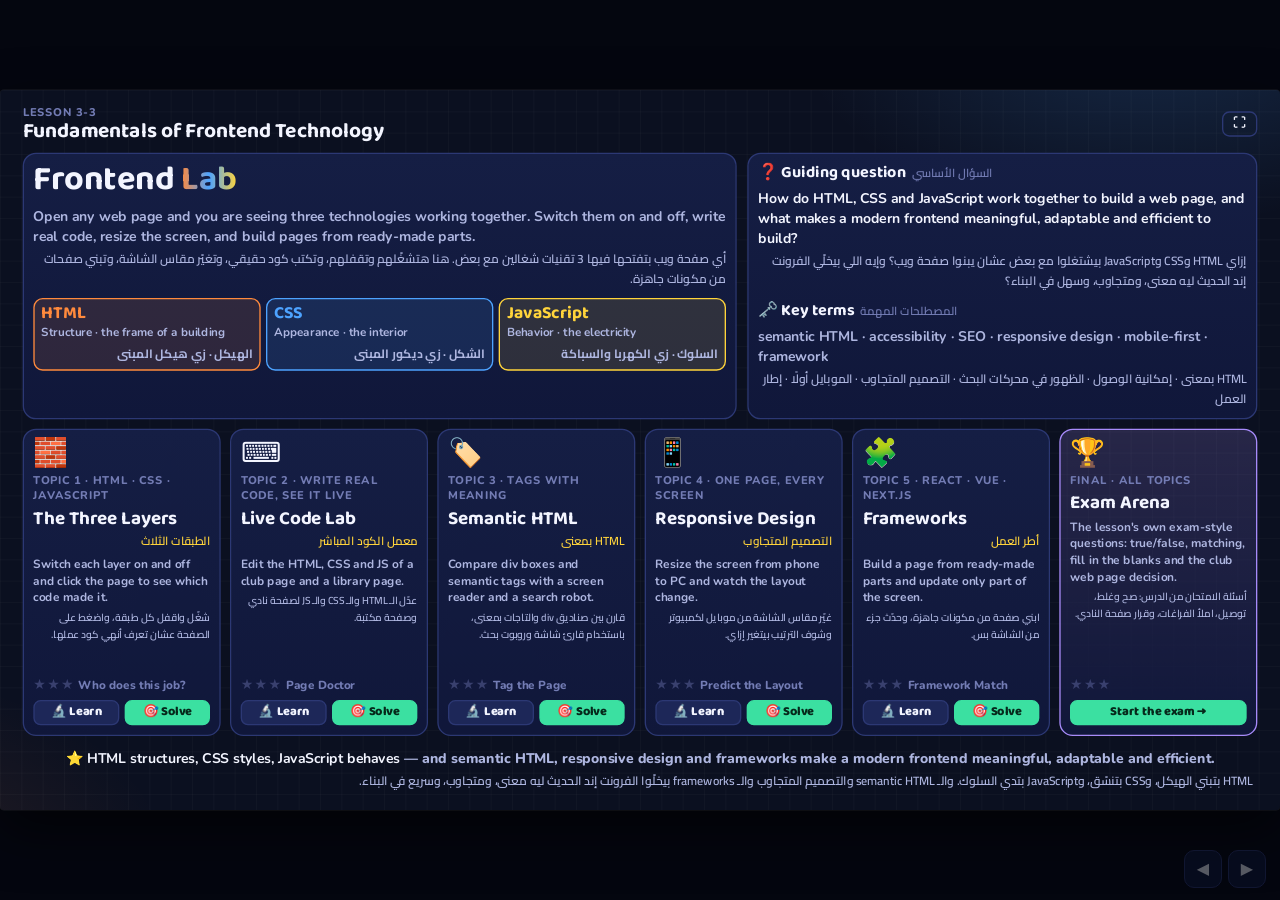
==== commit 0798a36d: "Frontend Lab: presentation mode (fixed 16:9 slide scaled to the screen) - On landscape screens 900px" ====
--- a/frontend-lab/index.html
+++ b/frontend-lab/index.html
@@ -46,11 +46,29 @@
 
 .screen{min-height:100vh;min-height:100dvh;max-width:1920px;margin:0 auto;display:flex;flex-direction:column;gap:12px;padding:clamp(10px,1.6vh,18px) clamp(12px,2vw,28px);animation:fade .3s ease both}
 @keyframes fade{from{opacity:0;transform:translateY(6px)}to{opacity:1;transform:none}}
-@media (min-width:1000px) and (min-height:600px){
-  .screen.fit{height:100vh;height:100dvh}
-  .screen.fit .work{flex:1;min-height:0}
-  .screen.fit .work > *{min-height:0}
-}
+/* ---------- presentation mode: a fixed 16:9 slide (1920×1080) scaled to fill the screen, like PowerPoint ---------- */
+html.pres{font-size:21px}
+html.pres body{overflow:hidden;height:100vh;height:100dvh;background:#04060F}
+html.pres #app{position:fixed;left:50%;top:50%;width:1920px;height:1080px;transform-origin:center center;overflow:hidden;border-radius:6px;
+  box-shadow:0 0 0 1px rgba(255,255,255,.06),0 30px 80px rgba(0,0,0,.6);
+  background-color:var(--bg);
+  background-image:
+    radial-gradient(900px 520px at 90% -10%, rgba(77,163,255,.18), transparent 60%),
+    radial-gradient(760px 520px at -10% 110%, rgba(255,138,61,.12), transparent 60%),
+    linear-gradient(rgba(255,255,255,.025) 1px, transparent 1px),
+    linear-gradient(90deg, rgba(255,255,255,.025) 1px, transparent 1px);
+  background-size:auto,auto,32px 32px,32px 32px}
+html.pres .screen{height:1080px;min-height:0;max-width:none;padding:22px 34px;gap:14px}
+html.pres .screen > .work, html.pres .screen > .quiz{flex:1;min-height:0}
+html.pres .screen .work > *{min-height:0}
+html.pres .screen.home{overflow:auto}
+html.pres .screen.home .cards{grid-template-columns:repeat(6,1fr);flex:1;min-height:0}
+html.pres .screen.home .tcard p{font-size:.85rem}
+html.pres .screen.home .hero .panel{gap:10px}
+.slideNav{display:none}
+html.pres .slideNav{display:flex;position:fixed;right:14px;bottom:12px;gap:6px;z-index:5;opacity:.35;transition:opacity .2s}
+html.pres .slideNav:hover{opacity:1}
+.slideNav button{width:38px;height:38px;border-radius:10px;border:1px solid #2C3874;background:#10173A;color:#F3F5FF;cursor:pointer;font-size:16px}
 
 /* ---------- buttons ---------- */
 .btn{display:inline-flex;align-items:center;justify-content:center;gap:.4em;font-family:var(--display);font-weight:800;font-size:1.05rem;
@@ -158,7 +176,7 @@
 .g-t3{grid-template-columns:.85fr 1.3fr .8fr}
 .g-t4{grid-template-columns:1.6fr .9fr}
 .g-t5{grid-template-columns:1.7fr .75fr}
-@media (max-width:1000px){ .g-t1,.g-t2,.g-t3,.g-t4,.g-t5,.hero{grid-template-columns:1fr} }
+@media (max-width:899px){ .g-t1,.g-t2,.g-t3,.g-t4,.g-t5,.hero{grid-template-columns:1fr} }
 
 /* T1 */
 .t1stage{display:grid;grid-template-columns:1fr 9em;gap:10px;min-height:0;flex:1}
@@ -299,7 +317,7 @@
 .qprompt{margin:0;font-family:var(--display);font-size:clamp(1.3rem,2.4vw,1.9rem);line-height:1.15}
 .qgrid{display:grid;gap:16px;align-items:start}
 .qgrid.v{grid-template-columns:1.1fr 1fr}
-@media (max-width:900px){.qgrid.v{grid-template-columns:1fr}}
+@media (max-width:899px){.qgrid.v{grid-template-columns:1fr}}
 .qvisual{display:flex;flex-direction:column;gap:8px;min-width:0}
 .opts{display:grid;gap:10px}
 .opts.c3{grid-template-columns:repeat(3,1fr)}
@@ -349,6 +367,7 @@
 </head>
 <body>
 <div id="app"></div>
+<div class="slideNav"><button id="navPrev" title="Previous (←)">◀</button><button id="navNext" title="Next (→)">▶</button></div>
 <script>
 /* =========================================================
    Frontend Lab — Lesson 3-3: Fundamentals of Frontend Technology
@@ -427,6 +446,7 @@
 const BRIDGE = `<script>
 document.addEventListener('click',function(e){var a=e.target.closest&&e.target.closest('a');if(a)e.preventDefault();var t=e.target;parent.postMessage({lab:'click',tag:t.tagName.toLowerCase(),id:t.id||''},'*');},true);
 document.addEventListener('input',function(e){parent.postMessage({lab:'input',value:e.target.value||''},'*');});
+document.addEventListener('keydown',function(e){var t=e.target;if(t.tagName==='INPUT'||t.tagName==='TEXTAREA')return;if(['ArrowRight','ArrowLeft','PageDown','PageUp'].indexOf(e.key)>-1){e.preventDefault();parent.postMessage({lab:'key',key:e.key},'*');}});
 window.onerror=function(m){parent.postMessage({lab:'error',msg:String(m)},'*');};
 <\/script>`;
 function pageDoc({ html = '', css = null, js = null, viewport = true }) {
@@ -553,7 +573,7 @@
    HOME
    ========================================================= */
 function screenHome() {
-  app.innerHTML = `<div class="screen">
+  app.innerHTML = `<div class="screen home">
     <header class="top"><div class="crumb"><small>Lesson 3-3</small><b>Fundamentals of Frontend Technology</b></div>
       <button class="btn small ghost" id="fsBtn" title="Full screen">⛶</button></header>
     <section class="hero">
@@ -1020,7 +1040,7 @@
         <div class="rstage" id="st"><div class="rdev" id="dev"><div class="clip"><iframe id="pv" title="Responsive preview"></iframe></div></div></div>
         <div class="tip" id="tip">↔️ Drag the slider or pick a device. Watch how many columns the event cards use.<span class="ar">حرّك السلايدر أو اختار جهاز، وشوف كروت الفعاليات بقت كام عمود.</span></div>
       </section>
-      <div style="display:grid;grid-template-rows:1fr auto;gap:12px;min-height:0">
+      <div style="display:grid;grid-template-rows:1fr 1fr;gap:12px;min-height:0">
         <section class="panel" style="min-height:0"><h3>🎨 style.css<span class="ar">ملف التنسيق</span></h3>
           <div class="codebox L-css" style="flex:1"><div class="cbody" id="code"></div></div>
         </section>
@@ -1557,6 +1577,40 @@
   window.scrollTo(0, 0);
 }
 window.addEventListener('hashchange', route);
+
+/* ---------- presentation mode: fixed 1920×1080 slide scaled to the window ---------- */
+function fitStage() {
+  const pres = innerWidth >= 900 && innerWidth / innerHeight > 1.15;
+  document.documentElement.classList.toggle('pres', pres);
+  if (pres) {
+    const s = Math.min(innerWidth / 1920, innerHeight / 1080);
+    app.style.transform = `translate(-50%, -50%) scale(${s})`;
+  } else app.style.transform = '';
+}
+window.addEventListener('resize', fitStage);
+document.addEventListener('fullscreenchange', () => setTimeout(fitStage, 50));
+fitStage();
+
+/* ---------- move between screens like slides (← → / PageUp PageDown / clicker) ---------- */
+const SLIDES = Object.keys(ROUTES);
+function stepSlide(d) {
+  const cur = SLIDES.indexOf(location.hash.slice(1) || 'home');
+  const next = SLIDES[Math.min(SLIDES.length - 1, Math.max(0, cur + d))];
+  if (next) location.hash = '#' + next;
+}
+document.addEventListener('keydown', e => {
+  const t = e.target;
+  if (t && (t.tagName === 'TEXTAREA' || t.tagName === 'INPUT' || t.isContentEditable)) return;
+  if (e.key === 'ArrowRight' || e.key === 'PageDown') { e.preventDefault(); stepSlide(1); }
+  else if (e.key === 'ArrowLeft' || e.key === 'PageUp') { e.preventDefault(); stepSlide(-1); }
+  else if (e.key === 'f' || e.key === 'F5') { e.preventDefault(); $('#fsBtn')?.click(); }
+});
+window.addEventListener('message', e => {
+  if (!e.data || e.data.lab !== 'key') return;
+  if (e.data.key === 'ArrowRight' || e.data.key === 'PageDown') stepSlide(1); else stepSlide(-1);
+});
+$('#navPrev').onclick = () => stepSlide(-1);
+$('#navNext').onclick = () => stepSlide(1);
 route();
 </script>
 </body>
